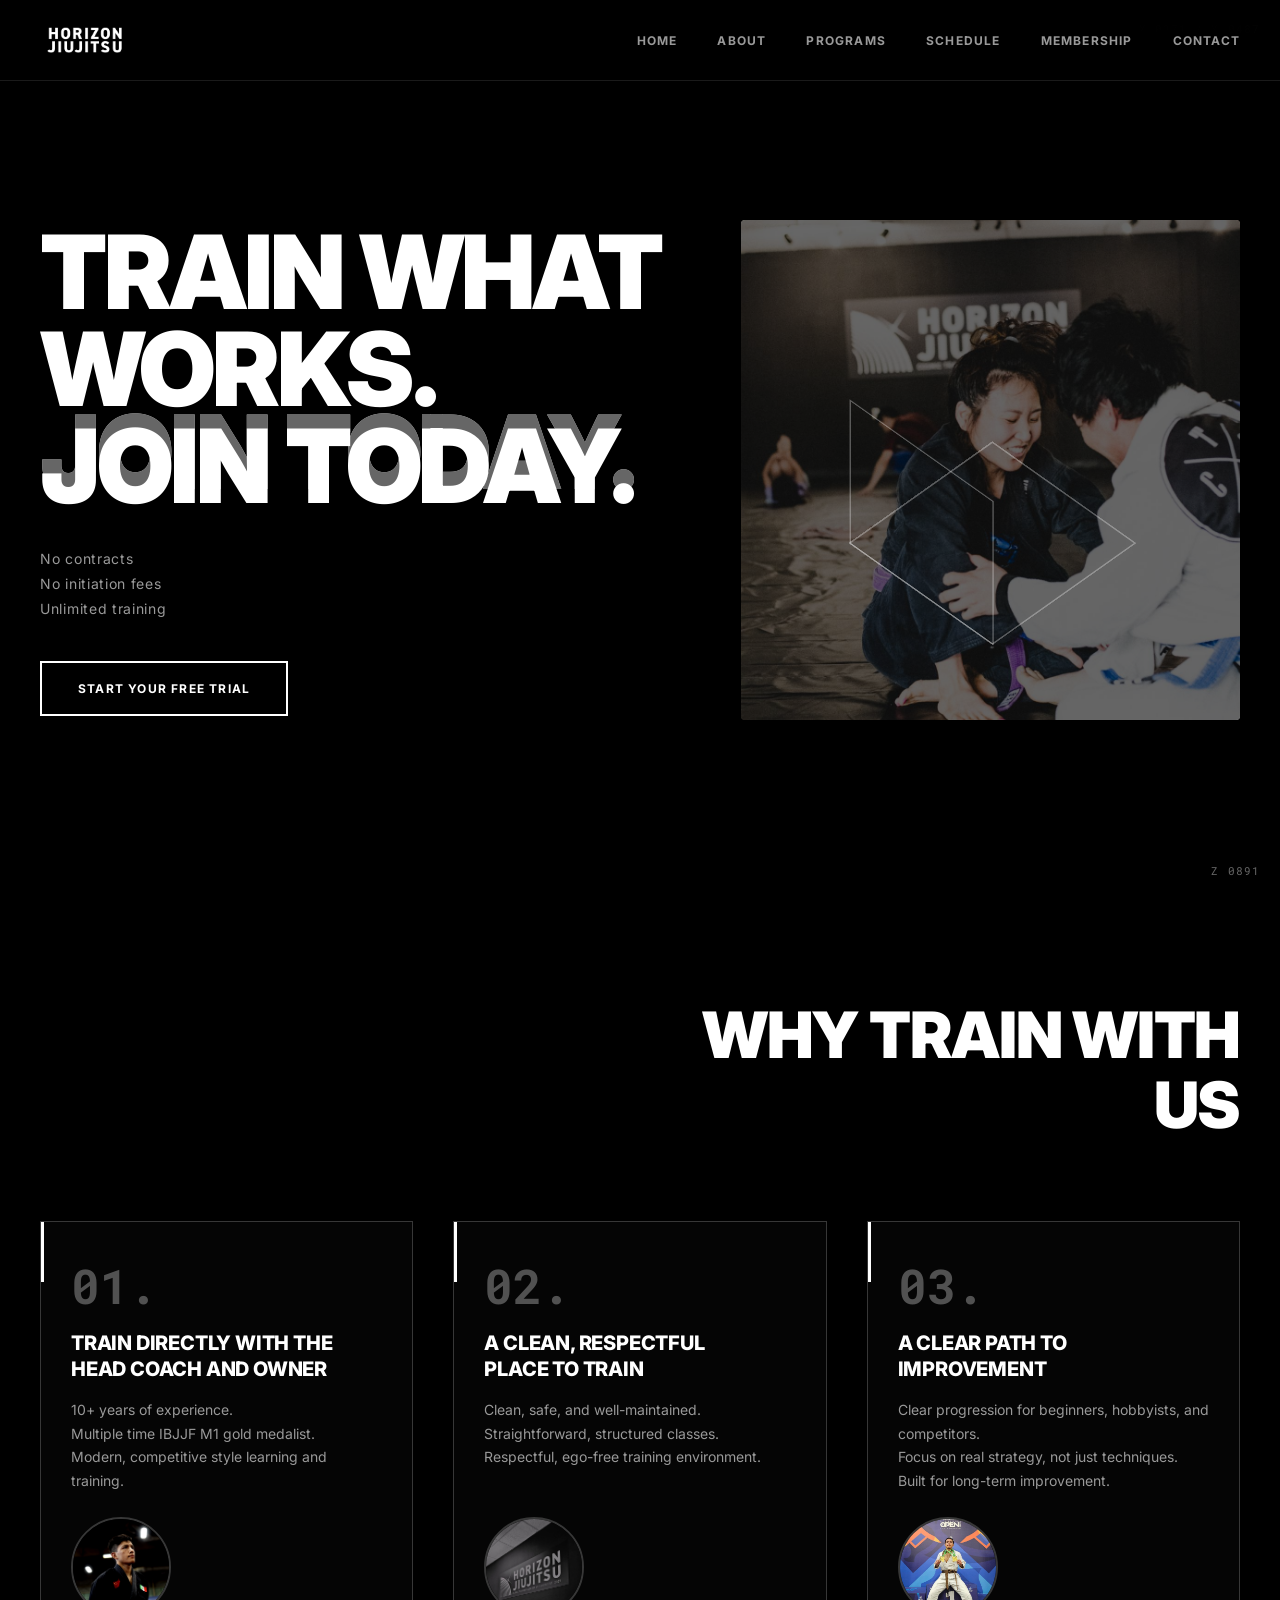
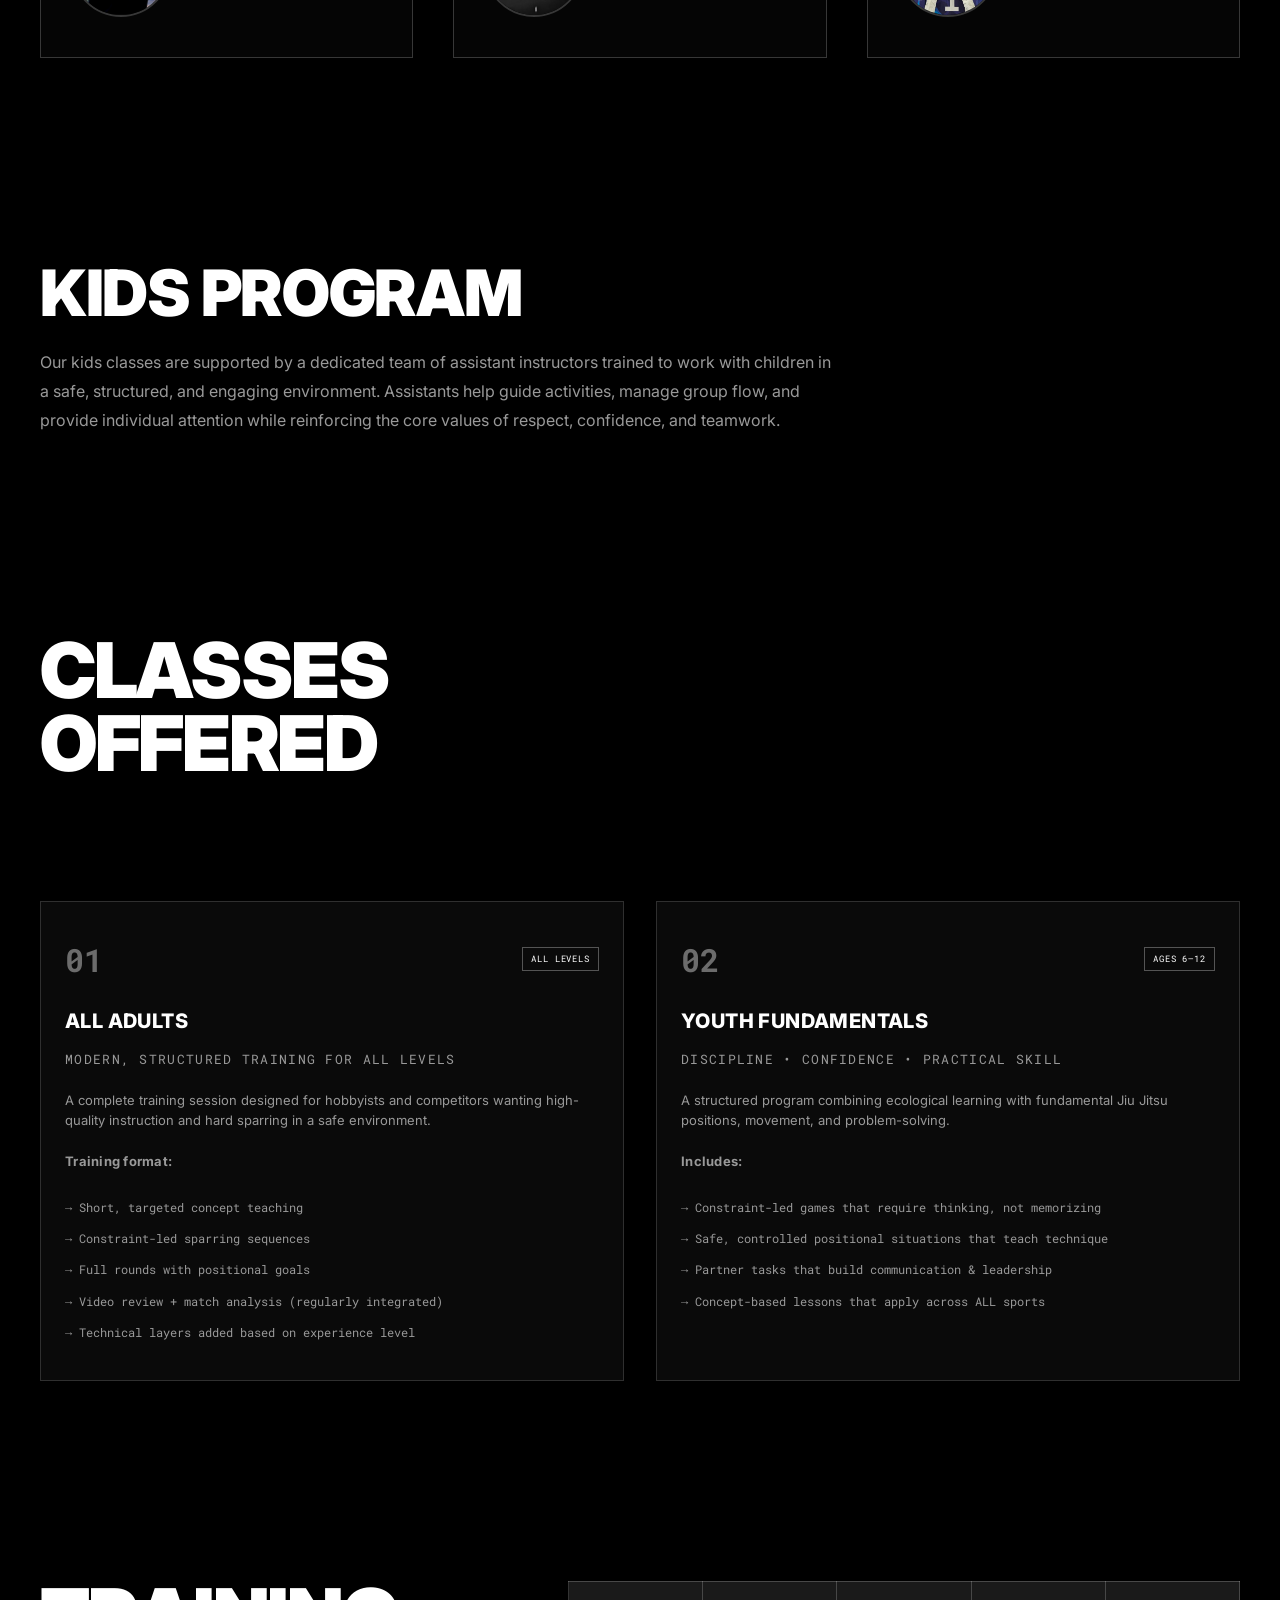
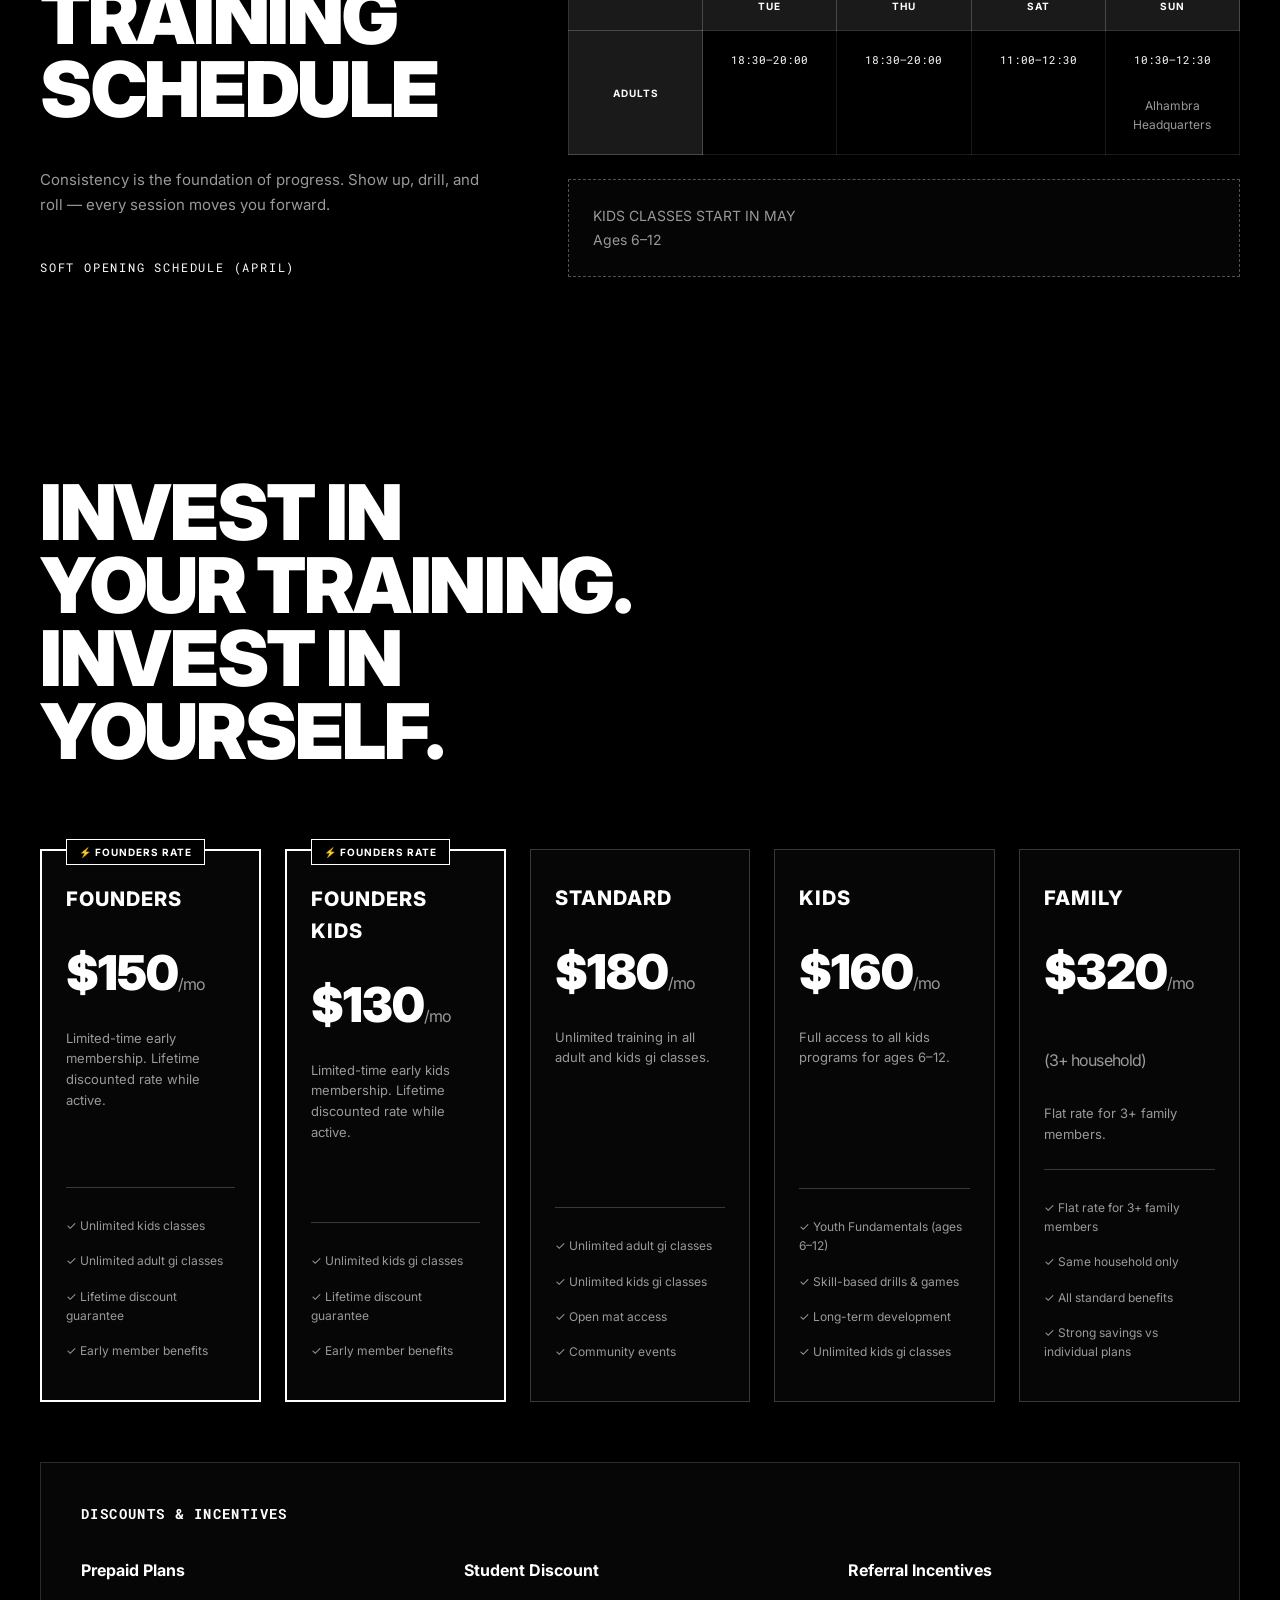
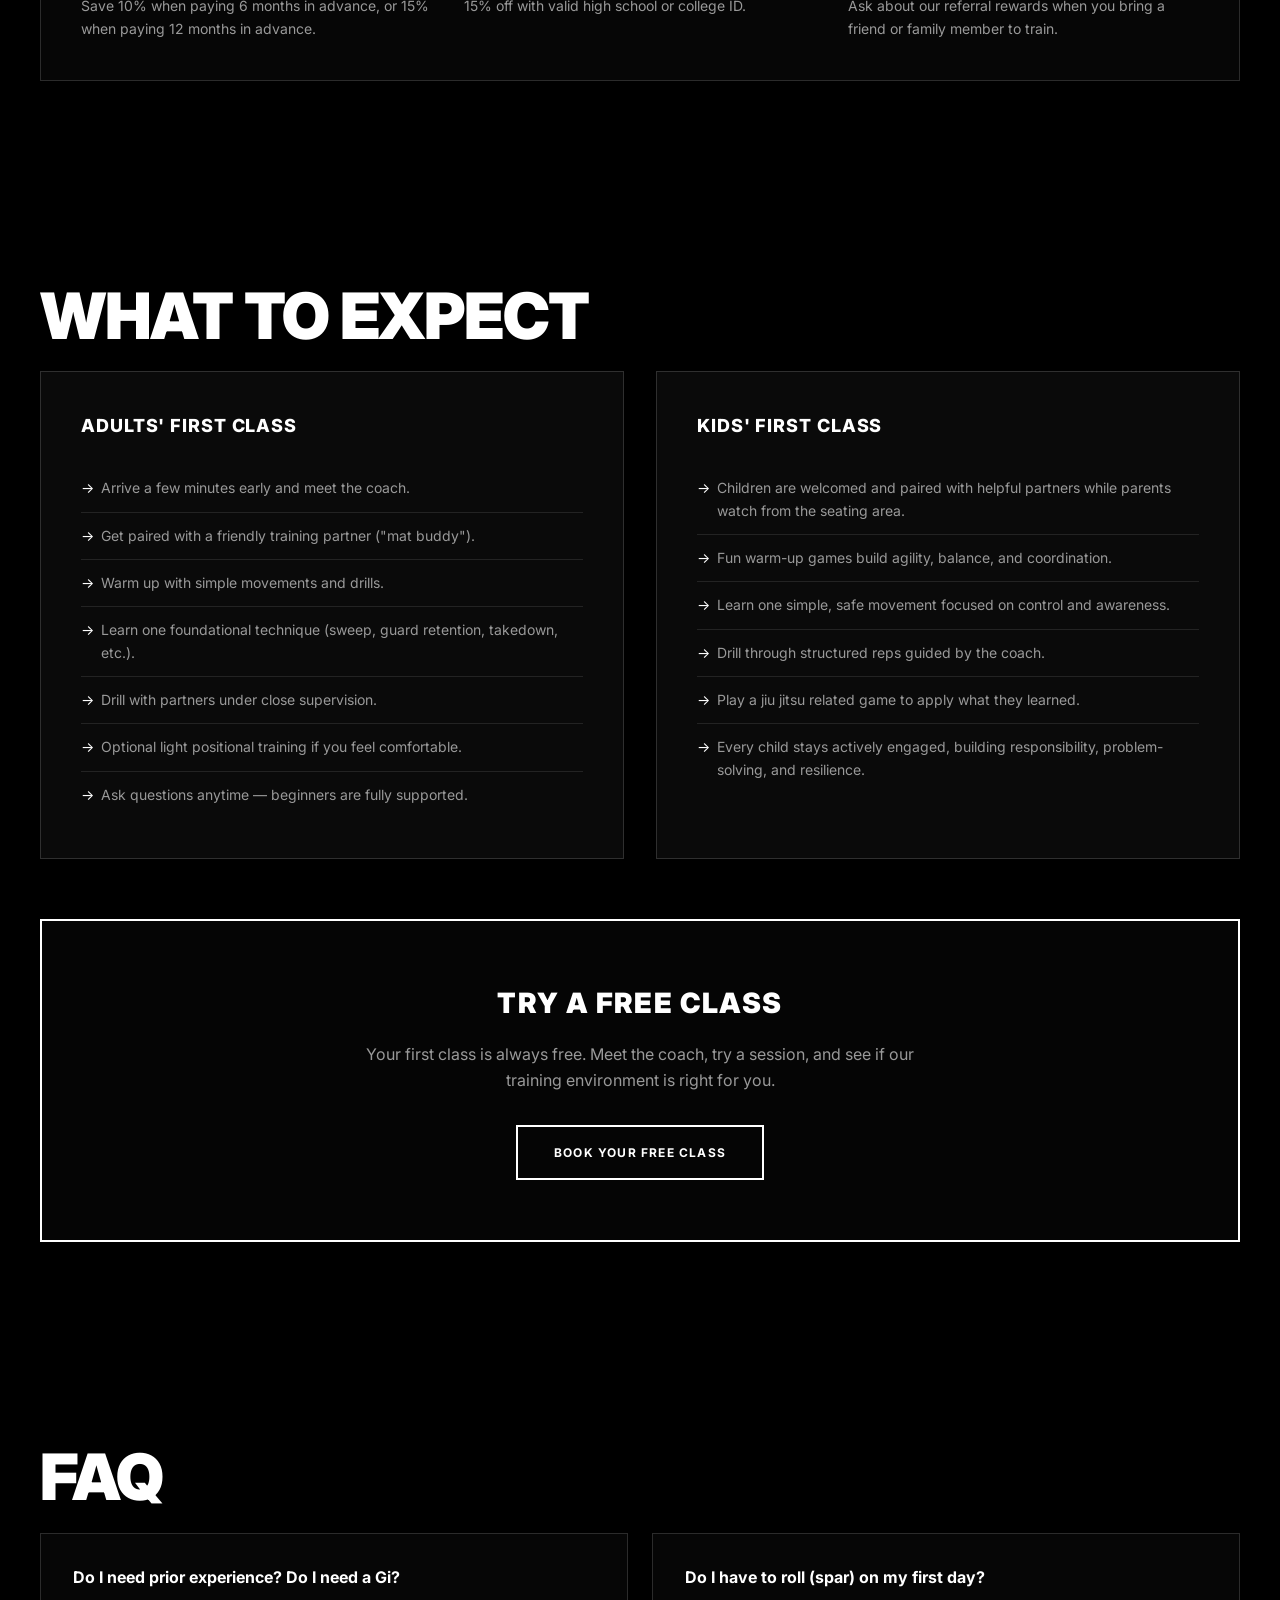
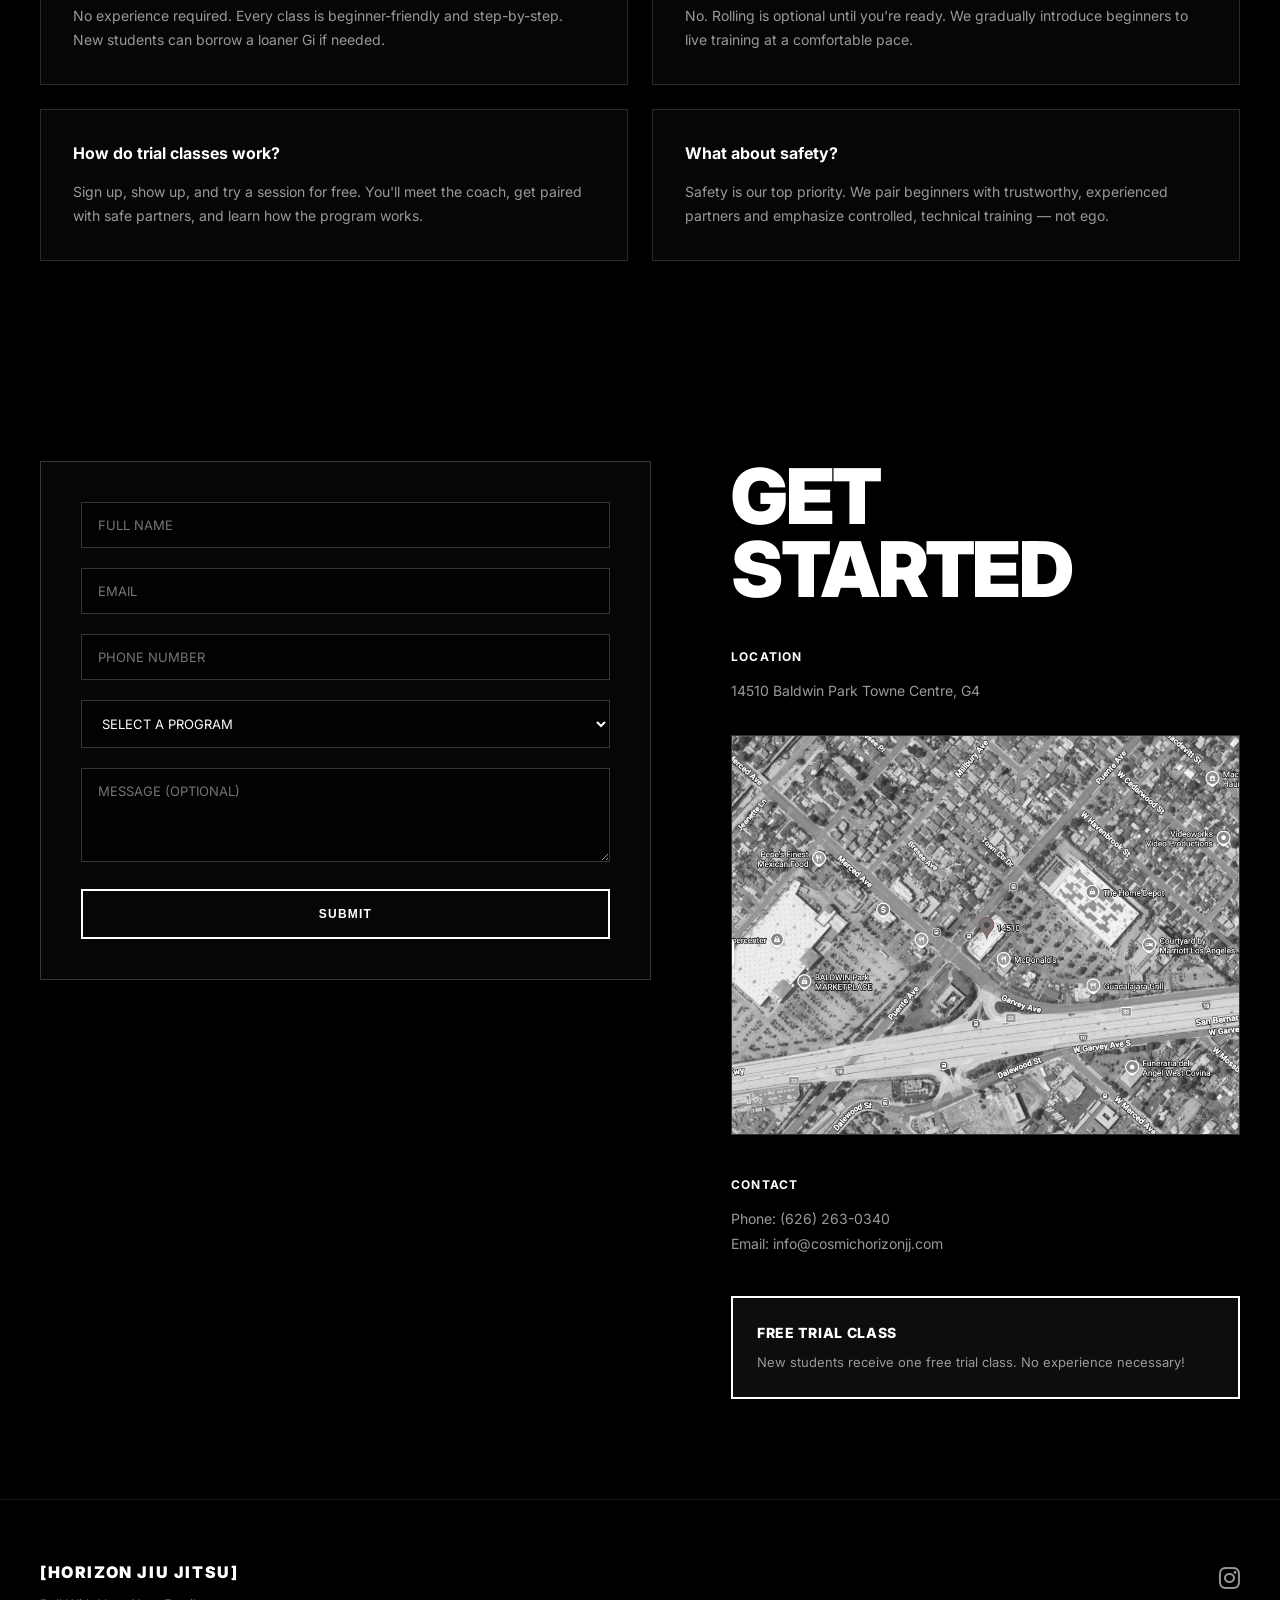
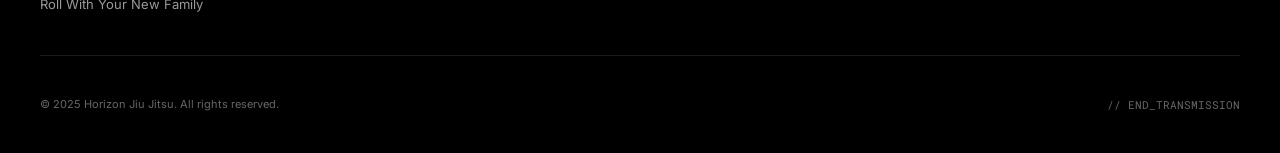
==== index.html @ 8eb6d40c "Update schedule to soft opening with kids classes coming in May Co-Authored-By: Claude Opus 4.6 (1M " ====
<!DOCTYPE html>
<html lang="en">
<head>
    <!-- Google tag (gtag.js) -->
    <script async src="https://www.googletagmanager.com/gtag/js?id=AW-18072158935"></script>
    <script>
        window.dataLayer = window.dataLayer || [];
        function gtag(){dataLayer.push(arguments);}
        gtag('js', new Date());
        gtag('config', 'AW-18072158935');
    </script>
    <meta charset="UTF-8">
    <meta name="viewport" content="width=device-width, initial-scale=1.0">
    <meta name="description" content="Horizon Jiu Jitsu - Cosmic Training Center Affiliate in Baldwin Park, CA">
    <title>Horizon Jiu Jitsu</title>
    <link rel="stylesheet" href="styles.css">
    <link rel="preconnect" href="https://fonts.googleapis.com">
    <link rel="preconnect" href="https://fonts.gstatic.com" crossorigin>
    <link href="https://fonts.googleapis.com/css2?family=Inter:wght@400;600;700;800;900&family=Roboto+Mono:wght@400;700&display=swap" rel="stylesheet">
    <link rel="stylesheet" href="https://cdnjs.cloudflare.com/ajax/libs/font-awesome/6.5.1/css/all.min.css">
</head>
<body>
    <!-- Tech Overlay -->
    <div class="tech-overlay">
        <span class="coord coord-top">X 0371 / Y 0487</span>
        <span class="coord coord-bottom">Z 0891</span>
    </div>

    <!-- Loading Screen -->
    <div id="loader" class="loader">
        <div class="loader-content">
            <span class="loader-code">// LOADING ASSETS</span>
            <span class="loader-code">THREE.ENVIRONMENT.LOADASSET</span>
            <span class="loader-code">{ "status" : "OK" };</span>
            <h1 class="loader-text">WELCOME TO<br>THE MAT.</h1>
            <div class="loader-bar"></div>
        </div>
    </div>

    <!-- Navigation -->
    <nav class="nav">
        <div class="nav-container">
            <div class="nav-logo">
                <img src="horizonlogo.jpg" alt="Horizon Jiu Jitsu" class="nav-logo-img" style="height: 40px; width: auto; max-height: 40px;">
            </div>
            <button class="nav-toggle" aria-label="Toggle menu" aria-expanded="false">
                <span></span>
                <span></span>
                <span></span>
            </button>
            <ul class="nav-menu">
                <li><a href="#home">HOME</a></li>
                <li><a href="#about">ABOUT</a></li>
                <li><a href="#classes">PROGRAMS</a></li>
                <li><a href="#schedule">SCHEDULE</a></li>
                <li><a href="#membership">MEMBERSHIP</a></li>
                <li><a href="#contact">CONTACT</a></li>
            </ul>
        </div>
    </nav>

    <!-- Hero Section -->
    <section id="home" class="hero">
        <div class="hero-grid">
            <div class="hero-text">
                <h1 class="hero-title">
                    <span style="white-space: nowrap;">TRAIN WHAT</span><br>
                    WORKS.<br>
                    <span class="glitch" data-text="JOIN TODAY.">JOIN TODAY.</span>
                </h1>
                <p class="hero-subtitle">No contracts<br>No initiation fees<br>Unlimited training</p>
                <a href="#contact" class="btn-primary">START YOUR FREE TRIAL</a>
            </div>
            <div class="hero-visual">
                <div class="hero-slideshow">
                    <div class="hero-slide active" style="background-image: url('newpics1.jpg')"></div>
                    <div class="hero-slide" style="background-image: url('newpics2.jpg')"></div>
                    <div class="hero-slide" style="background-image: url('newpics3.jpg')"></div>
                    <div class="hero-slide" style="background-image: url('newpics4.jpg')"></div>
                </div>
                <div class="wireframe-cube"></div>
                <div class="wireframe-grid"></div>
            </div>
        </div>
    </section>

    <!-- About Section -->
    <section id="about" class="section about">
        <div class="section-header">
            <h2 class="section-title">WHY TRAIN WITH US</h2>
        </div>
        <div class="about-grid">
            <div class="about-card about-card-with-image">
                <div class="card-number">01.</div>
                <h3>TRAIN DIRECTLY WITH THE<br>HEAD COACH AND OWNER</h3>
                <p>10+ years of experience.<br>Multiple time IBJJF M1 gold medalist.<br>Modern, competitive style learning and training.</p>
                <div class="card-image-bottom">
                    <img src="Diego.jpg" alt="Diego Tam" class="card-headshot">
                </div>
            </div>
            <div class="about-card about-card-with-image">
                <div class="card-number">02.</div>
                <h3>A CLEAN, RESPECTFUL<br>PLACE TO TRAIN</h3>
                <p>Clean, safe, and well-maintained.<br>Straightforward, structured classes.<br>Respectful, ego-free training environment.</p>
                <div class="card-image-bottom">
                    <img src="gym-sign.jpg" alt="Horizon Jiu Jitsu gym" class="card-headshot">
                </div>
            </div>
            <div class="about-card about-card-with-image">
                <div class="card-number">03.</div>
                <h3>A CLEAR PATH TO<br>IMPROVEMENT</h3>
                <p>Clear progression for beginners, hobbyists, and competitors.<br>Focus on real strategy, not just techniques.<br>Built for long-term improvement.</p>
                <div class="card-image-bottom">
                    <img src="podium.jpg" alt="Competition podium" class="card-headshot">
                </div>
            </div>
        </div>
    </section>

    <!-- Kids Program Section -->
    <section class="section kids-team-section">
        <div class="section-header">
            <h2 class="section-title">KIDS PROGRAM</h2>
        </div>
        <p class="kids-team-intro">Our kids classes are supported by a dedicated team of assistant instructors trained to work with children in a safe, structured, and engaging environment. Assistants help guide activities, manage group flow, and provide individual attention while reinforcing the core values of respect, confidence, and teamwork.</p>
    </section>

    <!-- Programs Section -->
    <section id="classes" class="section programs">
        <div class="programs-header">
            <div class="programs-title-wrap">
                <h2 class="section-title-large">CLASSES<br>OFFERED</h2>
            </div>
        </div>

        <div class="programs-grid programs-grid-2x2">
            <div class="program-card">
                <div class="program-header">
                    <span class="program-number">01</span>
                    <span class="program-tag">ALL LEVELS</span>
                </div>
                <h3>ALL ADULTS</h3>
                <p class="program-subtitle">MODERN, STRUCTURED TRAINING FOR ALL LEVELS</p>
                <p>A complete training session designed for hobbyists and competitors wanting high-quality instruction and hard sparring in a safe environment.</p>
                <p class="program-label">Training format:</p>
                <ul class="program-features">
                    <li>→ Short, targeted concept teaching</li>
                    <li>→ Constraint-led sparring sequences</li>
                    <li>→ Full rounds with positional goals</li>
                    <li>→ Video review + match analysis (regularly integrated)</li>
                    <li>→ Technical layers added based on experience level</li>
                </ul>
            </div>

            <div class="program-card">
                <div class="program-header">
                    <span class="program-number">02</span>
                    <span class="program-tag">AGES 6–12</span>
                </div>
                <h3>YOUTH FUNDAMENTALS</h3>
                <p class="program-subtitle">DISCIPLINE • CONFIDENCE • PRACTICAL SKILL</p>
                <p>A structured program combining ecological learning with fundamental Jiu Jitsu positions, movement, and problem-solving.</p>
                <p class="program-label">Includes:</p>
                <ul class="program-features">
                    <li>→ Constraint-led games that require thinking, not memorizing</li>
                    <li>→ Safe, controlled positional situations that teach technique</li>
                    <li>→ Partner tasks that build communication & leadership</li>
                    <li>→ Concept-based lessons that apply across ALL sports</li>
                </ul>
            </div>
        </div>
    </section>

    <!-- Schedule Section -->
    <section id="schedule" class="section schedule">
        <div class="schedule-layout">
            <div class="schedule-header">
                <h2 class="section-title-large">TRAINING<br>SCHEDULE</h2>
                <p class="schedule-description">Consistency is the foundation of progress. Show up, drill, and roll — every session moves you forward.</p>
                <p class="schedule-phase">SOFT OPENING SCHEDULE (APRIL)</p>
            </div>
            <div class="schedule-table-wrapper">
                <table class="schedule-table schedule-simple">
                    <thead>
                        <tr>
                            <th></th>
                            <th>TUE</th>
                            <th>THU</th>
                            <th>SAT</th>
                            <th>SUN</th>
                        </tr>
                    </thead>
                    <tbody>
                        <tr>
                            <th class="schedule-row-label">ADULTS</th>
                            <td><span class="schedule-time">18:30–20:00</span></td>
                            <td><span class="schedule-time">18:30–20:00</span></td>
                            <td><span class="schedule-time">11:00–12:30</span></td>
                            <td><span class="schedule-time">10:30–12:30</span><br>Alhambra Headquarters</td>
                        </tr>
                    </tbody>
                </table>
                <div class="schedule-expansion">
                    <p>KIDS CLASSES START IN MAY<br>Ages 6–12</p>
                </div>
            </div>
        </div>
    </section>

    <!-- Membership Section -->
    <section id="membership" class="section membership">
        <div class="membership-header">
            <h2 class="section-title-large">INVEST IN<br>YOUR TRAINING.<br>INVEST IN<br>YOURSELF.</h2>
        </div>

        <div class="pricing-grid pricing-grid-5">
            <div class="pricing-card featured">
                <div class="pricing-badge">⚡ FOUNDERS RATE</div>
                <h3>FOUNDERS</h3>
                <div class="price">$150<span>/mo</span></div>
                <p class="pricing-description">Limited-time early membership. Lifetime discounted rate while active.</p>
                <ul class="pricing-features">
                    <li>✓ Unlimited kids classes</li>
                    <li>✓ Unlimited adult gi classes</li>
                    <li>✓ Lifetime discount guarantee</li>
                    <li>✓ Early member benefits</li>
                </ul>
            </div>

            <div class="pricing-card featured">
                <div class="pricing-badge">⚡ FOUNDERS RATE</div>
                <h3>FOUNDERS KIDS</h3>
                <div class="price">$130<span>/mo</span></div>
                <p class="pricing-description">Limited-time early kids membership. Lifetime discounted rate while active.</p>
                <ul class="pricing-features">
                    <li>✓ Unlimited kids gi classes</li>
                    <li>✓ Lifetime discount guarantee</li>
                    <li>✓ Early member benefits</li>
                </ul>
            </div>

            <div class="pricing-card">
                <h3>STANDARD</h3>
                <div class="price">$180<span>/mo</span></div>
                <p class="pricing-description">Unlimited training in all adult and kids gi classes.</p>
                <ul class="pricing-features">
                    <li>✓ Unlimited adult gi classes</li>
                    <li>✓ Unlimited kids gi classes</li>
                    <li>✓ Open mat access</li>
                    <li>✓ Community events</li>
                </ul>
            </div>

            <div class="pricing-card">
                <h3>KIDS</h3>
                <div class="price">$160<span>/mo</span></div>
                <p class="pricing-description">Full access to all kids programs for ages 6–12.</p>
                <ul class="pricing-features">
                    <li>✓ Youth Fundamentals (ages 6–12)</li>
                    <li>✓ Skill-based drills & games</li>
                    <li>✓ Long-term development</li>
                    <li>✓ Unlimited kids gi classes</li>
                </ul>
            </div>

            <div class="pricing-card">
                <h3>FAMILY</h3>
                <div class="price">$320<span>/mo (3+ household)</span></div>
                <p class="pricing-description">Flat rate for 3+ family members.</p>
                <ul class="pricing-features">
                    <li>✓ Flat rate for 3+ family members</li>
                    <li>✓ Same household only</li>
                    <li>✓ All standard benefits</li>
                    <li>✓ Strong savings vs individual plans</li>
                </ul>
            </div>
        </div>

        <div class="discounts-section">
            <h3>DISCOUNTS & INCENTIVES</h3>
            <div class="discounts-grid">
                <div class="discount-item">
                    <h4>Prepaid Plans</h4>
                    <p>Save 10% when paying 6 months in advance, or 15% when paying 12 months in advance.</p>
                </div>
                <div class="discount-item">
                    <h4>Student Discount</h4>
                    <p>15% off with valid high school or college ID.</p>
                </div>
                <div class="discount-item">
                    <h4>Referral Incentives</h4>
                    <p>Ask about our referral rewards when you bring a friend or family member to train.</p>
                </div>
            </div>
        </div>
    </section>

    <!-- What to Expect Section -->
    <section id="expect" class="section expect">
        <div class="section-header">
            <h2 class="section-title">WHAT TO EXPECT</h2>
        </div>
        <div class="expect-grid">
            <div class="expect-card">
                <h3>ADULTS' FIRST CLASS</h3>
                <ul class="expect-list">
                    <li>Arrive a few minutes early and meet the coach.</li>
                    <li>Get paired with a friendly training partner ("mat buddy").</li>
                    <li>Warm up with simple movements and drills.</li>
                    <li>Learn one foundational technique (sweep, guard retention, takedown, etc.).</li>
                    <li>Drill with partners under close supervision.</li>
                    <li>Optional light positional training if you feel comfortable.</li>
                    <li>Ask questions anytime — beginners are fully supported.</li>
                </ul>
            </div>
            <div class="expect-card">
                <h3>KIDS' FIRST CLASS</h3>
                <ul class="expect-list">
                    <li>Children are welcomed and paired with helpful partners while parents watch from the seating area.</li>
                    <li>Fun warm-up games build agility, balance, and coordination.</li>
                    <li>Learn one simple, safe movement focused on control and awareness.</li>
                    <li>Drill through structured reps guided by the coach.</li>
                    <li>Play a jiu jitsu related game to apply what they learned.</li>
                    <li>Every child stays actively engaged, building responsibility, problem-solving, and resilience.</li>
                </ul>
            </div>
        </div>

        <div class="trial-banner">
            <h3>TRY A FREE CLASS</h3>
            <p>Your first class is always free. Meet the coach, try a session, and see if our training environment is right for you.</p>
            <a href="#contact" class="btn-primary">BOOK YOUR FREE CLASS</a>
        </div>
    </section>

    <!-- FAQ Section -->
    <section id="faq" class="section faq">
        <div class="section-header">
            <h2 class="section-title">FAQ</h2>
        </div>
        <div class="faq-grid">
            <div class="faq-item">
                <h4>Do I need prior experience? Do I need a Gi?</h4>
                <p>No experience required. Every class is beginner-friendly and step-by-step. New students can borrow a loaner Gi if needed.</p>
            </div>
            <div class="faq-item">
                <h4>Do I have to roll (spar) on my first day?</h4>
                <p>No. Rolling is optional until you're ready. We gradually introduce beginners to live training at a comfortable pace.</p>
            </div>
            <div class="faq-item">
                <h4>How do trial classes work?</h4>
                <p>Sign up, show up, and try a session for free. You'll meet the coach, get paired with safe partners, and learn how the program works.</p>
            </div>
            <div class="faq-item">
                <h4>What about safety?</h4>
                <p>Safety is our top priority. We pair beginners with trustworthy, experienced partners and emphasize controlled, technical training — not ego.</p>
            </div>
        </div>
    </section>

    <!-- Contact Section -->
    <section id="contact" class="section contact">
        <div class="contact-layout">
            <div class="contact-left">
                <h2 class="section-title-large">GET<br>STARTED</h2>
                <div class="contact-info">
                    <div class="info-block">
                        <h4>LOCATION</h4>
                        <p>14510 Baldwin Park Towne Centre, G4</p>
                    </div>
                    <a href="https://maps.google.com/?q=14510+Baldwin+Park+Towne+Centre,+Baldwin+Park,+CA" target="_blank" rel="noopener" class="contact-map-link">
                        <img src="map.png" alt="Location Map - 14510 Baldwin Park Towne Centre, G4" class="contact-map">
                    </a>
                    <div class="info-block">
                        <h4>CONTACT</h4>
                        <p>Phone: (626) 263-0340<br>Email: info@cosmichorizonjj.com</p>
                    </div>
                    <div class="trial-box">
                        <h4>FREE TRIAL CLASS</h4>
                        <p>New students receive one free trial class. No experience necessary!</p>
                    </div>
                </div>
            </div>
            <div class="contact-right">
                <form id="contactForm" class="contact-form" action="https://api.web3forms.com/submit" method="POST">
                    <!-- Web3Forms Access Key - Get yours free at https://web3forms.com -->
                    <input type="hidden" name="access_key" value="503e56f7-b15b-49d0-b95f-522e8b591922">
                    <input type="hidden" name="subject" value="New Contact Form Submission - Horizon Jiu Jitsu">
                    <input type="hidden" name="from_name" value="Horizon Jiu Jitsu Website">
                    <!-- Honeypot spam protection -->
                    <input type="checkbox" name="botcheck" class="hidden" style="display: none;">

                    <div class="form-group">
                        <input type="text" name="name" id="name" placeholder="FULL NAME" required>
                    </div>
                    <div class="form-group">
                        <input type="email" name="email" id="email" placeholder="EMAIL" required>
                    </div>
                    <div class="form-group">
                        <input type="tel" name="phone" id="phone" placeholder="PHONE NUMBER" required>
                    </div>
                    <div class="form-group">
                        <select name="program" id="interest" required>
                            <option value="">SELECT A PROGRAM</option>
                            <option value="Fundamentals">Fundamentals</option>
                            <option value="Advanced Gi">Advanced Gi</option>
                            <option value="No-Gi">No-Gi</option>
                            <option value="Kids Program">Kids Program</option>
                            <option value="Women's Class">Women's Class</option>
                        </select>
                    </div>
                    <div class="form-group">
                        <textarea name="message" id="message" placeholder="MESSAGE (OPTIONAL)" rows="4"></textarea>
                    </div>
                    <button type="submit" class="btn-submit">SUBMIT</button>
                </form>
                <div id="formMessage" class="form-message"></div>
            </div>
        </div>
    </section>

    <!-- Footer -->
    <footer class="footer">
        <div class="footer-container">
            <div class="footer-brand">
                <h3>[HORIZON JIU JITSU]</h3>
                <p>Roll With Your New Family</p>
            </div>
            <div class="footer-links">
                <a href="https://instagram.com/horizon.jiujitsu" target="_blank" aria-label="Instagram"><i class="fab fa-instagram"></i></a>
            </div>
        </div>
        <div class="footer-bottom">
            <p>&copy; 2025 Horizon Jiu Jitsu. All rights reserved.</p>
            <p class="footer-code">// END_TRANSMISSION</p>
        </div>
    </footer>

    <script src="script.js"></script>
</body>
</html>
---- styles.css ----
/* Cosmic Horizon BJJ - True BITKRAFT Aesthetic */
/* Asymmetrical, Glitchy, Wireframe, Tech-Forward Design */

:root {
    --navy-dark: #000000;
    --navy-deeper: #000000;
    --navy-med: #111111;
    --blue-electric: #ffffff;
    --blue-glow: #ffffff;
    --text-white: #ffffff;
    --text-gray: #999999;
    --text-dim: #666666;
    --accent-cyan: #ffffff;
    --grid-color: rgba(255, 255, 255, 0.1);
}

/* Reset */
* {
    margin: 0;
    padding: 0;
    box-sizing: border-box;
}

html {
    scroll-behavior: smooth;
    -webkit-font-smoothing: antialiased;
}

body {
    font-family: 'Inter', sans-serif;
    background: var(--navy-dark);
    color: var(--text-white);
    line-height: 1.6;
    overflow-x: hidden;
    position: relative;
}

/* Tech Overlay - Coordinates */
.tech-overlay {
    position: fixed;
    top: 0;
    left: 0;
    right: 0;
    bottom: 0;
    pointer-events: none;
    z-index: 999;
}

.coord {
    position: fixed;
    font-family: 'Roboto Mono', monospace;
    font-size: 11px;
    color: var(--text-dim);
    letter-spacing: 0.1em;
}

.coord-top {
    top: 20px;
    right: 20px;
}

.coord-bottom {
    bottom: 20px;
    right: 20px;
}

/* Loader */
.loader {
    position: fixed;
    top: 0;
    left: 0;
    width: 100%;
    height: 100%;
    background: var(--navy-deeper);
    display: flex;
    align-items: center;
    justify-content: center;
    z-index: 10000;
    opacity: 1;
    transition: opacity 0.5s ease;
}

.loader.hidden {
    opacity: 0;
    pointer-events: none;
}

.loader-content {
    text-align: center;
}

.loader-code {
    display: block;
    font-family: 'Roboto Mono', monospace;
    font-size: 11px;
    color: var(--text-dim);
    margin-bottom: 4px;
    opacity: 0;
    animation: fadeIn 0.5s ease forwards;
}

.loader-code:nth-child(1) {
    animation-delay: 0s;
}

.loader-code:nth-child(2) {
    animation-delay: 0.2s;
}

.loader-code:nth-child(3) {
    animation-delay: 0.4s;
}

.loader-text {
    font-size: clamp(40px, 6vw, 80px);
    font-weight: 900;
    letter-spacing: -0.02em;
    margin-top: 30px;
    margin-bottom: 30px;
    opacity: 0;
    animation: fadeIn 1s ease forwards 0.6s;
}

.loader-bar {
    width: 300px;
    height: 2px;
    background: rgba(255, 255, 255, 0.2);
    position: relative;
    overflow: hidden;
    margin: 0 auto;
}

.loader-bar::after {
    content: '';
    position: absolute;
    top: 0;
    left: -100%;
    width: 100%;
    height: 100%;
    background: var(--blue-electric);
    animation: loading 2s ease infinite;
}

/* Navigation */
.nav {
    position: fixed;
    top: 0;
    width: 100%;
    background: rgba(0, 0, 0, 0.85);
    backdrop-filter: blur(20px);
    -webkit-backdrop-filter: blur(20px);
    border-bottom: 1px solid rgba(255, 255, 255, 0.1);
    z-index: 1000;
}

.nav-container {
    display: flex;
    justify-content: space-between;
    align-items: center;
    padding: 20px 40px;
    max-width: 1400px;
    margin: 0 auto;
}

.nav-logo {
    font-size: 16px;
    font-weight: 900;
    letter-spacing: 0.1em;
    display: flex;
    align-items: center;
    gap: 10px;
}

.nav-logo-img {
    height: 40px !important;
    max-height: 40px !important;
    width: auto !important;
    border-radius: 4px;
    object-fit: contain;
}

.logo-bracket {
    color: var(--blue-electric);
    font-family: 'Roboto Mono', monospace;
}

.nav-menu {
    display: flex;
    list-style: none;
    gap: 40px;
}

.nav-menu a {
    color: var(--text-gray);
    text-decoration: none;
    font-size: 12px;
    font-weight: 700;
    letter-spacing: 0.1em;
    transition: color 0.3s;
}

.nav-menu a:hover {
    color: var(--blue-electric);
}

.nav-toggle {
    display: none;
    background: none;
    border: none;
    cursor: pointer;
    padding: 5px;
}

.nav-toggle span {
    display: block;
    width: 24px;
    height: 2px;
    background: var(--text-white);
    margin: 5px 0;
    transition: 0.3s;
}

/* Hero - Asymmetrical Layout */
.hero {
    min-height: 100vh;
    display: flex;
    align-items: center;
    position: relative;
    padding: 120px 40px 80px;
    overflow: hidden;
}

.hero-grid {
    width: 100%;
    display: grid;
    grid-template-columns: 1.2fr 1fr;
    gap: 80px;
    align-items: center;
}

.hello-world {
    font-family: 'Roboto Mono', monospace;
    font-size: 12px;
    color: var(--text-dim);
    letter-spacing: 0.15em;
    display: block;
    margin-bottom: 30px;
}

.hero-title {
    font-size: clamp(50px, 8vw, 110px);
    font-weight: 900;
    line-height: 0.95;
    letter-spacing: -0.03em;
    margin-bottom: 30px;
}

/* Glitch Effect */
.glitch {
    position: relative;
    color: var(--blue-electric);
}

.glitch::before,
.glitch::after {
    content: attr(data-text);
    position: absolute;
    top: 0;
    left: 0;
    width: 100%;
    height: 100%;
}

.glitch::before {
    animation: glitch1 2.5s infinite;
    color: #666666;
    z-index: -1;
}

.glitch::after {
    animation: glitch2 2.5s infinite;
    color: #cccccc;
    z-index: -2;
}

.hero-affiliate {
    font-family: 'Roboto Mono', monospace;
    font-size: 12px;
    color: var(--text-gray);
    letter-spacing: 0.15em;
    margin-bottom: 8px;
    text-transform: uppercase;
}

.hero-subtitle {
    font-size: 14px;
    line-height: 1.8;
    color: var(--text-gray);
    margin-bottom: 40px;
    letter-spacing: 0.05em;
}

/* Wireframe Cube */
.hero-visual {
    position: relative;
    height: 500px;
    border-radius: 4px;
    overflow: hidden;
}

.hero-slideshow {
    position: absolute;
    inset: 0;
    z-index: 0;
}

.hero-slide {
    position: absolute;
    inset: 0;
    background-size: cover;
    background-position: center;
    opacity: 0;
    transition: opacity 1.5s ease;
}

.hero-slide::after {
    content: '';
    position: absolute;
    inset: 0;
    background: rgba(0, 0, 0, 0.6);
}

.hero-slide.active {
    opacity: 1;
}

.wireframe-cube {
    position: absolute;
    width: 200px;
    height: 200px;
    top: 50%;
    left: 50%;
    transform: translate(-50%, -50%) rotateX(45deg) rotateY(45deg);
    z-index: 1;
    transform-style: preserve-3d;
    animation: rotateCube 20s infinite linear;
}

.wireframe-cube::before,
.wireframe-cube::after {
    content: '';
    position: absolute;
    width: 100%;
    height: 100%;
    border: 2px solid var(--blue-electric);
    opacity: 0.3;
}

.wireframe-cube::before {
    transform: translateZ(-100px);
}

.wireframe-cube::after {
    transform: rotateX(90deg) translateZ(-100px);
}

.wireframe-grid {
    display: none;
}

/* Buttons */
.btn-primary {
    display: inline-block;
    padding: 16px 36px;
    background: transparent;
    color: var(--blue-electric);
    font-size: 12px;
    font-weight: 700;
    letter-spacing: 0.1em;
    text-decoration: none;
    border: 2px solid var(--blue-electric);
    transition: all 0.3s;
    text-transform: uppercase;
}

.btn-primary:hover {
    background: var(--blue-electric);
    color: #000000;
    box-shadow: 0 0 20px rgba(255, 255, 255, 0.5);
}

/* Section Styling */
.section {
    padding: 100px 40px;
    max-width: 1400px;
    margin: 0 auto;
}

.section-code {
    font-family: 'Roboto Mono', monospace;
    font-size: 11px;
    color: var(--text-dim);
    letter-spacing: 0.1em;
    display: block;
    margin-bottom: 20px;
}

.section-title {
    font-size: clamp(36px, 5vw, 64px);
    font-weight: 900;
    line-height: 1.1;
    letter-spacing: -0.02em;
    margin-bottom: 20px;
}

.section-title-large {
    font-size: clamp(40px, 6vw, 90px);
    font-weight: 900;
    line-height: 0.95;
    letter-spacing: -0.03em;
    margin-bottom: 40px;
}

.section-subtitle {
    font-size: 16px;
    color: var(--text-gray);
    margin-bottom: 60px;
}

/* About Section */
.about {
    background: var(--navy-deeper);
}

.about .section-header {
    display: grid;
    grid-template-columns: 1fr 1fr;
    gap: 80px;
    margin-bottom: 60px;
    align-items: start;
}

.about .section-code {
    order: 2;
    text-align: right;
}

.about .section-title {
    grid-column: 2;
    text-align: right;
}

.about .section-subtitle {
    order: 2;
    text-align: right;
}

.about-grid {
    display: grid;
    grid-template-columns: repeat(3, 1fr);
    gap: 40px;
}

.about-card {
    padding: 40px 30px;
    border: 1px solid rgba(255, 255, 255, 0.2);
    background: rgba(255, 255, 255, 0.02);
    position: relative;
}

.about-card::before {
    content: '';
    position: absolute;
    top: 0;
    left: 0;
    width: 3px;
    height: 60px;
    background: var(--blue-electric);
}

.card-number {
    font-family: 'Roboto Mono', monospace;
    font-size: 48px;
    font-weight: 700;
    color: var(--blue-electric);
    opacity: 0.3;
    line-height: 1;
    margin-bottom: 20px;
}

.about-card h3 {
    font-size: 20px;
    font-weight: 800;
    margin-bottom: 16px;
    letter-spacing: -0.01em;
    line-height: 1.3;
}

.about-card p {
    color: var(--text-gray);
    font-size: 14px;
    line-height: 1.7;
}

/* About Card with Image */
.about-card-with-image {
    display: flex;
    flex-direction: column;
}

.about-card-with-image .card-image-bottom {
    flex: 1;
    display: flex;
    align-items: flex-end;
    padding-top: 24px;
}

.card-headshot {
    width: 100px;
    height: 100px;
    border-radius: 50%;
    object-fit: cover;
    border: 2px solid rgba(255, 255, 255, 0.2);
}

/* Kids Program Section */
.kids-team-section {
    background: var(--navy-dark);
}

.kids-team-intro {
    max-width: 800px;
    color: var(--text-gray);
    font-size: 16px;
    line-height: 1.8;
}

.kids-program-layout {
    max-width: 900px;
    margin: 0 auto;
}

.kids-program-image {
    width: 100%;
    border-radius: 4px;
    object-fit: cover;
}

.kids-team-grid {
    display: flex;
    justify-content: center;
    gap: 50px;
    flex-wrap: wrap;
}

.coach-card {
    display: flex;
    flex-direction: column;
    align-items: center;
    gap: 12px;
}

.coach-headshot {
    width: 100px;
    height: 100px;
    border-radius: 50%;
    object-fit: cover;
    border: 2px solid rgba(255, 255, 255, 0.2);
    filter: brightness(0.45) contrast(1.3) saturate(0.3);
}

.coach-name {
    font-size: 14px;
    font-weight: 600;
    color: var(--text-white);
}

/* Programs Section - Asymmetrical */
.programs {
    background: var(--navy-dark);
}

.programs-header {
    display: grid;
    grid-template-columns: 1fr 1fr;
    gap: 80px;
    margin-bottom: 80px;
    align-items: center;
}

.programs-visual {
    height: 375px;
    position: relative;
    display: flex;
    align-items: center;
    justify-content: center;
}

.programs-image {
    max-height: 375px;
    width: auto;
    border-radius: 8px;
    object-fit: contain;
}

.programs-grid {
    display: grid;
    grid-template-columns: repeat(3, 1fr);
    gap: 24px;
}

.programs-grid-2x2 {
    grid-template-columns: repeat(2, 1fr);
    gap: 32px;
}

.program-card {
    background: rgba(17, 17, 17, 0.6);
    border: 1px solid rgba(255, 255, 255, 0.15);
    padding: 32px 24px;
    transition: all 0.3s;
}

.program-card:hover {
    border-color: var(--blue-electric);
    box-shadow: 0 8px 32px rgba(255, 255, 255, 0.2);
    transform: translateY(-4px);
}

.program-header {
    display: flex;
    justify-content: space-between;
    align-items: center;
    margin-bottom: 20px;
}

.program-number {
    font-family: 'Roboto Mono', monospace;
    font-size: 32px;
    font-weight: 700;
    color: var(--blue-electric);
    opacity: 0.4;
}

.program-tag {
    font-family: 'Roboto Mono', monospace;
    font-size: 9px;
    letter-spacing: 0.1em;
    padding: 4px 8px;
    border: 1px solid rgba(255, 255, 255, 0.3);
    color: var(--blue-electric);
}

.program-card h3 {
    font-size: 20px;
    font-weight: 800;
    margin-bottom: 12px;
    letter-spacing: 0.02em;
}

.program-card p {
    color: var(--text-gray);
    font-size: 13px;
    line-height: 1.6;
    margin-bottom: 20px;
}

.program-subtitle {
    font-family: 'Roboto Mono', monospace;
    font-size: 11px;
    letter-spacing: 0.1em;
    color: var(--blue-electric);
    margin-bottom: 16px;
}

.program-label {
    font-size: 12px;
    font-weight: 700;
    color: var(--text-white);
    margin-bottom: 12px;
    letter-spacing: 0.02em;
}

.program-features {
    list-style: none;
}

.program-features li {
    color: var(--text-gray);
    font-size: 12px;
    padding: 6px 0;
    font-family: 'Roboto Mono', monospace;
}

/* Schedule - Asymmetrical */
.schedule {
    background: var(--navy-deeper);
}

.schedule-layout {
    display: grid;
    grid-template-columns: 1fr 1.5fr;
    gap: 80px;
    align-items: start;
}

.schedule-header {
    order: 1;
}

.schedule-table-wrapper {
    order: 2;
    overflow-x: auto;
}

.schedule-description {
    font-size: 15px;
    color: var(--text-gray);
    line-height: 1.7;
    margin-top: 30px;
}

.schedule-phase {
    font-family: 'Roboto Mono', monospace;
    font-size: 12px;
    letter-spacing: 0.15em;
    color: var(--blue-electric);
    margin-top: 40px;
}

.schedule-table {
    width: 100%;
    border-collapse: collapse;
    font-size: 12px;
}

.schedule-table th {
    background: rgba(255, 255, 255, 0.1);
    color: var(--blue-electric);
    padding: 16px 12px;
    text-align: left;
    font-weight: 700;
    letter-spacing: 0.1em;
    font-size: 10px;
    border: 1px solid rgba(255, 255, 255, 0.2);
}

.schedule-table td {
    padding: 16px 12px;
    border: 1px solid rgba(255, 255, 255, 0.1);
    color: var(--text-gray);
}

.time-cell {
    color: var(--text-white);
    font-weight: 700;
    font-family: 'Roboto Mono', monospace;
    white-space: nowrap;
}

.schedule-table tr:hover {
    background: rgba(255, 255, 255, 0.05);
}

.schedule-simple {
    table-layout: fixed;
}

.schedule-simple td {
    text-align: center;
    vertical-align: top;
    padding: 20px 16px;
    width: 14.28%;
}

.schedule-simple th {
    text-align: center;
    width: 14.28%;
}

.schedule-time {
    font-family: 'Roboto Mono', monospace;
    font-size: 11px;
    color: var(--blue-electric);
    display: block;
    margin-bottom: 8px;
}

.schedule-row-label {
    font-size: 11px;
    font-weight: 700;
    letter-spacing: 0.1em;
    text-align: left;
    padding-left: 16px;
    white-space: nowrap;
    width: auto !important;
}

.schedule-expansion {
    margin-top: 24px;
    padding: 24px;
    border: 1px dashed rgba(255, 255, 255, 0.3);
    background: rgba(255, 255, 255, 0.02);
}

.schedule-expansion h4 {
    font-family: 'Roboto Mono', monospace;
    font-size: 12px;
    letter-spacing: 0.1em;
    color: var(--blue-electric);
    margin-bottom: 12px;
}

.schedule-expansion p {
    color: var(--text-gray);
    font-size: 14px;
    line-height: 1.7;
    margin: 0;
}

/* Membership */
.membership {
    background: var(--navy-dark);
}

.membership-header {
    margin-bottom: 80px;
}

.pricing-grid {
    display: grid;
    grid-template-columns: repeat(4, 1fr);
    gap: 24px;
}

.pricing-grid-5 {
    grid-template-columns: repeat(5, 1fr);
}

.pricing-card {
    background: rgba(17, 17, 17, 0.4);
    border: 1px solid rgba(255, 255, 255, 0.2);
    padding: 32px 24px;
    position: relative;
    display: flex;
    flex-direction: column;
    transition: all 0.3s;
}

.pricing-card:hover {
    border-color: var(--blue-electric);
    box-shadow: 0 12px 40px rgba(255, 255, 255, 0.2);
}

.pricing-card.featured {
    border-color: var(--blue-electric);
    border-width: 2px;
}

.pricing-badge {
    position: absolute;
    top: -12px;
    left: 24px;
    background: #000000;
    padding: 4px 12px;
    font-size: 10px;
    letter-spacing: 0.1em;
    color: var(--blue-electric);
    font-weight: 700;
    border: 1px solid var(--blue-electric);
}

.pricing-card h3 {
    font-size: 20px;
    font-weight: 800;
    margin-bottom: 20px;
    letter-spacing: 0.05em;
}

.price {
    font-size: 48px;
    font-weight: 900;
    margin-bottom: 16px;
    letter-spacing: -0.02em;
}

.price span {
    font-size: 16px;
    color: var(--text-gray);
    font-weight: 400;
}

.price-alt-wrap {
    margin-bottom: 16px;
}

.price-alt {
    font-size: 28px;
    font-weight: 700;
    margin-bottom: 8px;
}

.price-alt span {
    font-size: 13px;
    color: var(--text-gray);
    font-weight: 400;
}

.pricing-description {
    color: var(--text-gray);
    font-size: 13px;
    line-height: 1.6;
    margin-bottom: 24px;
    flex-grow: 1;
}

.pricing-features {
    list-style: none;
    border-top: 1px solid rgba(255, 255, 255, 0.2);
    padding-top: 20px;
}

.pricing-features li {
    color: var(--text-gray);
    font-size: 12px;
    padding: 8px 0;
}

/* Discounts Section */
.discounts-section {
    margin-top: 60px;
    padding: 40px;
    border: 1px solid rgba(255, 255, 255, 0.15);
    background: rgba(17, 17, 17, 0.4);
}

.discounts-section h3 {
    font-family: 'Roboto Mono', monospace;
    font-size: 14px;
    letter-spacing: 0.1em;
    color: var(--blue-electric);
    margin-bottom: 32px;
}

.discounts-grid {
    display: grid;
    grid-template-columns: repeat(3, 1fr);
    gap: 32px;
}

.discount-item h4 {
    font-size: 16px;
    font-weight: 700;
    margin-bottom: 12px;
}

.discount-item p {
    color: var(--text-gray);
    font-size: 14px;
    line-height: 1.6;
}

/* What to Expect Section */
.expect {
    background: var(--navy-dark);
}

.expect-grid {
    display: grid;
    grid-template-columns: repeat(2, 1fr);
    gap: 32px;
    margin-bottom: 60px;
}

.expect-card {
    background: rgba(17, 17, 17, 0.6);
    border: 1px solid rgba(255, 255, 255, 0.15);
    padding: 40px;
}

.expect-card h3 {
    font-size: 18px;
    font-weight: 800;
    margin-bottom: 24px;
    letter-spacing: 0.05em;
}

.expect-list {
    list-style: none;
}

.expect-list li {
    color: var(--text-gray);
    font-size: 14px;
    line-height: 1.6;
    padding: 12px 0;
    border-bottom: 1px solid rgba(255, 255, 255, 0.1);
    padding-left: 20px;
    position: relative;
}

.expect-list li::before {
    content: '→';
    position: absolute;
    left: 0;
    color: var(--blue-electric);
}

.expect-list li:last-child {
    border-bottom: none;
}

.trial-banner {
    text-align: center;
    padding: 60px 40px;
    border: 2px solid var(--blue-electric);
    background: rgba(255, 255, 255, 0.02);
}

.trial-banner h3 {
    font-size: 28px;
    font-weight: 900;
    margin-bottom: 16px;
    letter-spacing: 0.05em;
}

.trial-banner p {
    color: var(--text-gray);
    font-size: 16px;
    margin-bottom: 32px;
    max-width: 600px;
    margin-left: auto;
    margin-right: auto;
}

/* FAQ Section */
.faq {
    background: var(--navy-deeper);
}

.faq-grid {
    display: grid;
    grid-template-columns: repeat(2, 1fr);
    gap: 24px;
}

.faq-item {
    background: rgba(17, 17, 17, 0.4);
    border: 1px solid rgba(255, 255, 255, 0.15);
    padding: 32px;
}

.faq-item h4 {
    font-size: 16px;
    font-weight: 700;
    margin-bottom: 16px;
    line-height: 1.4;
}

.faq-item p {
    color: var(--text-gray);
    font-size: 14px;
    line-height: 1.7;
}

.faq-item a {
    color: var(--blue-electric);
    text-decoration: none;
}

.faq-item a:hover {
    text-decoration: underline;
}

/* Contact - Asymmetrical */
.contact {
    background: var(--navy-deeper);
}

.contact-layout {
    display: grid;
    grid-template-columns: 1.2fr 1fr;
    gap: 80px;
}

.contact-left {
    order: 2;
}

.contact-right {
    order: 1;
}

.contact-info {
    margin-top: 40px;
}

.info-block {
    margin-bottom: 32px;
}

.info-block h4 {
    font-size: 12px;
    font-weight: 700;
    letter-spacing: 0.1em;
    color: var(--blue-electric);
    margin-bottom: 12px;
}

.info-block p {
    color: var(--text-gray);
    font-size: 14px;
    line-height: 1.8;
}

.contact-map-link {
    display: block;
    margin-bottom: 32px;
}

.contact-map {
    width: 100%;
    height: auto;
    border: 1px solid rgba(255, 255, 255, 0.2);
    transition: opacity 0.3s ease;
}

.contact-map:hover {
    opacity: 0.8;
}

.trial-box {
    margin-top: 40px;
    padding: 24px;
    border: 2px solid var(--blue-electric);
    background: rgba(255, 255, 255, 0.05);
}

.trial-box h4 {
    font-size: 14px;
    font-weight: 800;
    color: var(--blue-electric);
    margin-bottom: 8px;
    letter-spacing: 0.05em;
}

.trial-box p {
    color: var(--text-gray);
    font-size: 13px;
}

/* Contact Form */
.contact-form {
    background: rgba(17, 17, 17, 0.4);
    border: 1px solid rgba(255, 255, 255, 0.2);
    padding: 40px;
}

.form-group {
    margin-bottom: 20px;
}

.form-group input,
.form-group select,
.form-group textarea {
    width: 100%;
    padding: 14px 16px;
    background: rgba(0, 0, 0, 0.6);
    border: 1px solid rgba(255, 255, 255, 0.2);
    color: var(--text-white);
    font-family: 'Inter', sans-serif;
    font-size: 13px;
    transition: border-color 0.3s;
}

.form-group input:focus,
.form-group select:focus,
.form-group textarea:focus {
    outline: none;
    border-color: var(--blue-electric);
}

.form-group textarea {
    resize: vertical;
}

.btn-submit {
    width: 100%;
    padding: 16px;
    background: transparent;
    color: var(--blue-electric);
    font-size: 12px;
    font-weight: 700;
    letter-spacing: 0.1em;
    border: 2px solid var(--blue-electric);
    cursor: pointer;
    transition: all 0.3s;
    text-transform: uppercase;
}

.btn-submit:hover {
    background: var(--blue-electric);
    color: #000000;
    box-shadow: 0 0 20px rgba(255, 255, 255, 0.5);
}

.form-message {
    margin-top: 16px;
    padding: 12px;
    text-align: center;
    font-size: 13px;
    display: none;
}

.form-message.success {
    background: rgba(255, 255, 255, 0.1);
    border: 1px solid var(--blue-electric);
    color: var(--blue-electric);
    display: block;
}

.form-message.error {
    background: rgba(255, 100, 100, 0.1);
    border: 1px solid #ff6b6b;
    color: #ff6b6b;
    display: block;
}

/* Footer */
.footer {
    background: var(--navy-deeper);
    border-top: 1px solid rgba(255, 255, 255, 0.1);
    padding: 60px 40px 40px;
}

.footer-container {
    max-width: 1400px;
    margin: 0 auto;
    display: flex;
    justify-content: space-between;
    align-items: flex-start;
    margin-bottom: 40px;
}

.footer-brand h3 {
    font-size: 16px;
    font-weight: 900;
    letter-spacing: 0.1em;
    margin-bottom: 8px;
}

.footer-brand p {
    font-size: 13px;
    color: var(--text-gray);
}

.footer-links {
    display: flex;
    gap: 32px;
}

.footer-links a {
    color: var(--text-gray);
    text-decoration: none;
    font-size: 24px;
    transition: color 0.3s;
}

.footer-links a:hover {
    color: var(--blue-electric);
}

.footer-bottom {
    max-width: 1400px;
    margin: 0 auto;
    padding-top: 40px;
    border-top: 1px solid rgba(255, 255, 255, 0.1);
    display: flex;
    justify-content: space-between;
    align-items: center;
}

.footer-bottom p {
    font-size: 11px;
    color: var(--text-dim);
}

.footer-code {
    font-family: 'Roboto Mono', monospace;
}

/* Animations */
@keyframes fadeIn {
    to {
        opacity: 1;
    }
}

@keyframes loading {
    0% {
        left: -100%;
    }
    100% {
        left: 100%;
    }
}

@keyframes rotateCube {
    0% {
        transform: translate(-50%, -50%) rotateX(45deg) rotateY(45deg) rotateZ(0deg);
    }
    100% {
        transform: translate(-50%, -50%) rotateX(45deg) rotateY(45deg) rotateZ(360deg);
    }
}

@keyframes glitch1 {
    0%, 100% {
        transform: translate(0);
    }
    20% {
        transform: translate(-2px, 2px);
    }
    40% {
        transform: translate(-2px, -2px);
    }
    60% {
        transform: translate(2px, 2px);
    }
    80% {
        transform: translate(2px, -2px);
    }
}

@keyframes glitch2 {
    0%, 100% {
        transform: translate(0);
    }
    20% {
        transform: translate(2px, -2px);
    }
    40% {
        transform: translate(2px, 2px);
    }
    60% {
        transform: translate(-2px, -2px);
    }
    80% {
        transform: translate(-2px, 2px);
    }
}

@keyframes floatShapes {
    0% {
        transform: translateY(0);
    }
    100% {
        transform: translateY(-60px);
    }
}

/* Responsive */
@media (max-width: 1024px) {
    .hero-grid,
    .programs-header,
    .schedule-layout,
    .contact-layout {
        grid-template-columns: 1fr;
        gap: 40px;
    }

    .about-grid {
        grid-template-columns: 1fr;
    }

    .programs-grid {
        grid-template-columns: repeat(2, 1fr);
    }

    .programs-grid-2x2 {
        grid-template-columns: repeat(2, 1fr);
    }

    .pricing-grid {
        grid-template-columns: repeat(2, 1fr);
    }

    .pricing-grid-5 {
        grid-template-columns: repeat(3, 1fr);
    }

    .discounts-grid {
        grid-template-columns: repeat(2, 1fr);
    }

    .wireframe-cube {
        width: 250px;
        height: 250px;
    }
}

@media (max-width: 768px) {
    .nav-menu {
        position: fixed;
        top: 70px;
        left: 0;
        right: 0;
        background: rgba(0, 0, 0, 0.98);
        flex-direction: column;
        padding: 40px;
        gap: 20px;
        transform: translateY(-100%);
        opacity: 0;
        pointer-events: none;
        transition: 0.3s;
        border-bottom: 1px solid rgba(255, 255, 255, 0.2);
    }

    .nav-menu.active {
        transform: translateY(0);
        opacity: 1;
        pointer-events: auto;
    }

    .nav-toggle {
        display: block;
        z-index: 1001;
        position: relative;
    }

    .programs-grid,
    .programs-grid-2x2,
    .pricing-grid,
    .pricing-grid-5,
    .discounts-grid,
    .expect-grid,
    .faq-grid {
        grid-template-columns: 1fr;
    }

    .trial-banner {
        padding: 40px 24px;
    }

    .section {
        padding: 60px 20px;
    }

    .hero {
        padding: 100px 20px 60px;
    }

    .nav-container {
        padding: 20px;
    }

    .footer {
        padding: 40px 20px;
    }

    .footer-container {
        flex-direction: column;
        gap: 24px;
    }

    .footer-bottom {
        flex-direction: column;
        gap: 12px;
        text-align: center;
    }

    /* New sections responsive */
    .card-headshot {
        width: 80px;
        height: 80px;
    }

    .kids-team-grid {
        gap: 30px;
    }

    .coach-headshot {
        width: 80px;
        height: 80px;
    }
}

/* Accessibility */
@media (prefers-reduced-motion: reduce) {
    *,
    *::before,
    *::after {
        animation-duration: 0.01ms !important;
        animation-iteration-count: 1 !important;
        transition-duration: 0.01ms !important;
    }
}
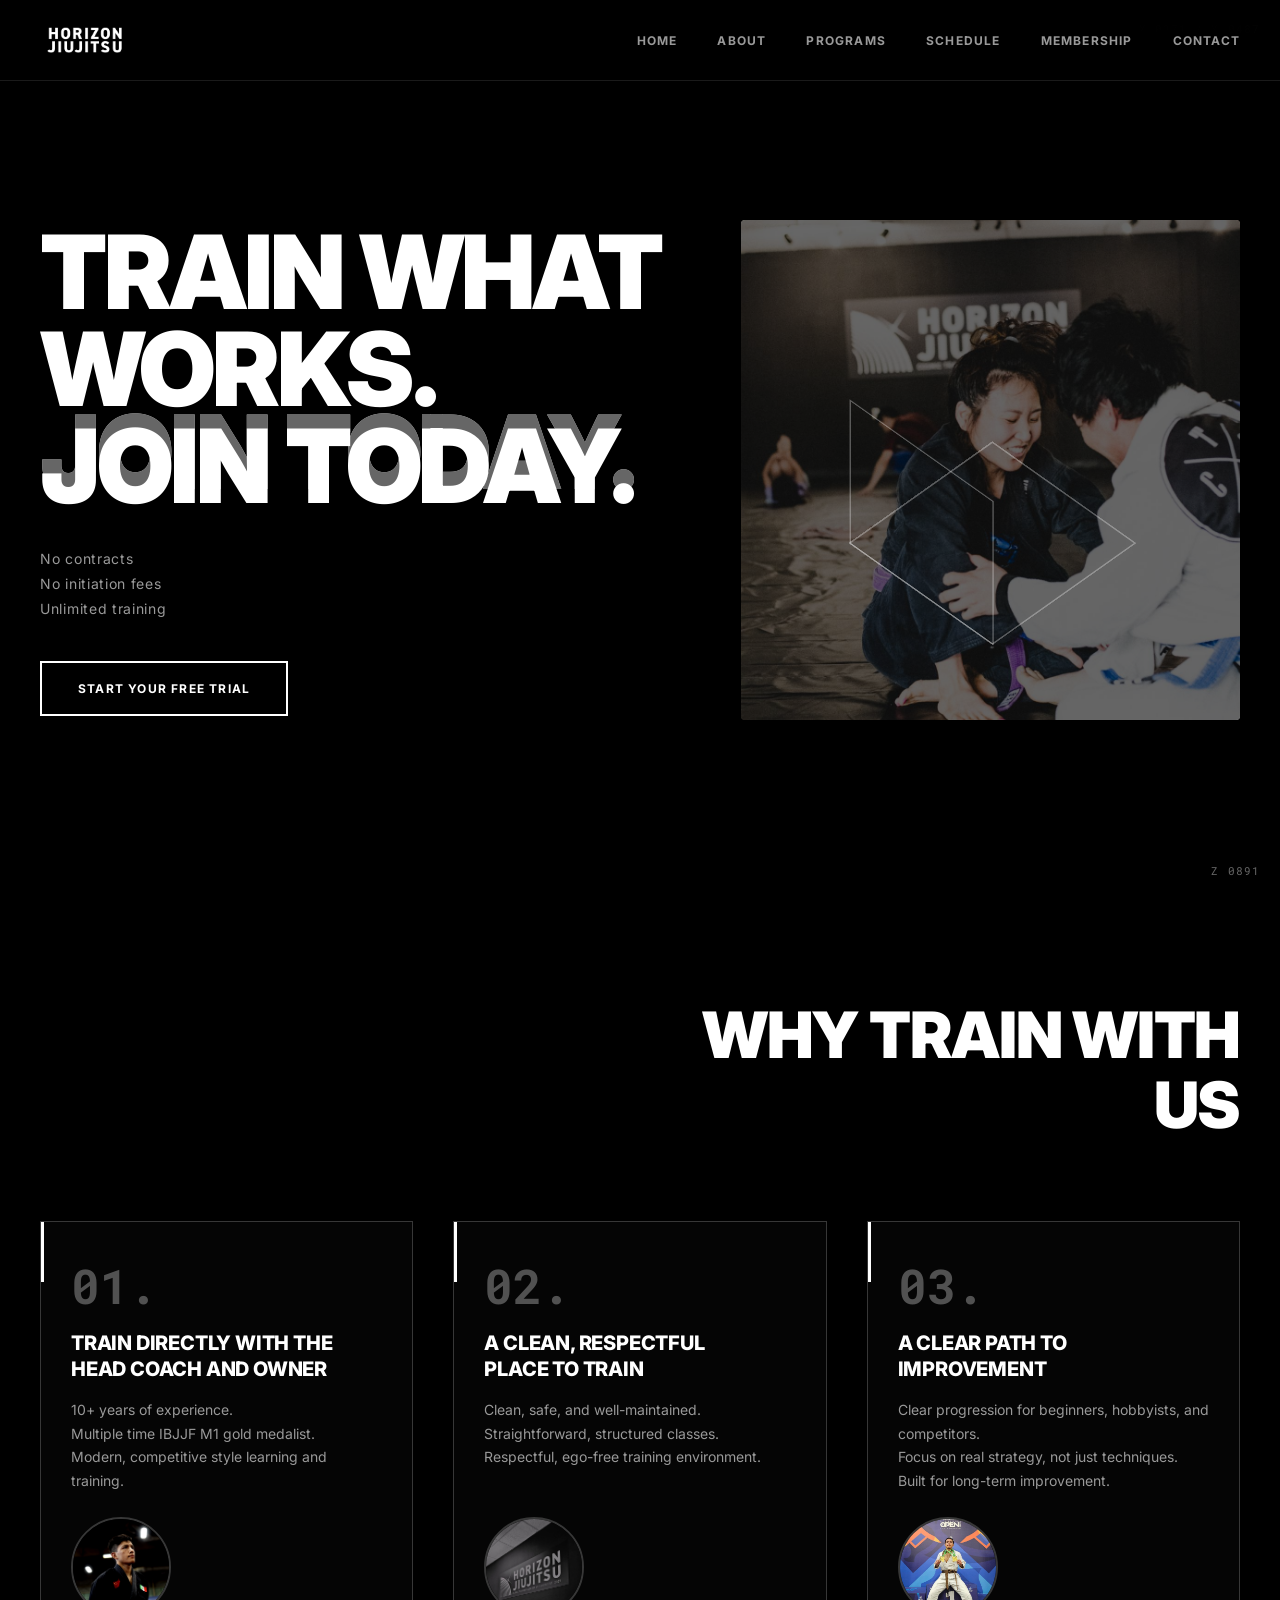
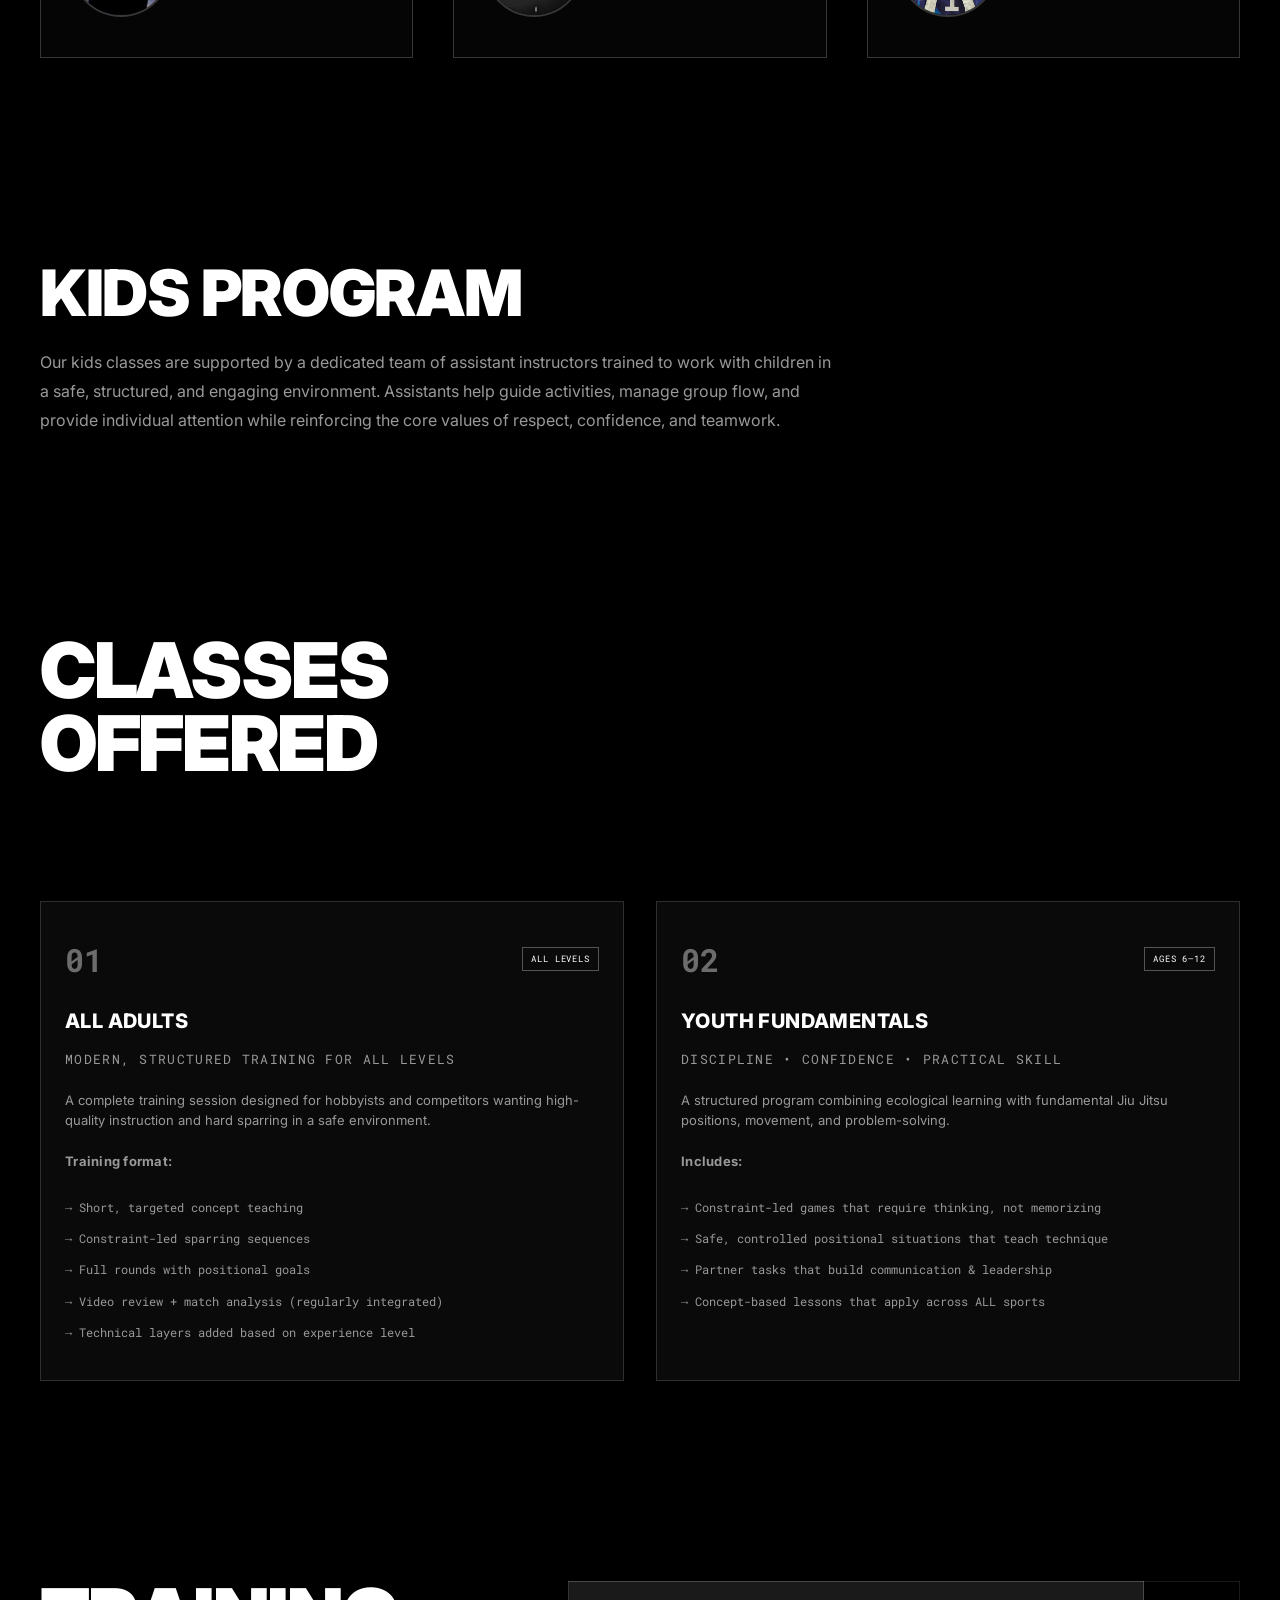
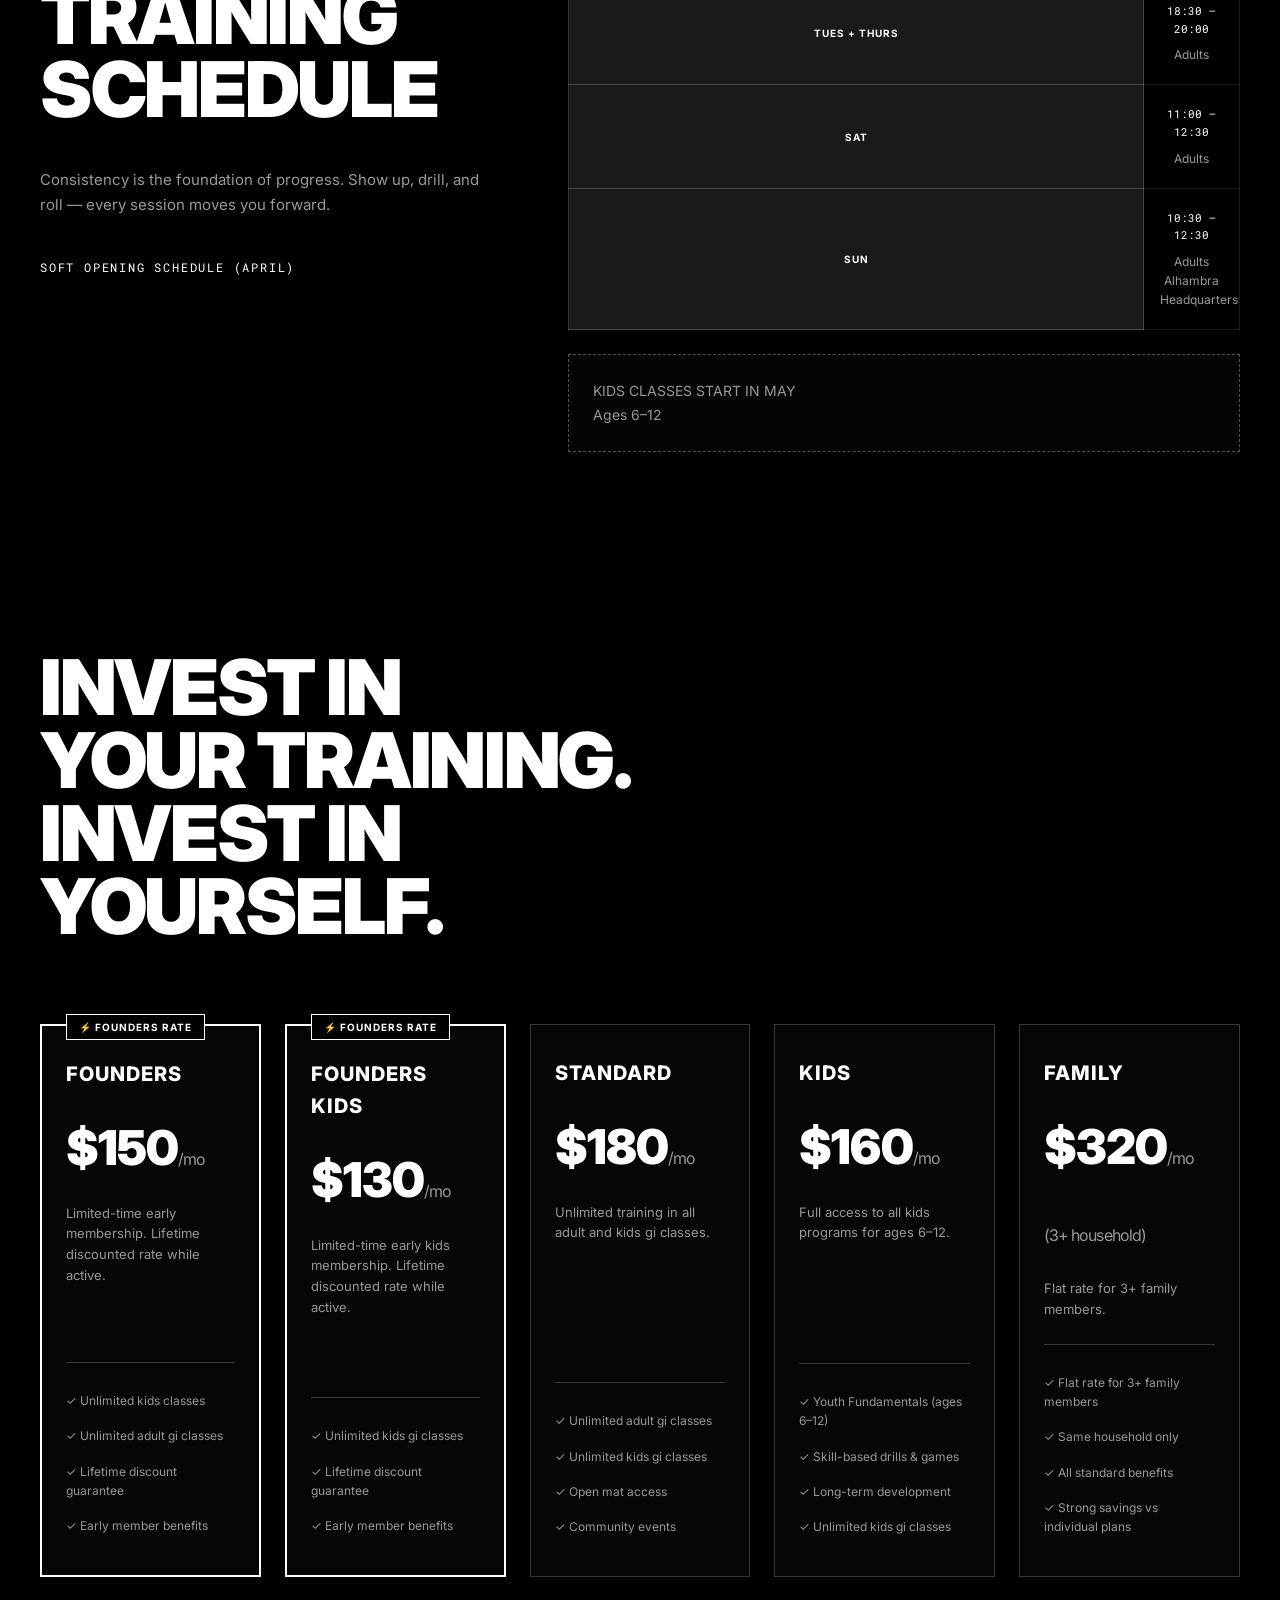
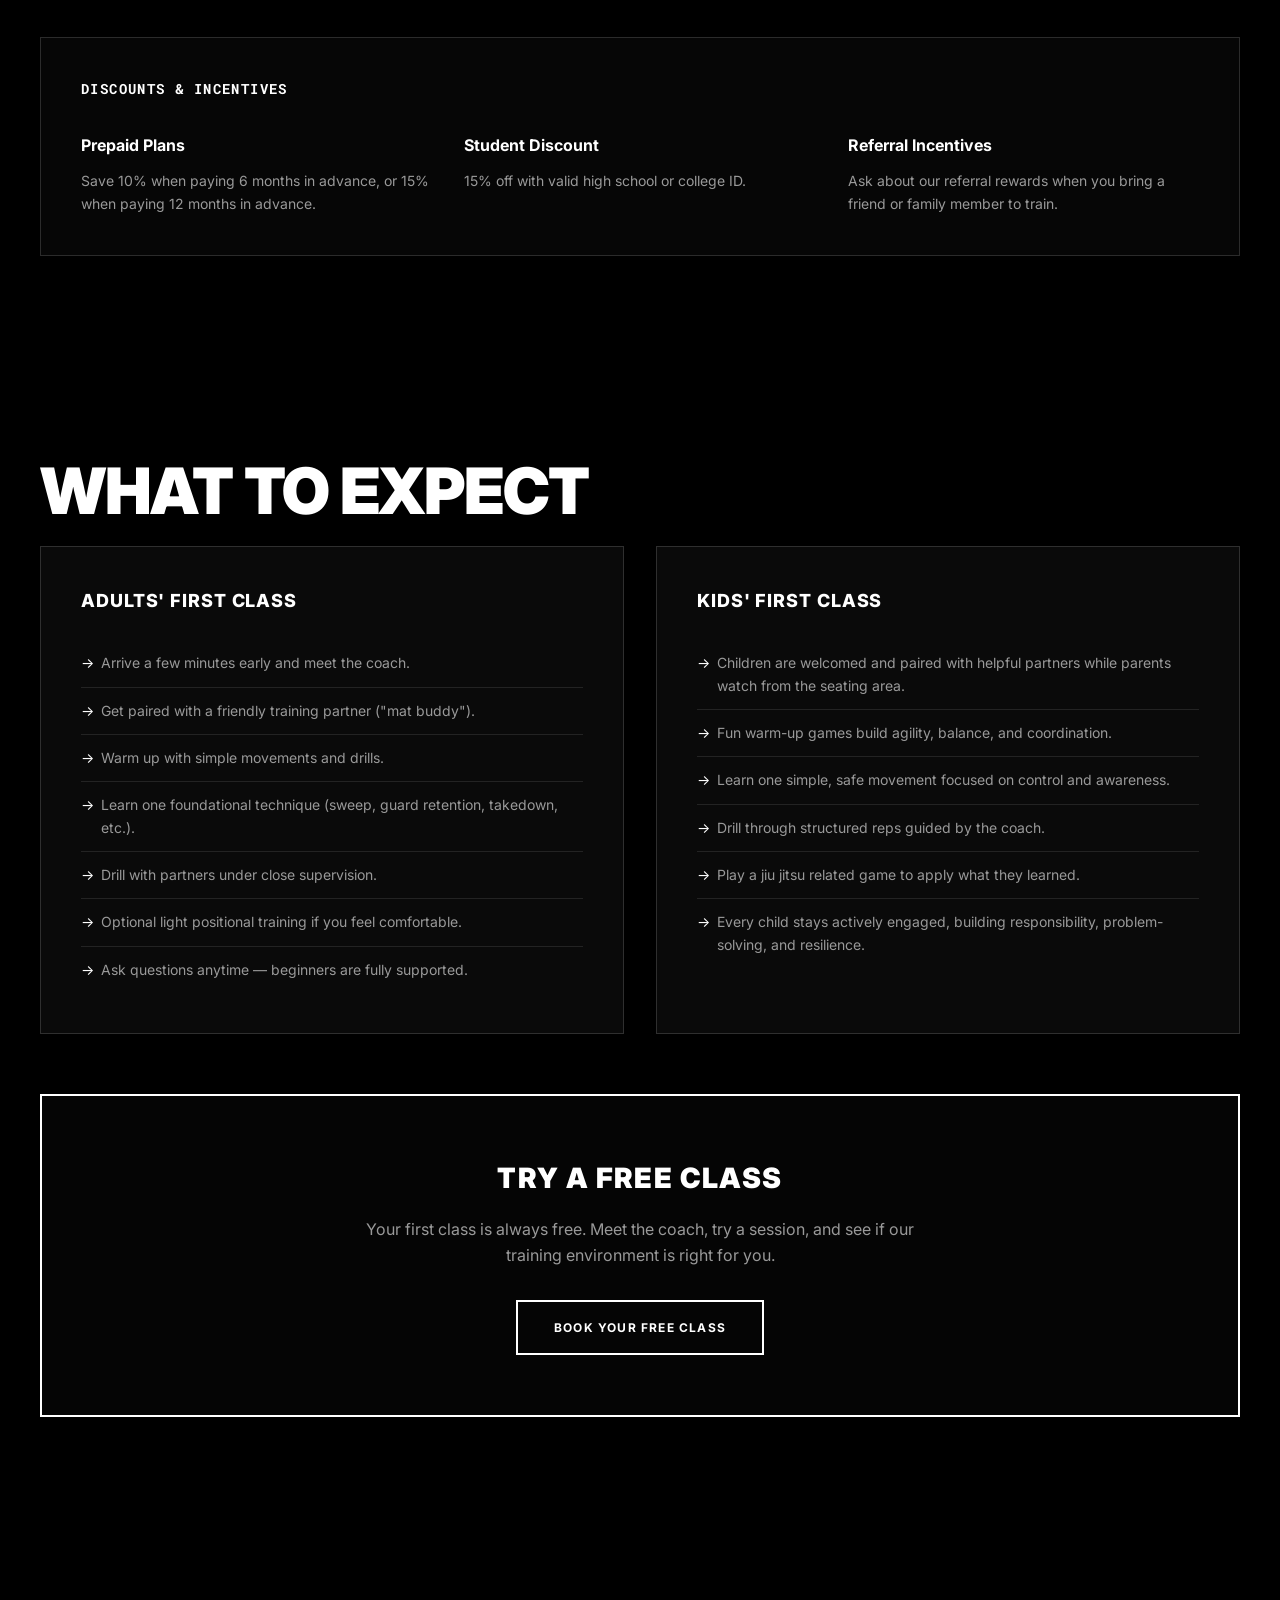
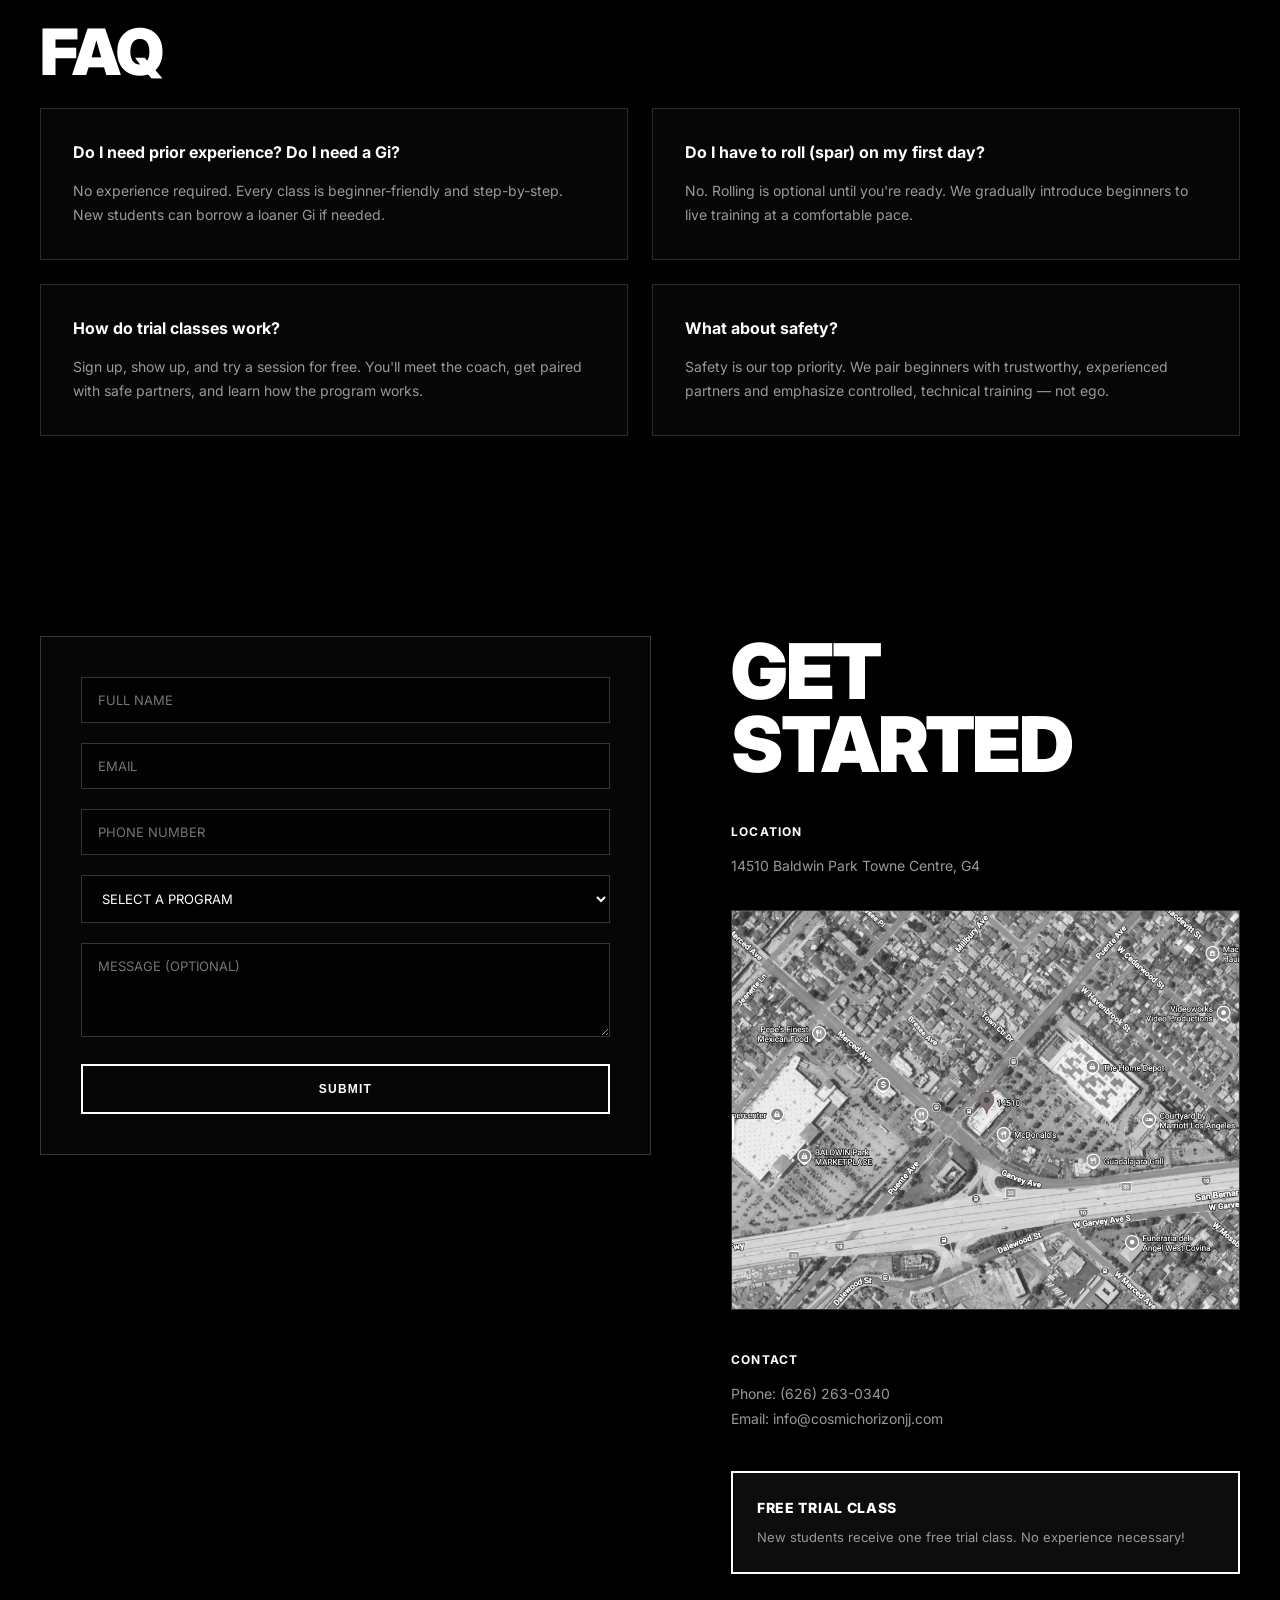
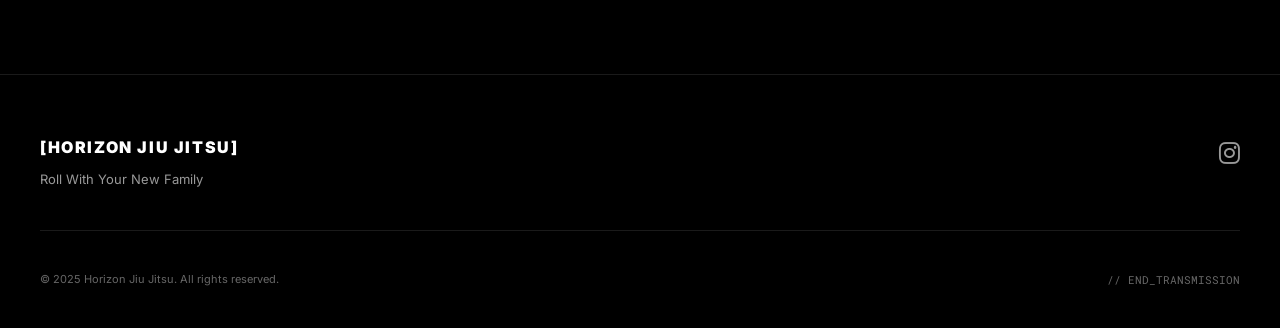
==== commit e85ceee9: "Restructure schedule with days in left column and inline class labels Co-Authored-By: Claude Opus 4." ====
--- a/index.html
+++ b/index.html
@@ -181,22 +181,18 @@
             </div>
             <div class="schedule-table-wrapper">
                 <table class="schedule-table schedule-simple">
-                    <thead>
-                        <tr>
-                            <th></th>
-                            <th>TUE</th>
-                            <th>THU</th>
-                            <th>SAT</th>
-                            <th>SUN</th>
-                        </tr>
-                    </thead>
                     <tbody>
                         <tr>
-                            <th class="schedule-row-label">ADULTS</th>
-                            <td><span class="schedule-time">18:30–20:00</span></td>
-                            <td><span class="schedule-time">18:30–20:00</span></td>
-                            <td><span class="schedule-time">11:00–12:30</span></td>
-                            <td><span class="schedule-time">10:30–12:30</span><br>Alhambra Headquarters</td>
+                            <th class="schedule-row-label">TUES + THURS</th>
+                            <td><span class="schedule-time">18:30 – 20:00</span> Adults</td>
+                        </tr>
+                        <tr>
+                            <th class="schedule-row-label">SAT</th>
+                            <td><span class="schedule-time">11:00 – 12:30</span> Adults</td>
+                        </tr>
+                        <tr>
+                            <th class="schedule-row-label">SUN</th>
+                            <td><span class="schedule-time">10:30 – 12:30</span> Adults<br>Alhambra Headquarters</td>
                         </tr>
                     </tbody>
                 </table>
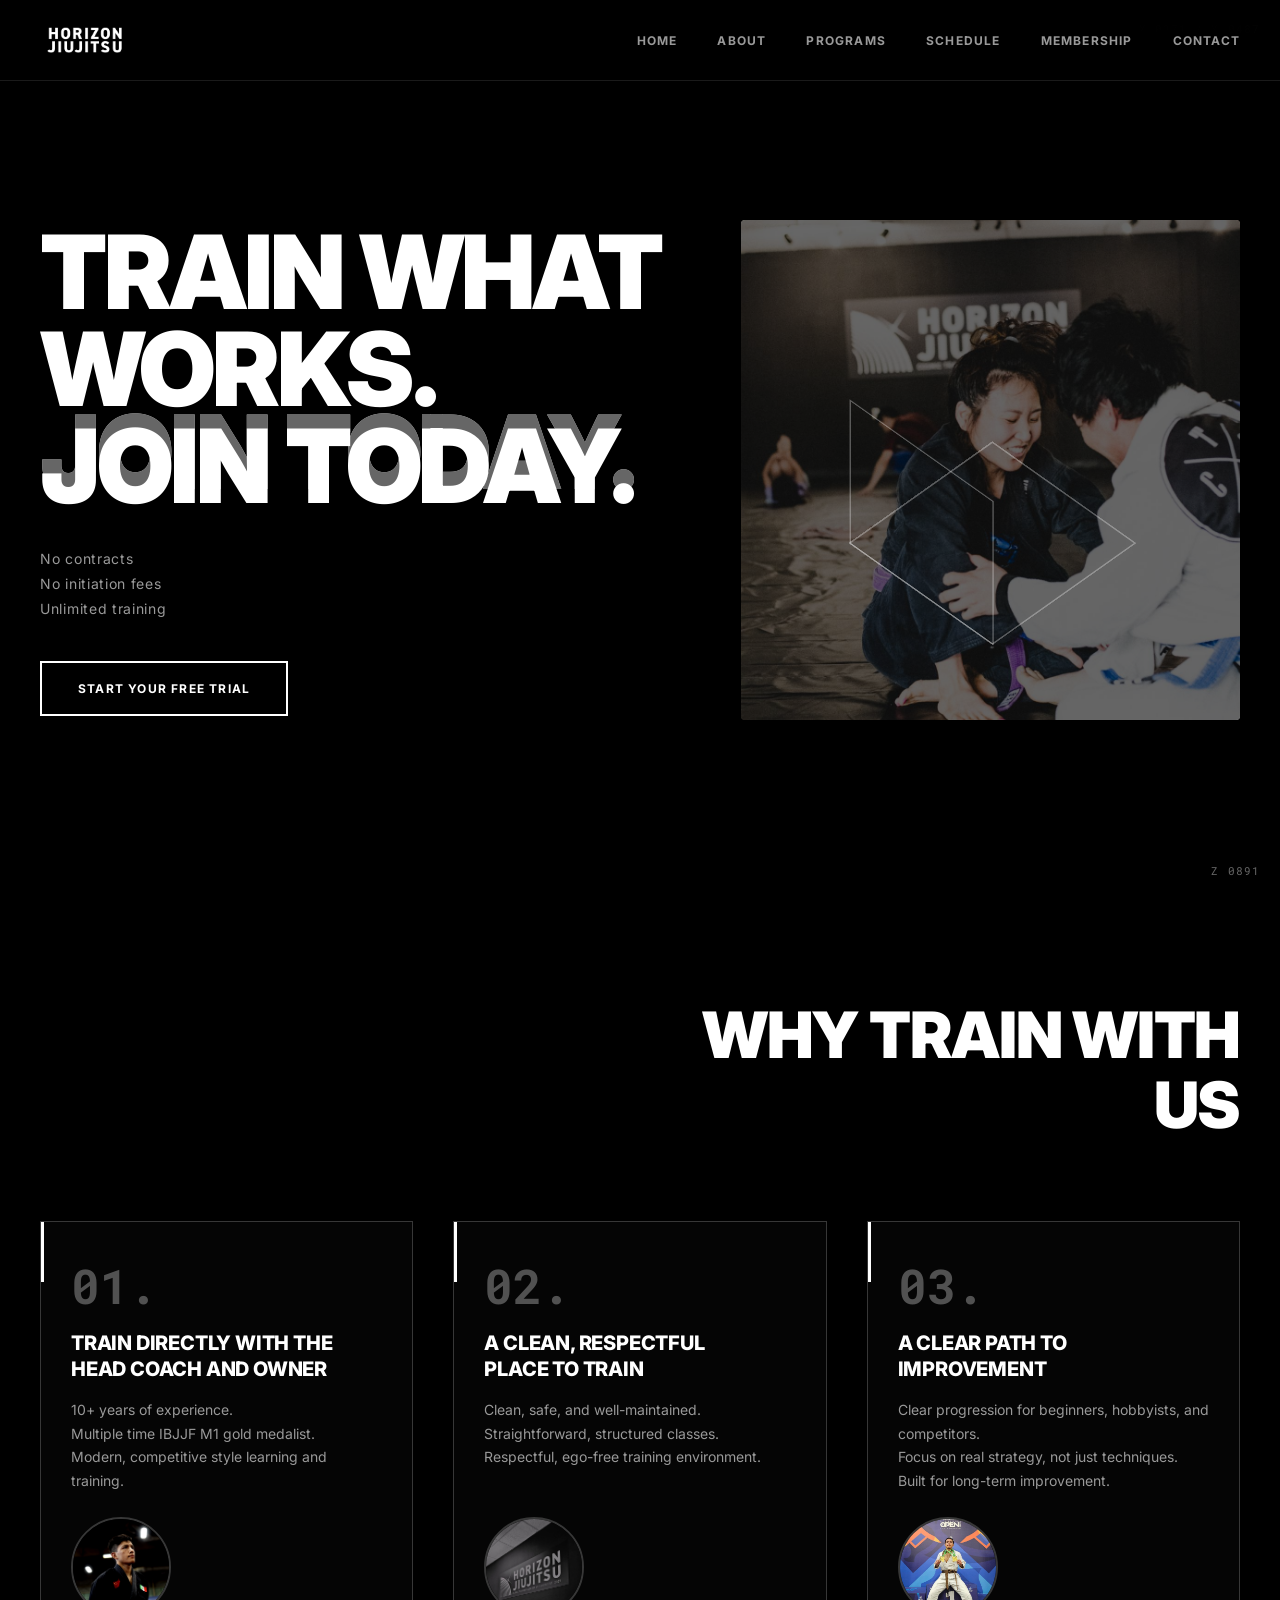
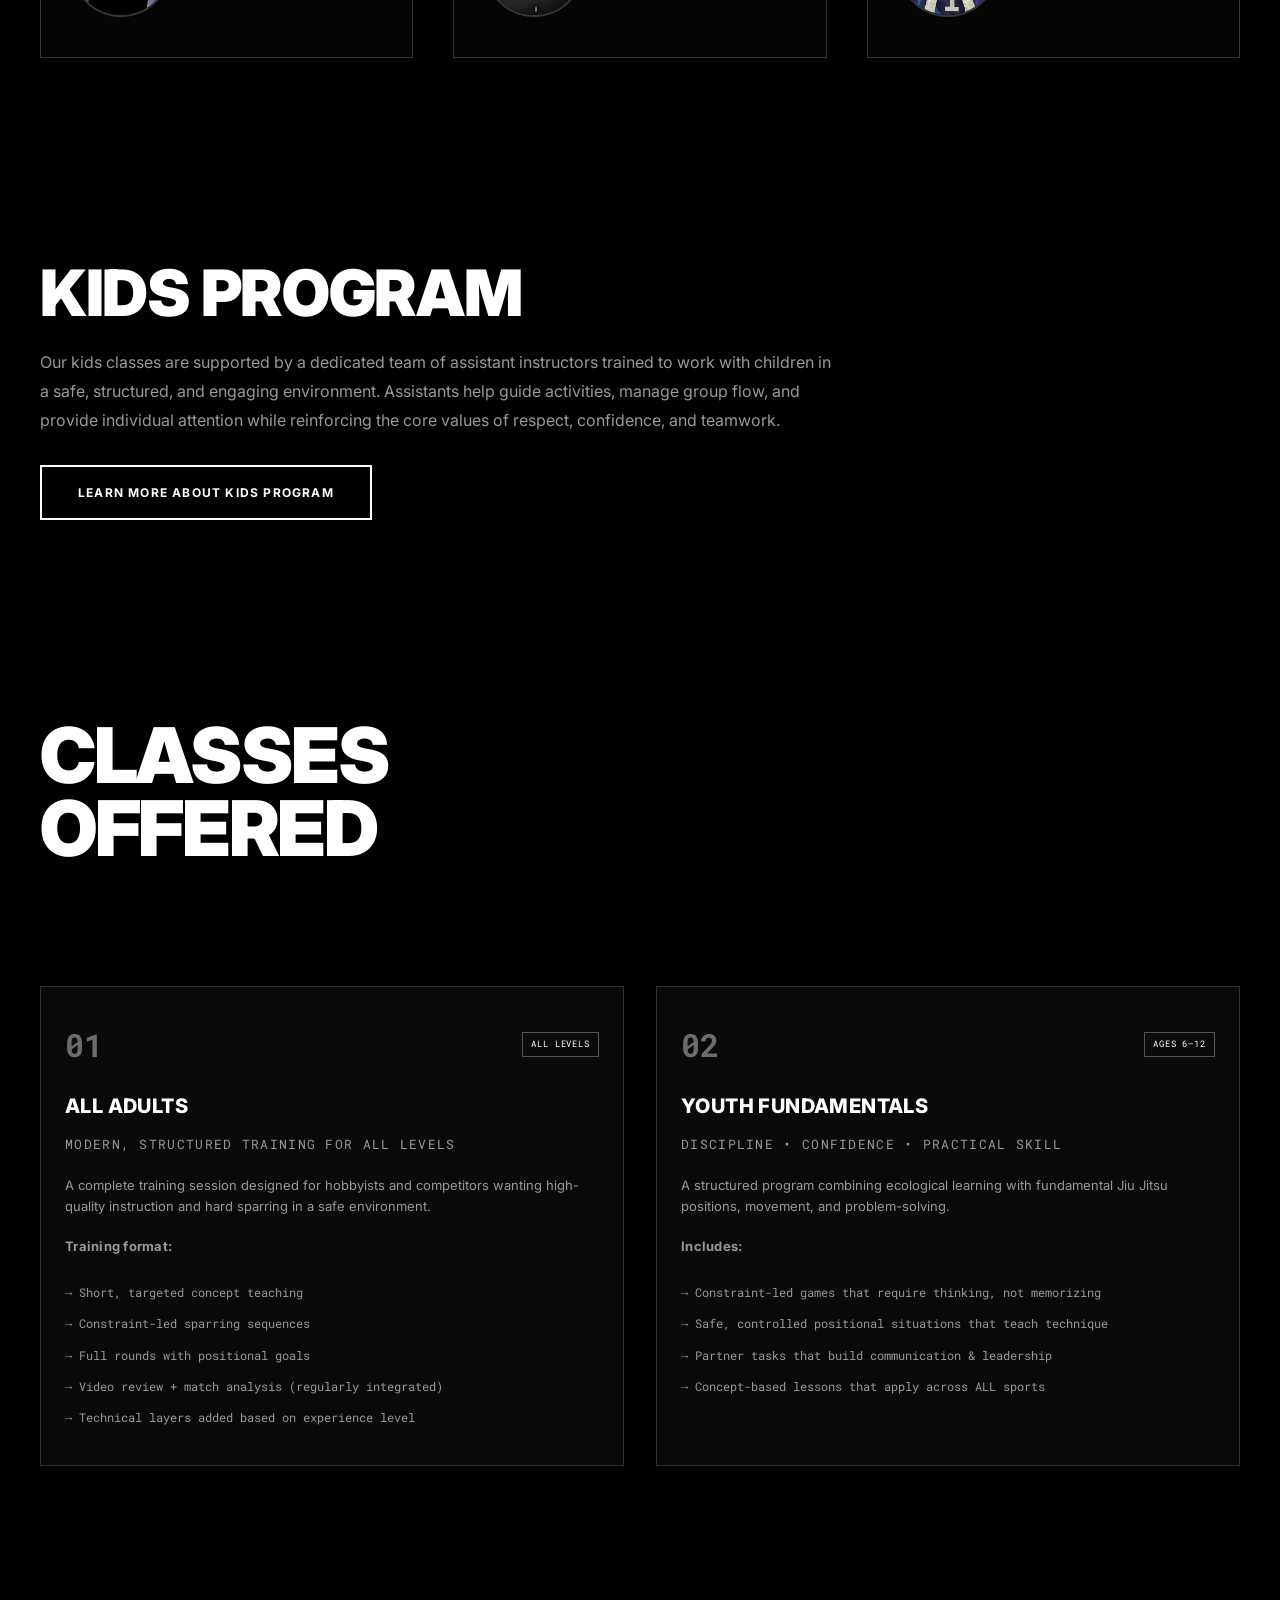
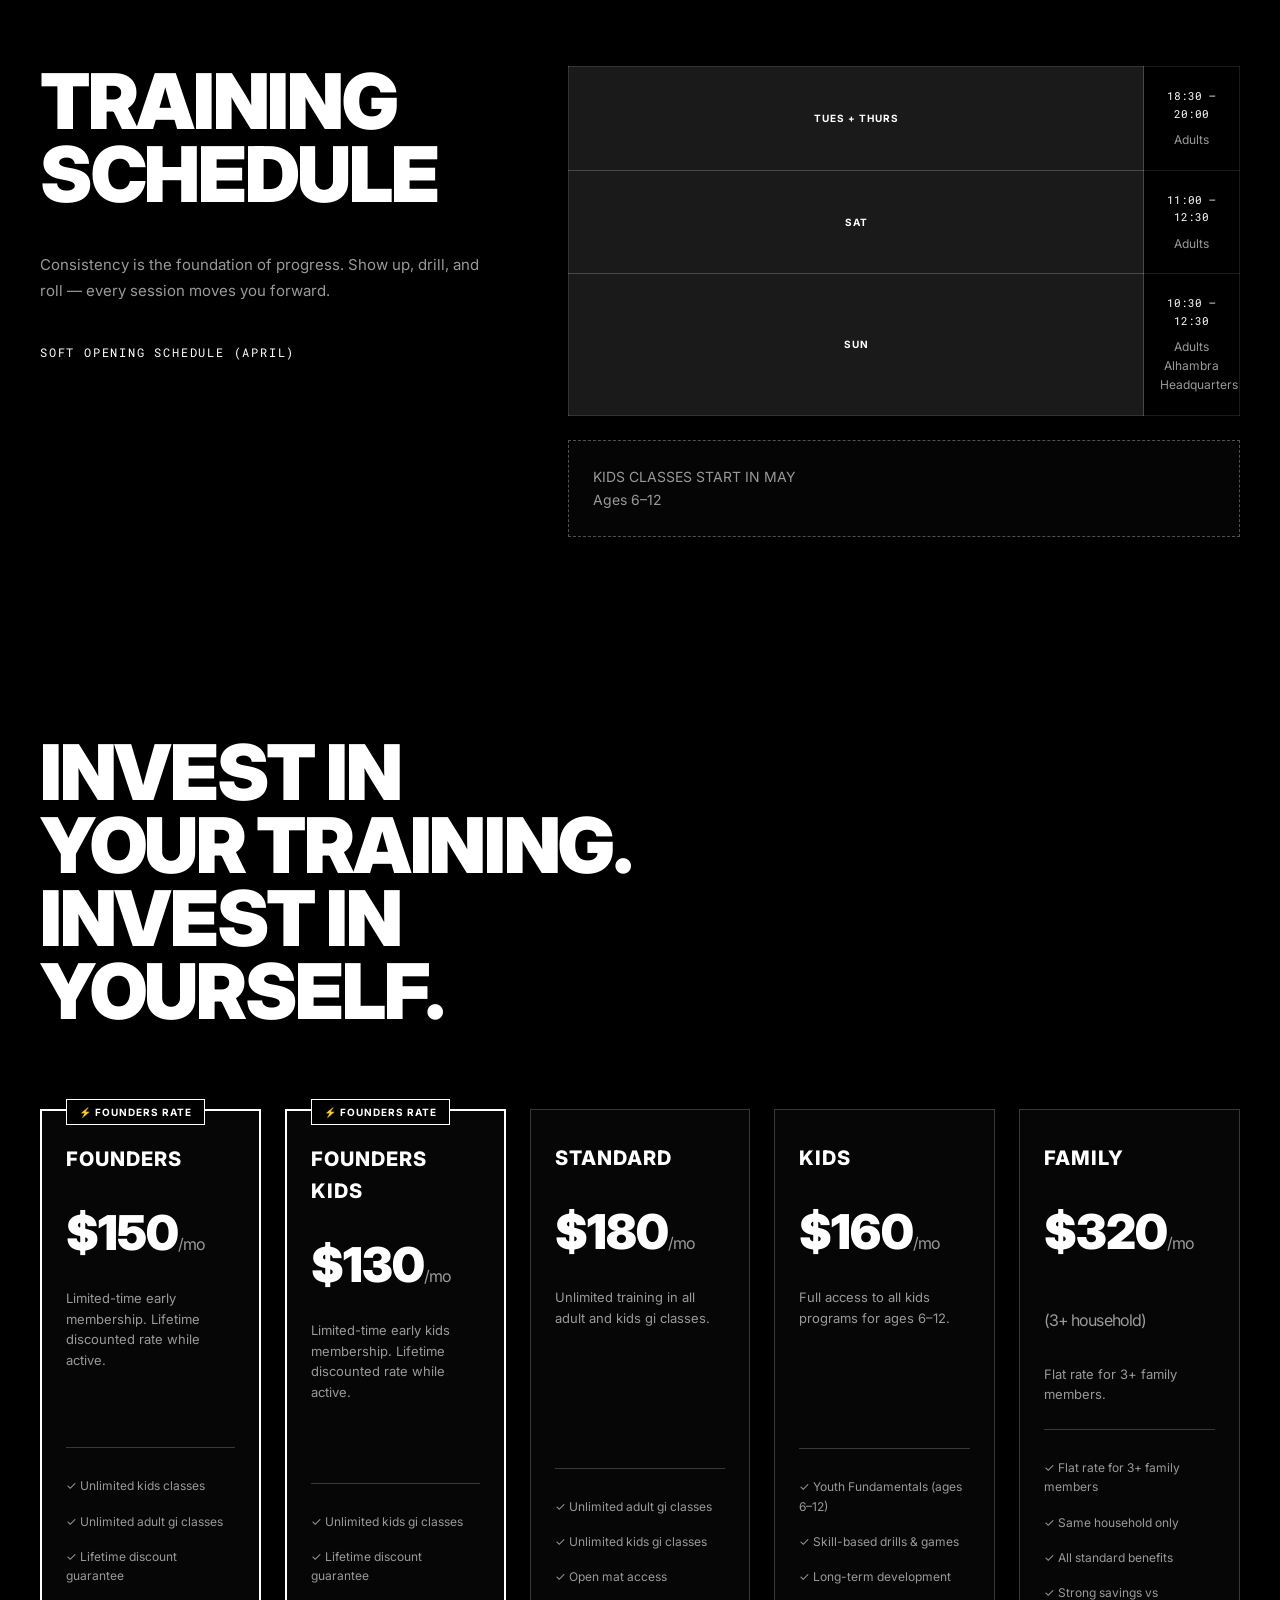
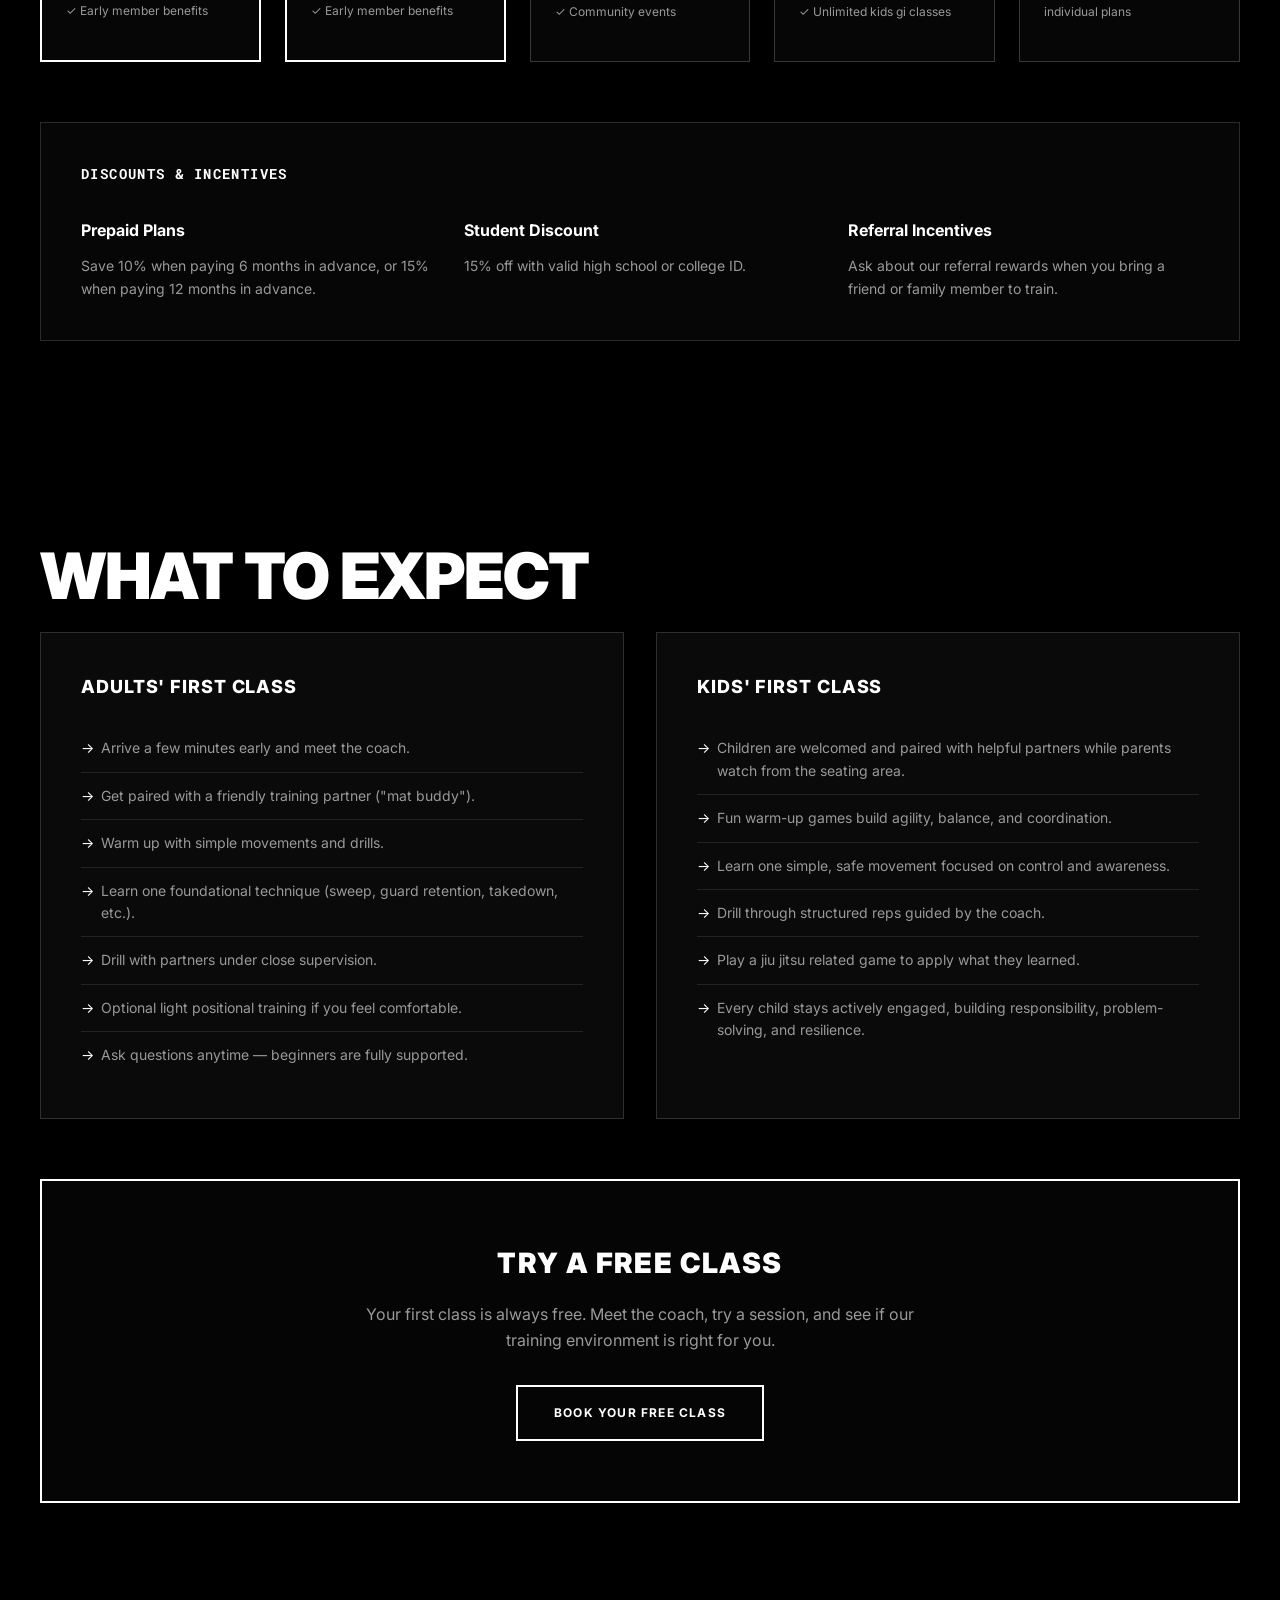
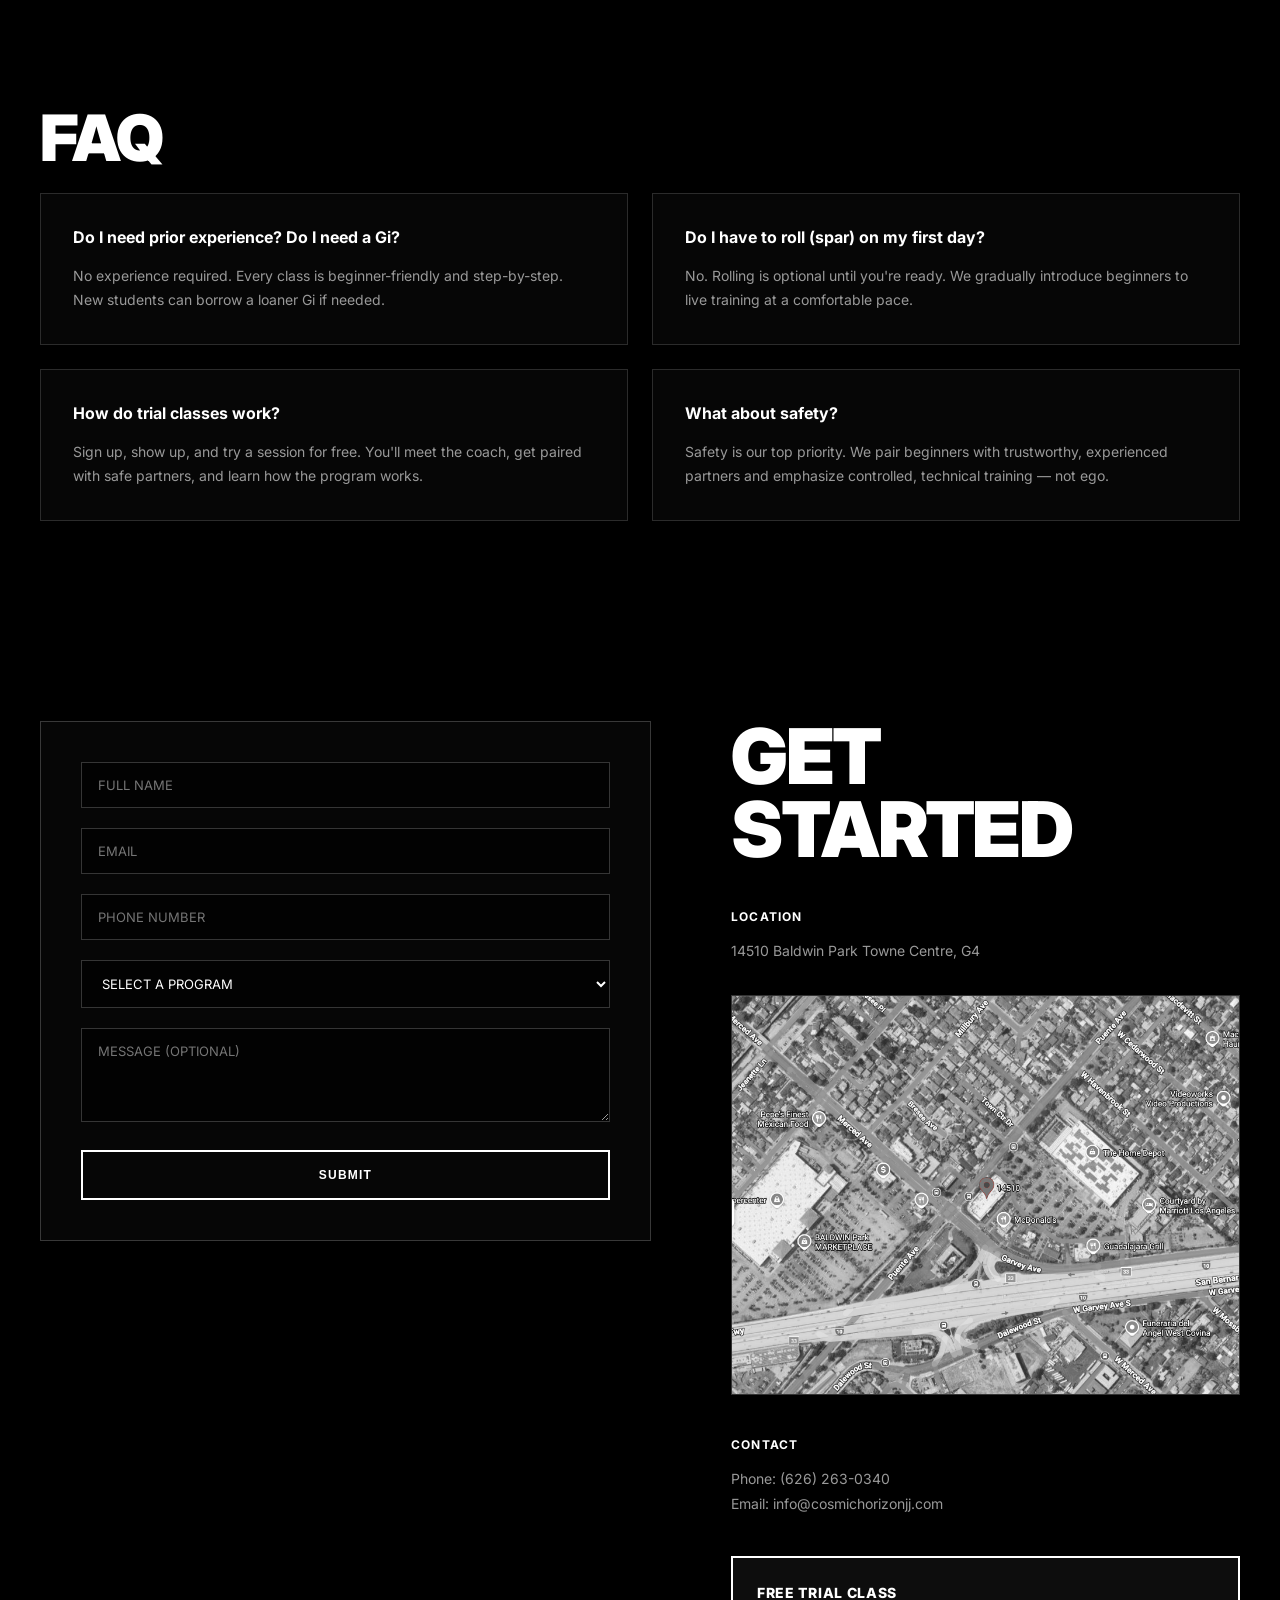
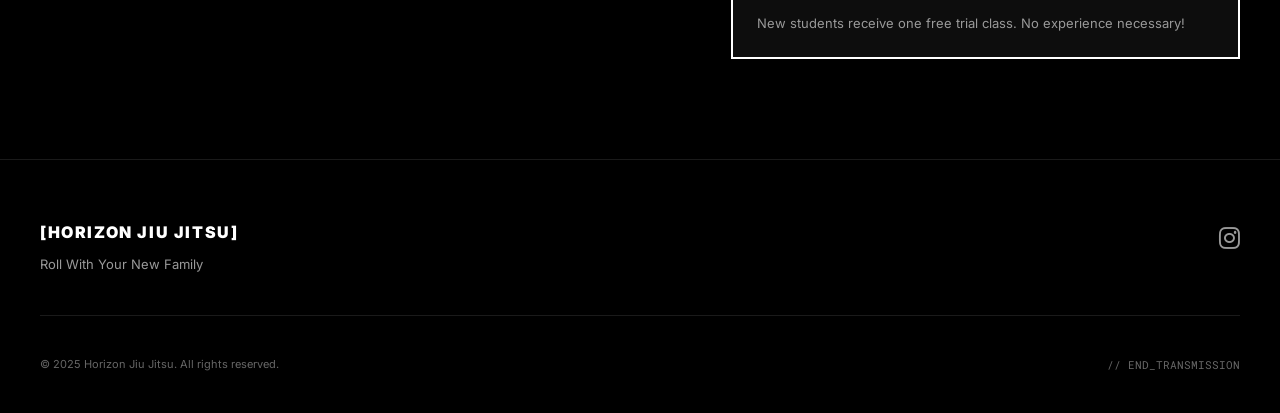
==== commit 36fd719f: "Add dedicated kids program and free trial pages, update CTAs to link to them Co-Authored-By: Claude " ====
--- a/index.html
+++ b/index.html
@@ -69,7 +69,7 @@
                     <span class="glitch" data-text="JOIN TODAY.">JOIN TODAY.</span>
                 </h1>
                 <p class="hero-subtitle">No contracts<br>No initiation fees<br>Unlimited training</p>
-                <a href="#contact" class="btn-primary">START YOUR FREE TRIAL</a>
+                <a href="free-trial.html" class="btn-primary">START YOUR FREE TRIAL</a>
             </div>
             <div class="hero-visual">
                 <div class="hero-slideshow">
@@ -123,6 +123,7 @@
             <h2 class="section-title">KIDS PROGRAM</h2>
         </div>
         <p class="kids-team-intro">Our kids classes are supported by a dedicated team of assistant instructors trained to work with children in a safe, structured, and engaging environment. Assistants help guide activities, manage group flow, and provide individual attention while reinforcing the core values of respect, confidence, and teamwork.</p>
+        <a href="kids.html" class="btn-primary" style="margin-top: 30px; display: inline-block;">LEARN MORE ABOUT KIDS PROGRAM</a>
     </section>
 
     <!-- Programs Section -->
@@ -325,7 +326,7 @@
         <div class="trial-banner">
             <h3>TRY A FREE CLASS</h3>
             <p>Your first class is always free. Meet the coach, try a session, and see if our training environment is right for you.</p>
-            <a href="#contact" class="btn-primary">BOOK YOUR FREE CLASS</a>
+            <a href="free-trial.html" class="btn-primary">BOOK YOUR FREE CLASS</a>
         </div>
     </section>
 
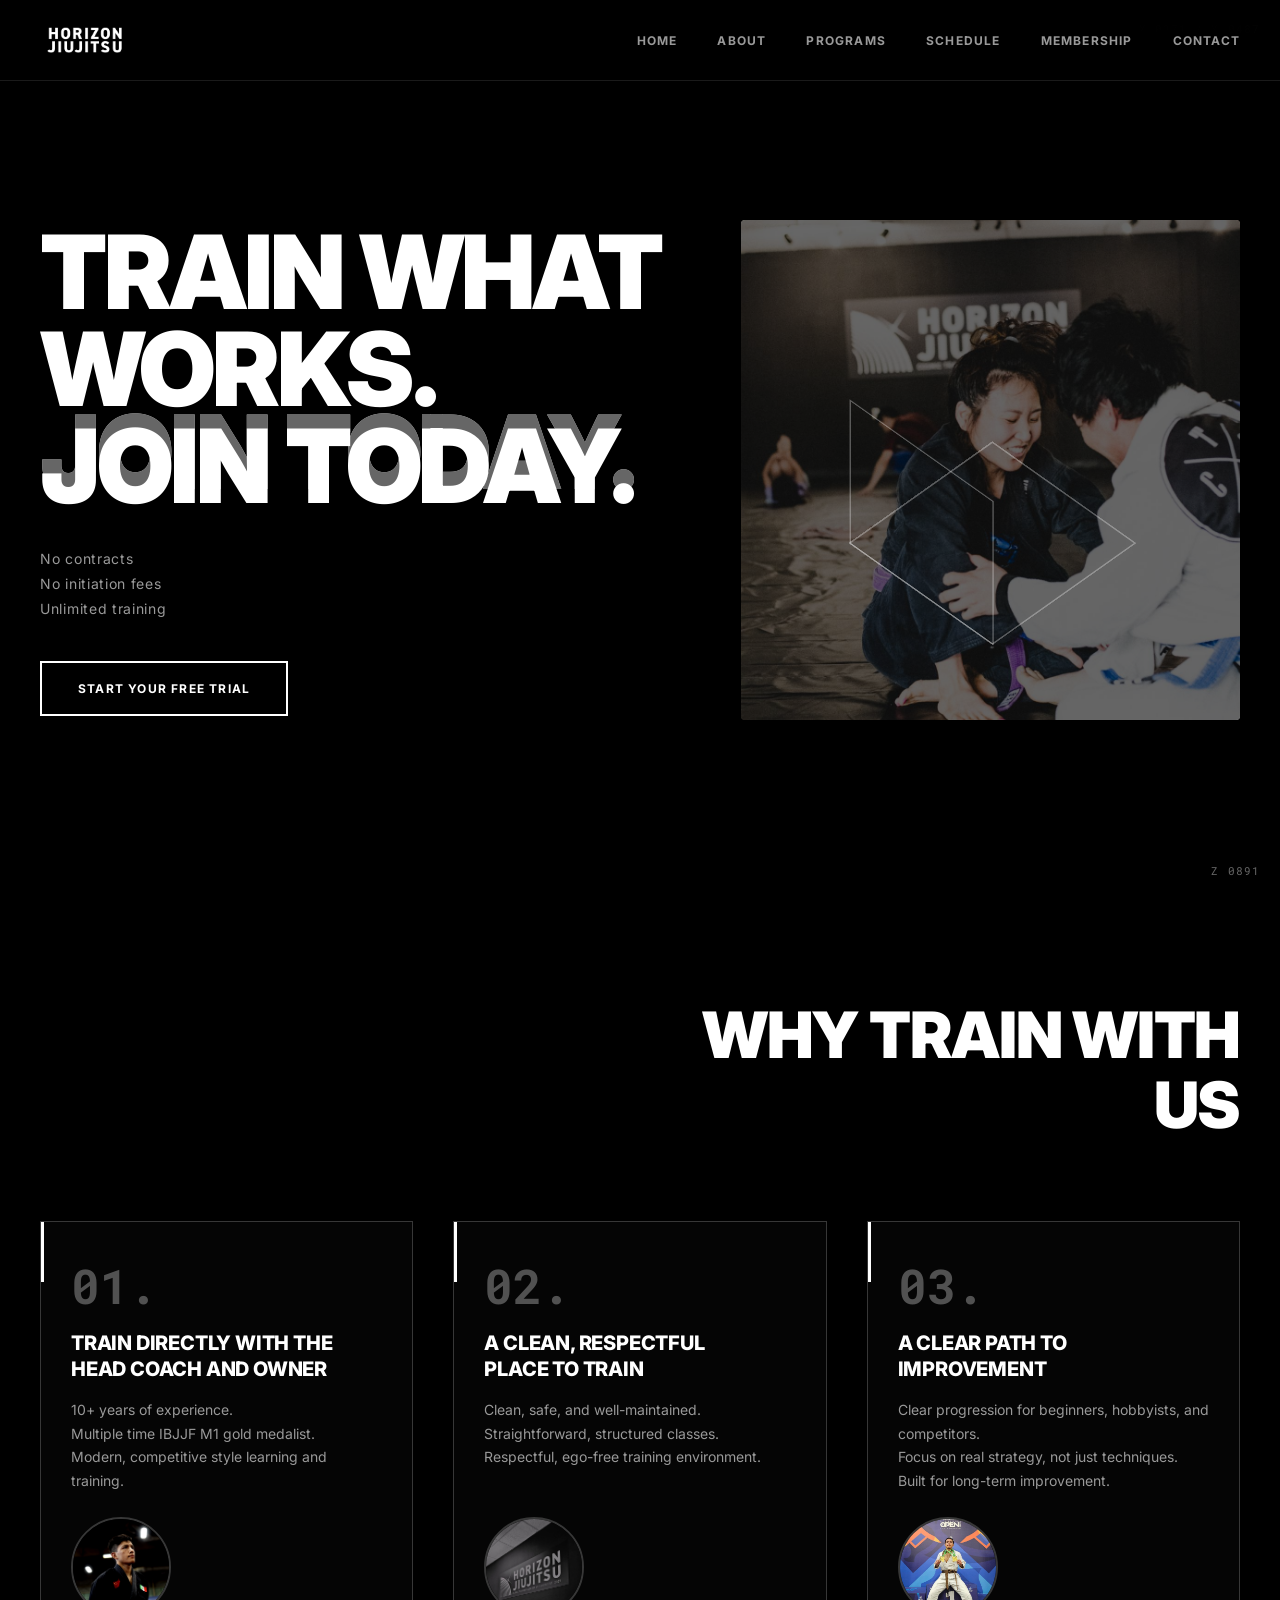
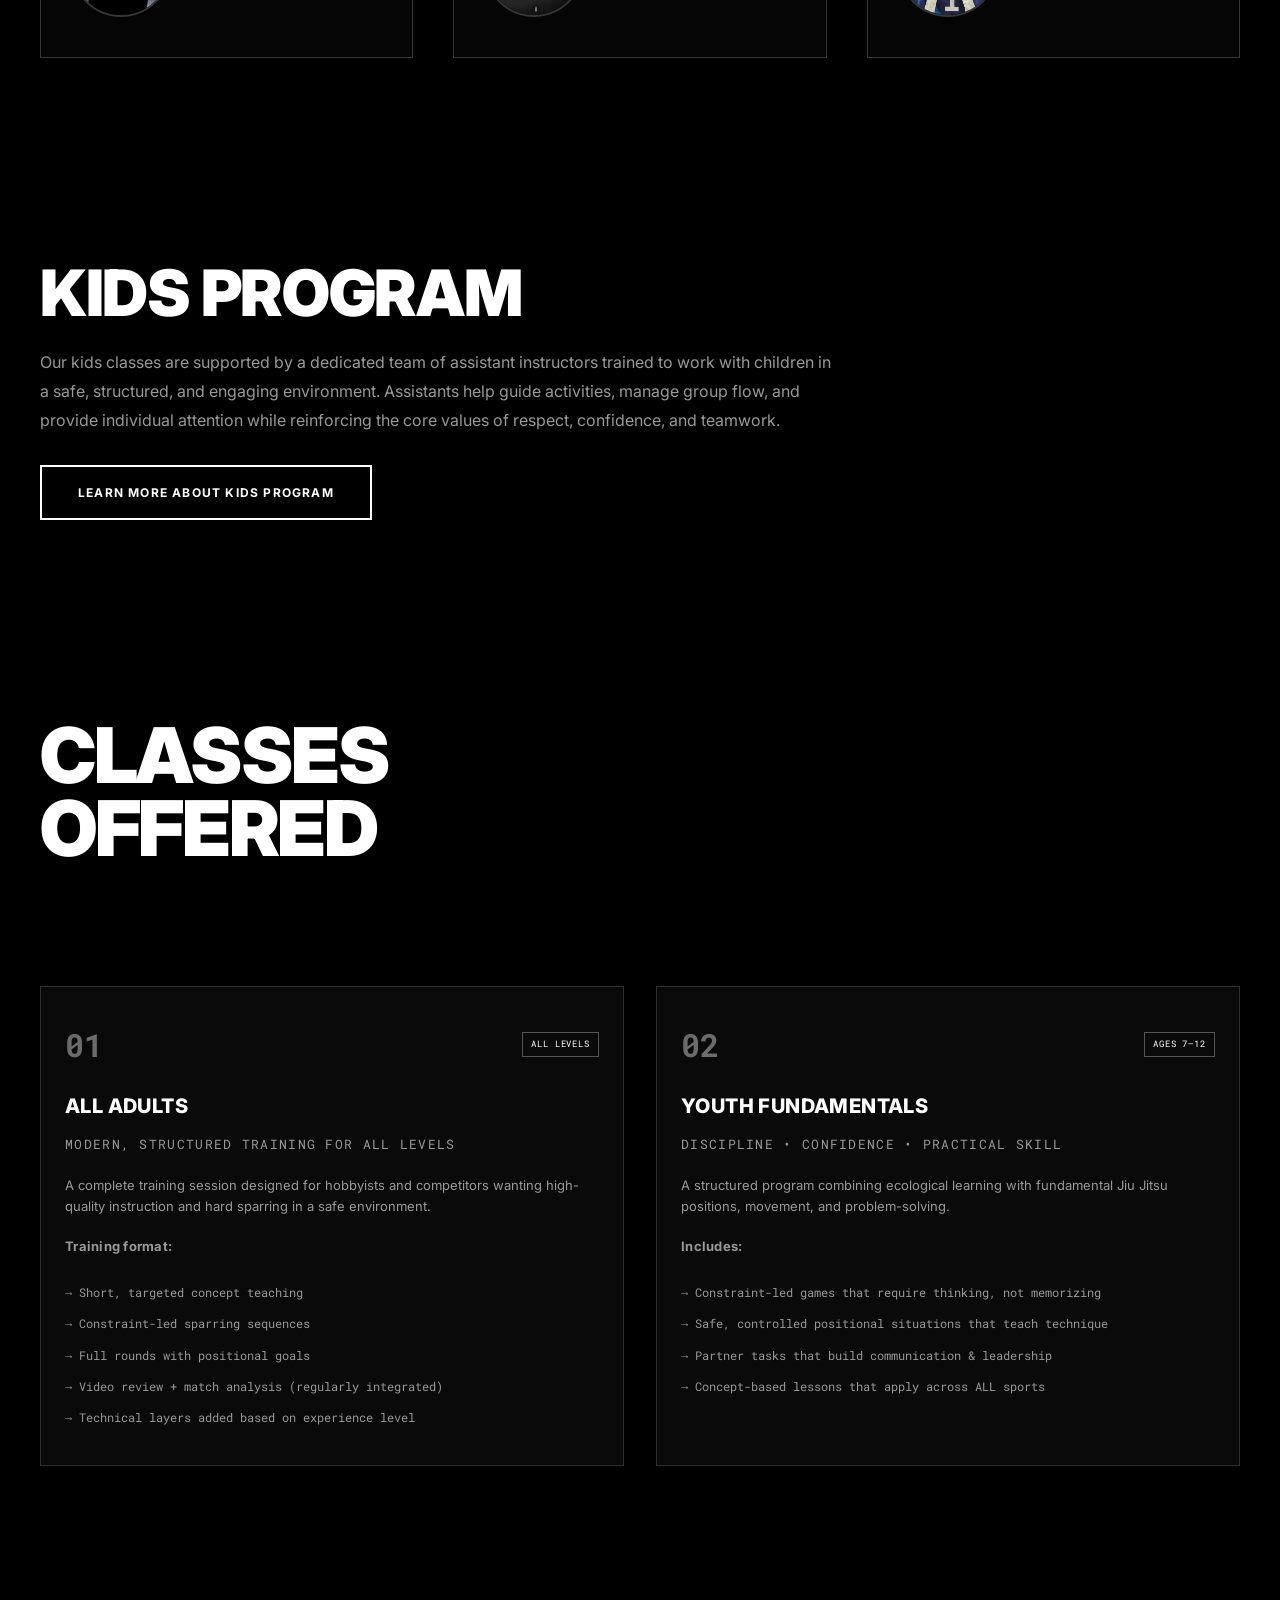
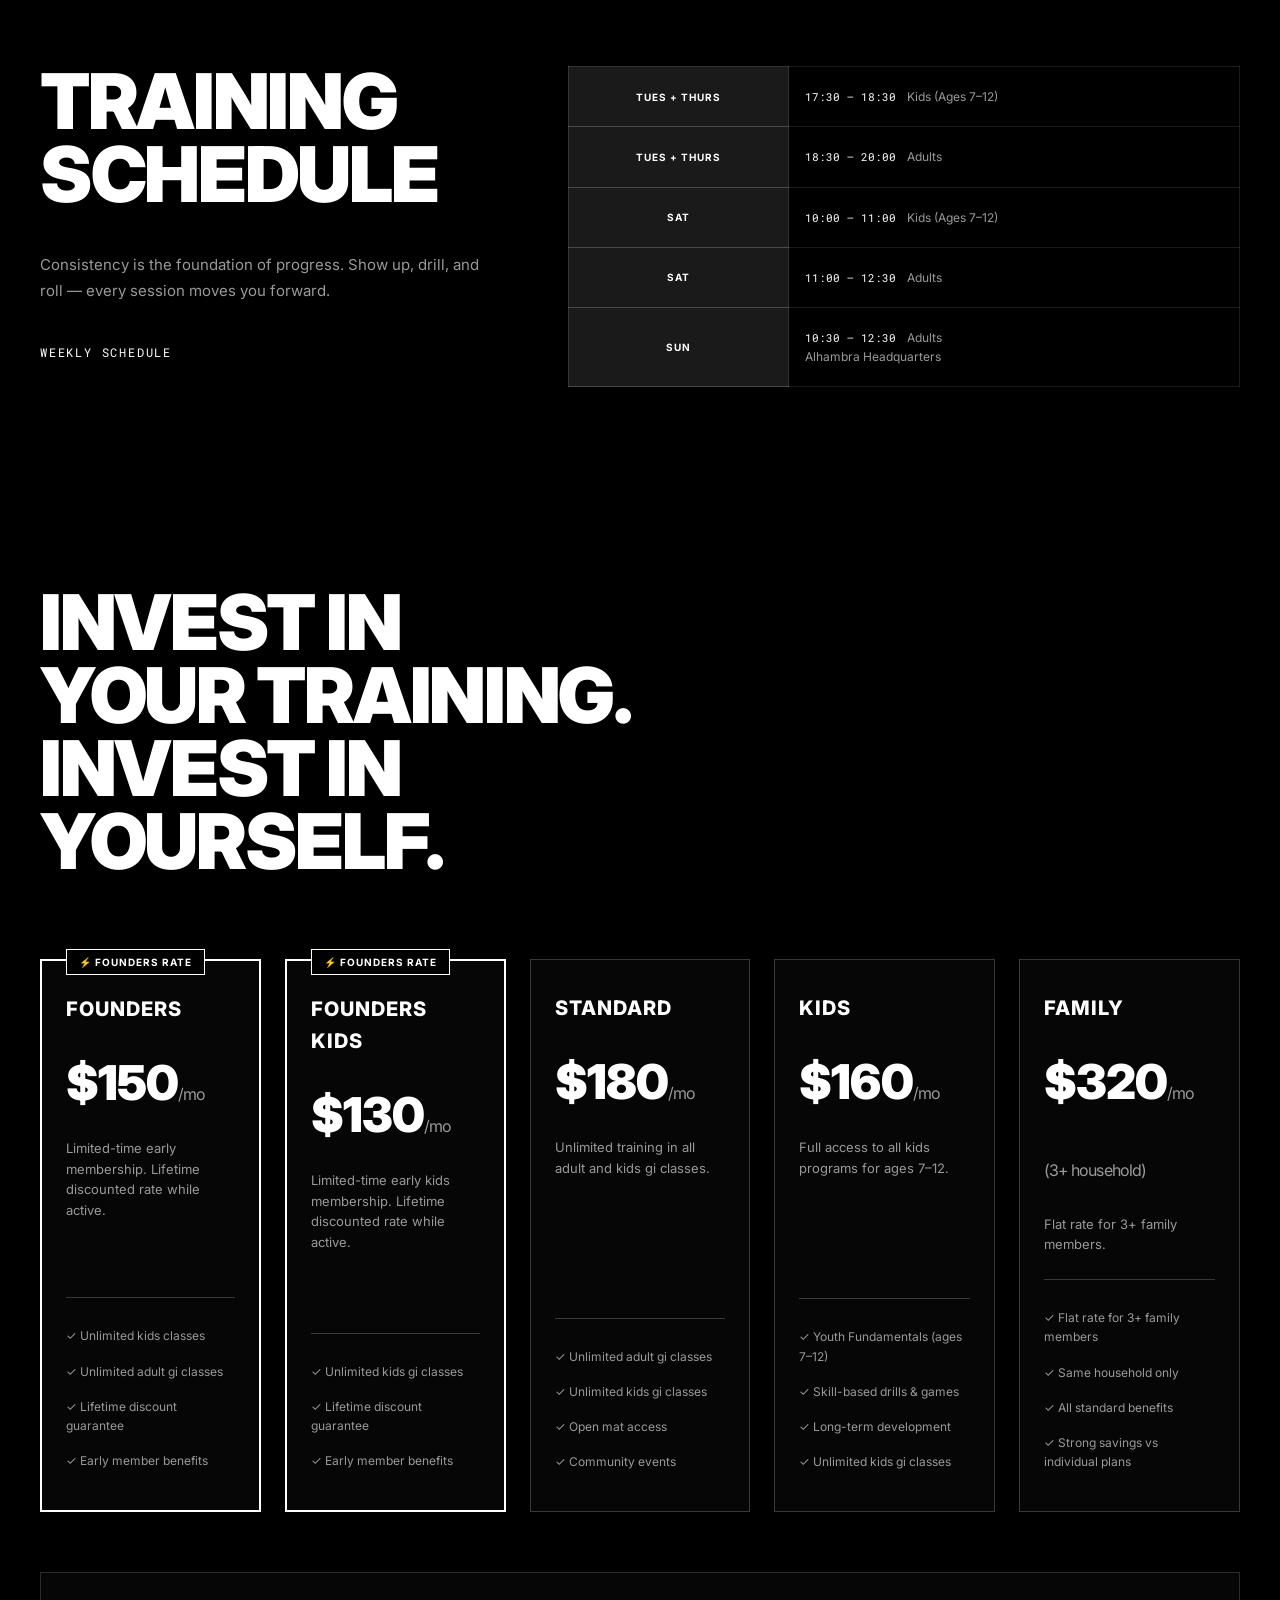
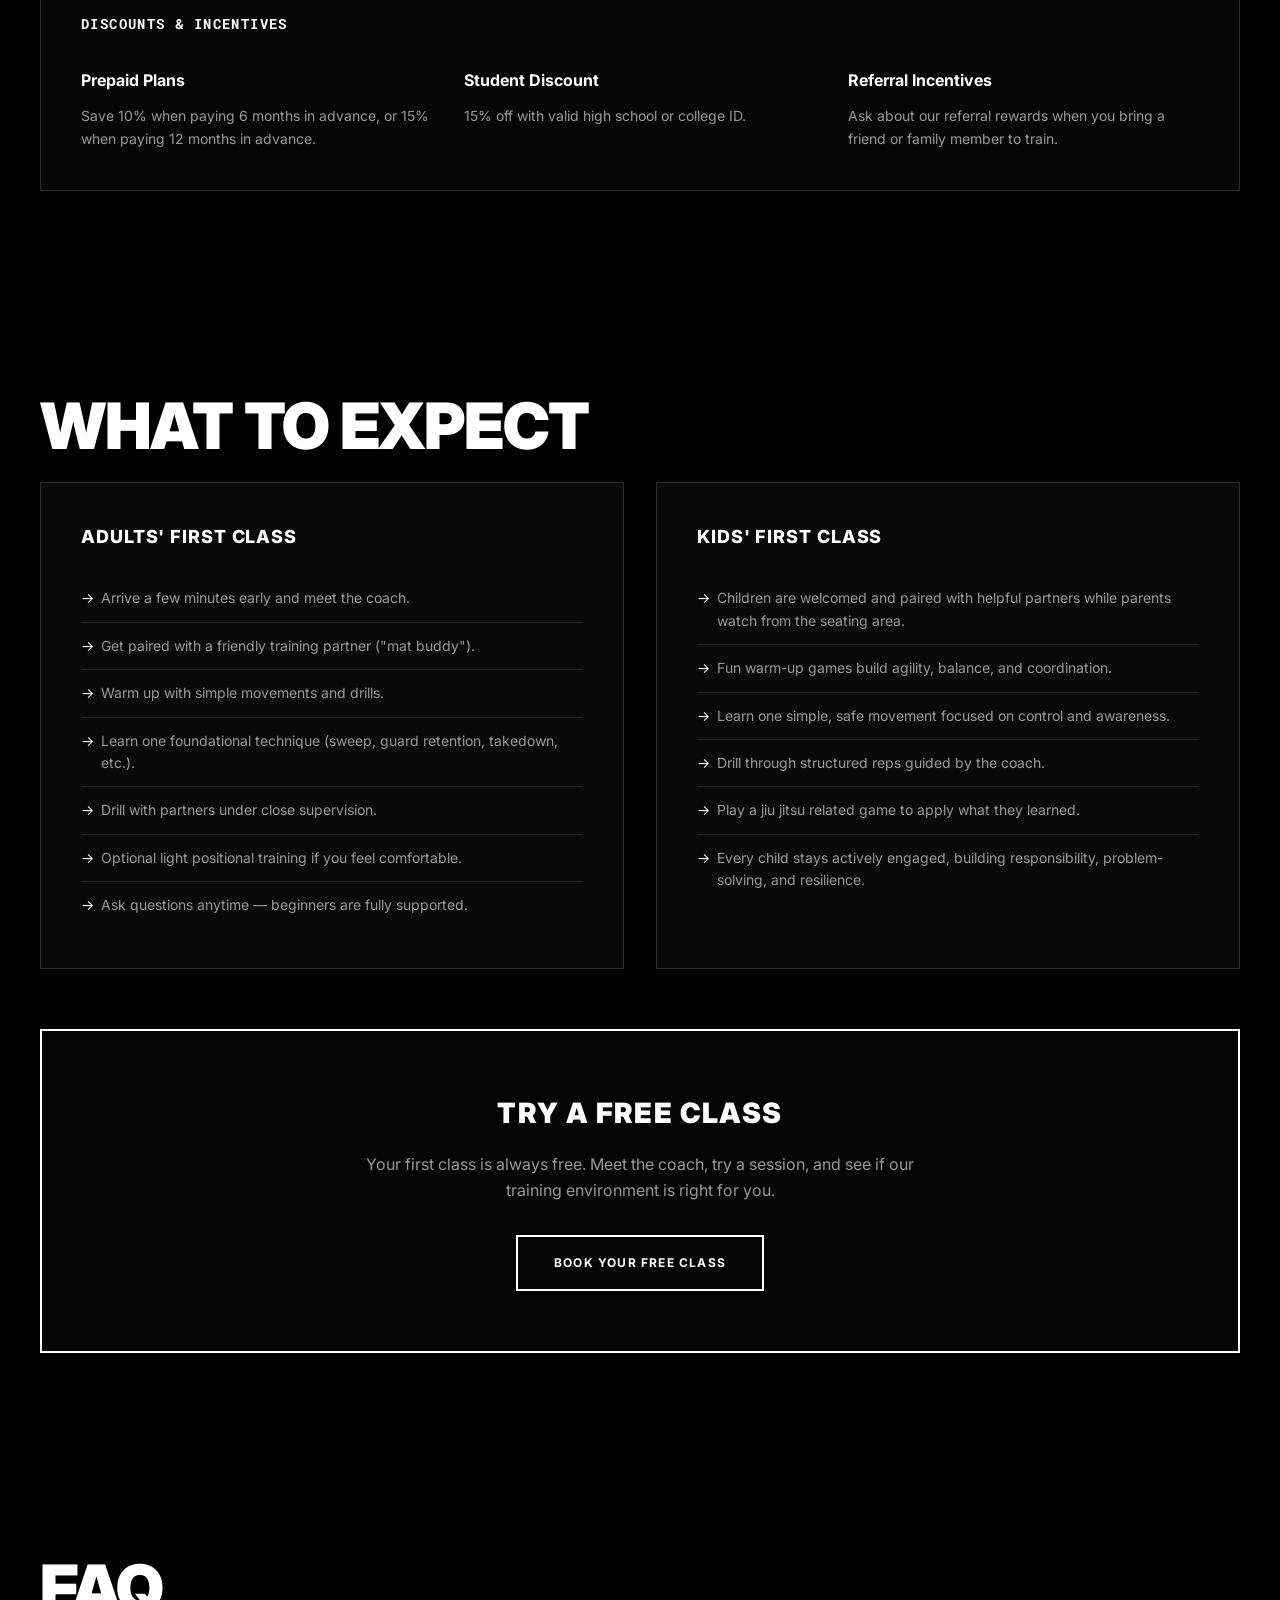
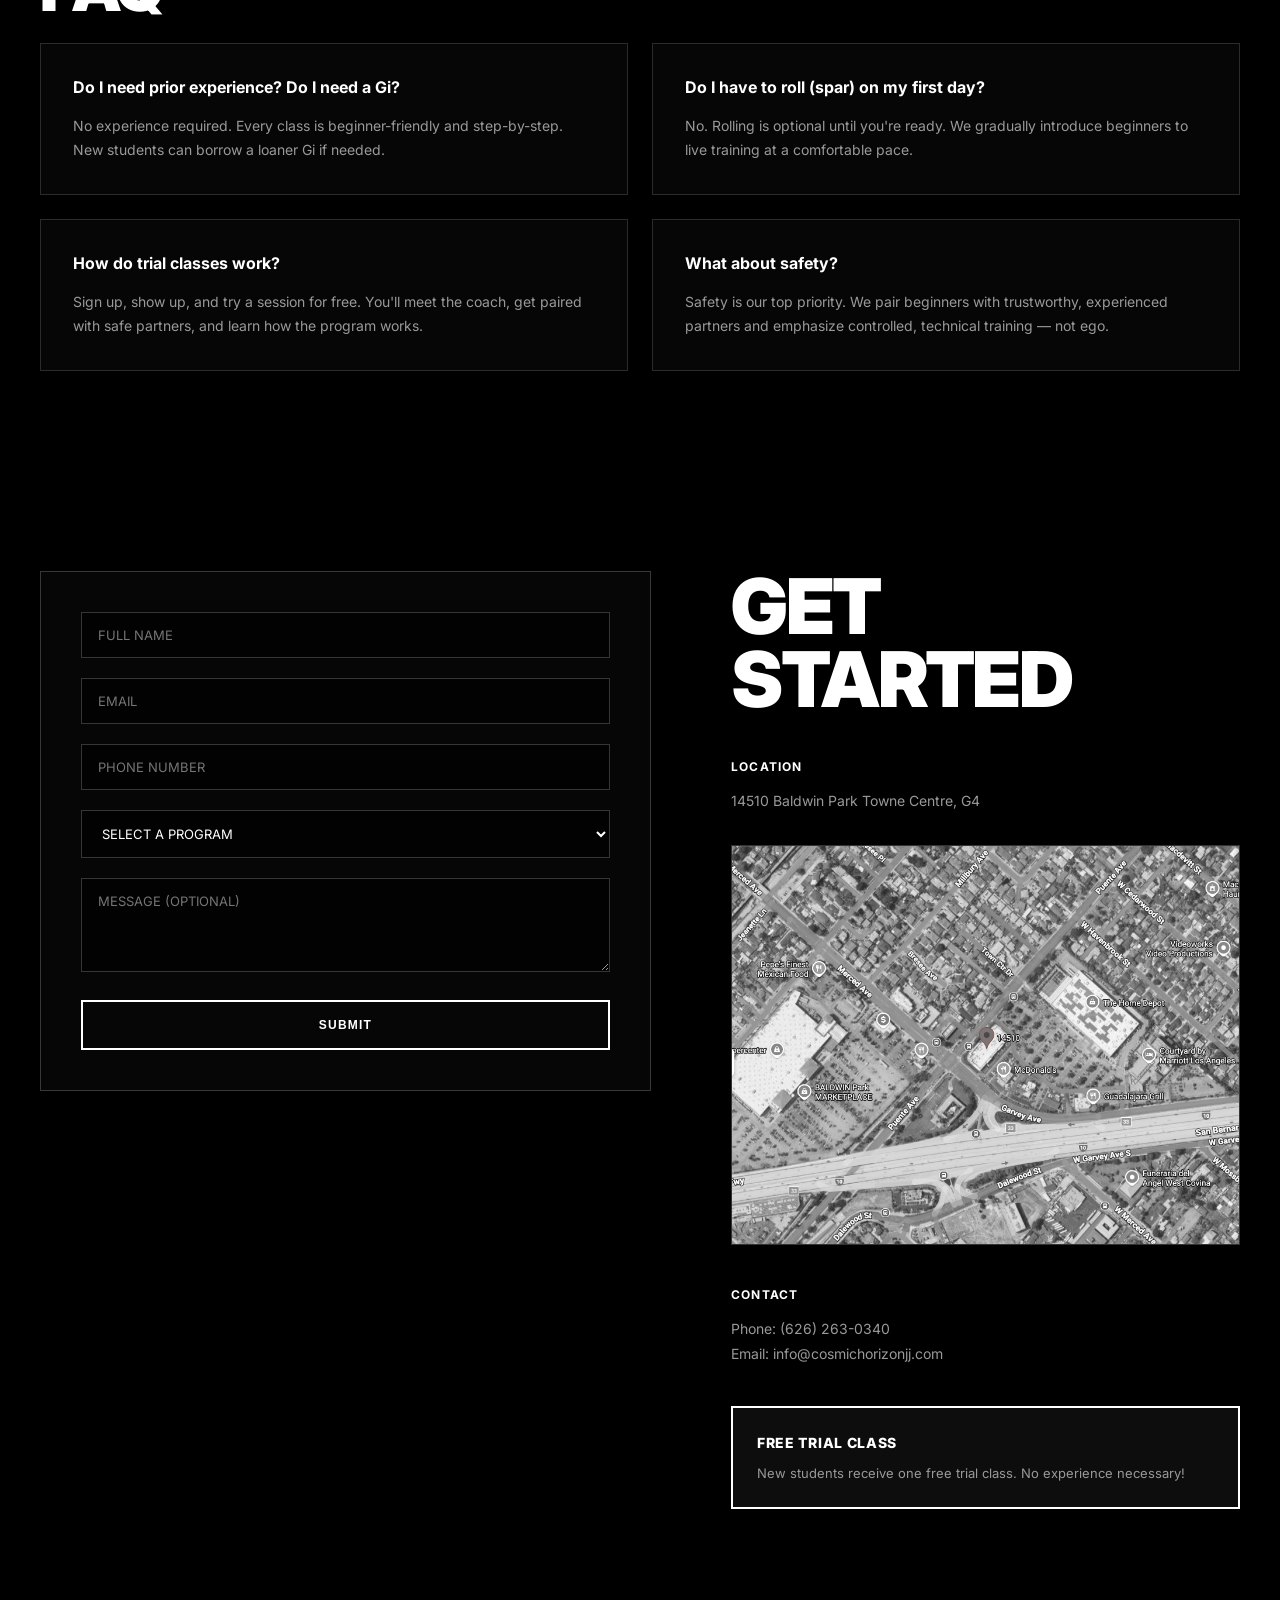
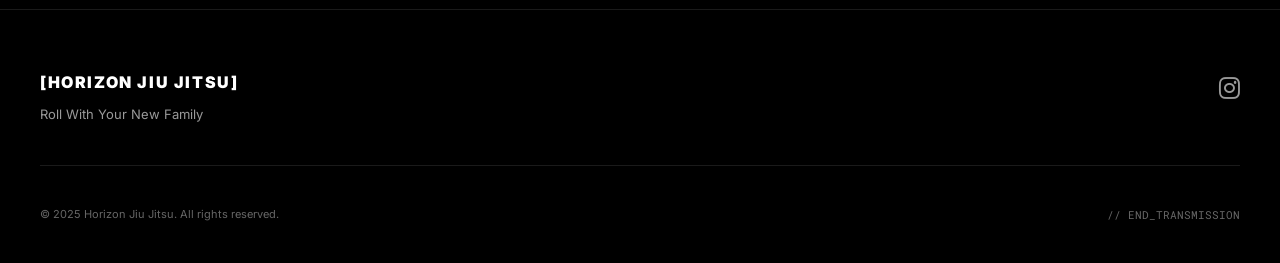
==== commit 0158cd05: "Add kids class times to schedule and update ages to 7-12 Co-Authored-By: Claude Opus 4.6 (1M context" ====
--- a/index.html
+++ b/index.html
@@ -156,7 +156,7 @@
             <div class="program-card">
                 <div class="program-header">
                     <span class="program-number">02</span>
-                    <span class="program-tag">AGES 6–12</span>
+                    <span class="program-tag">AGES 7–12</span>
                 </div>
                 <h3>YOUTH FUNDAMENTALS</h3>
                 <p class="program-subtitle">DISCIPLINE • CONFIDENCE • PRACTICAL SKILL</p>
@@ -178,14 +178,22 @@
             <div class="schedule-header">
                 <h2 class="section-title-large">TRAINING<br>SCHEDULE</h2>
                 <p class="schedule-description">Consistency is the foundation of progress. Show up, drill, and roll — every session moves you forward.</p>
-                <p class="schedule-phase">SOFT OPENING SCHEDULE (APRIL)</p>
+                <p class="schedule-phase">WEEKLY SCHEDULE</p>
             </div>
             <div class="schedule-table-wrapper">
                 <table class="schedule-table schedule-simple">
                     <tbody>
                         <tr>
                             <th class="schedule-row-label">TUES + THURS</th>
+                            <td><span class="schedule-time">17:30 – 18:30</span> Kids (Ages 7–12)</td>
+                        </tr>
+                        <tr>
+                            <th class="schedule-row-label">TUES + THURS</th>
                             <td><span class="schedule-time">18:30 – 20:00</span> Adults</td>
+                        </tr>
+                        <tr>
+                            <th class="schedule-row-label">SAT</th>
+                            <td><span class="schedule-time">10:00 – 11:00</span> Kids (Ages 7–12)</td>
                         </tr>
                         <tr>
                             <th class="schedule-row-label">SAT</th>
@@ -197,9 +205,6 @@
                         </tr>
                     </tbody>
                 </table>
-                <div class="schedule-expansion">
-                    <p>KIDS CLASSES START IN MAY<br>Ages 6–12</p>
-                </div>
             </div>
         </div>
     </section>
@@ -251,9 +256,9 @@
             <div class="pricing-card">
                 <h3>KIDS</h3>
                 <div class="price">$160<span>/mo</span></div>
-                <p class="pricing-description">Full access to all kids programs for ages 6–12.</p>
+                <p class="pricing-description">Full access to all kids programs for ages 7–12.</p>
                 <ul class="pricing-features">
-                    <li>✓ Youth Fundamentals (ages 6–12)</li>
+                    <li>✓ Youth Fundamentals (ages 7–12)</li>
                     <li>✓ Skill-based drills & games</li>
                     <li>✓ Long-term development</li>
                     <li>✓ Unlimited kids gi classes</li>
--- a/styles.css
+++ b/styles.css
@@ -763,27 +763,26 @@
 }
 
 .schedule-simple {
-    table-layout: fixed;
+    table-layout: auto;
 }
 
 .schedule-simple td {
-    text-align: center;
+    text-align: left;
     vertical-align: top;
     padding: 20px 16px;
-    width: 14.28%;
+    white-space: nowrap;
 }
 
 .schedule-simple th {
     text-align: center;
-    width: 14.28%;
 }
 
 .schedule-time {
     font-family: 'Roboto Mono', monospace;
     font-size: 11px;
     color: var(--blue-electric);
-    display: block;
-    margin-bottom: 8px;
+    display: inline;
+    margin-right: 8px;
 }
 
 .schedule-row-label {
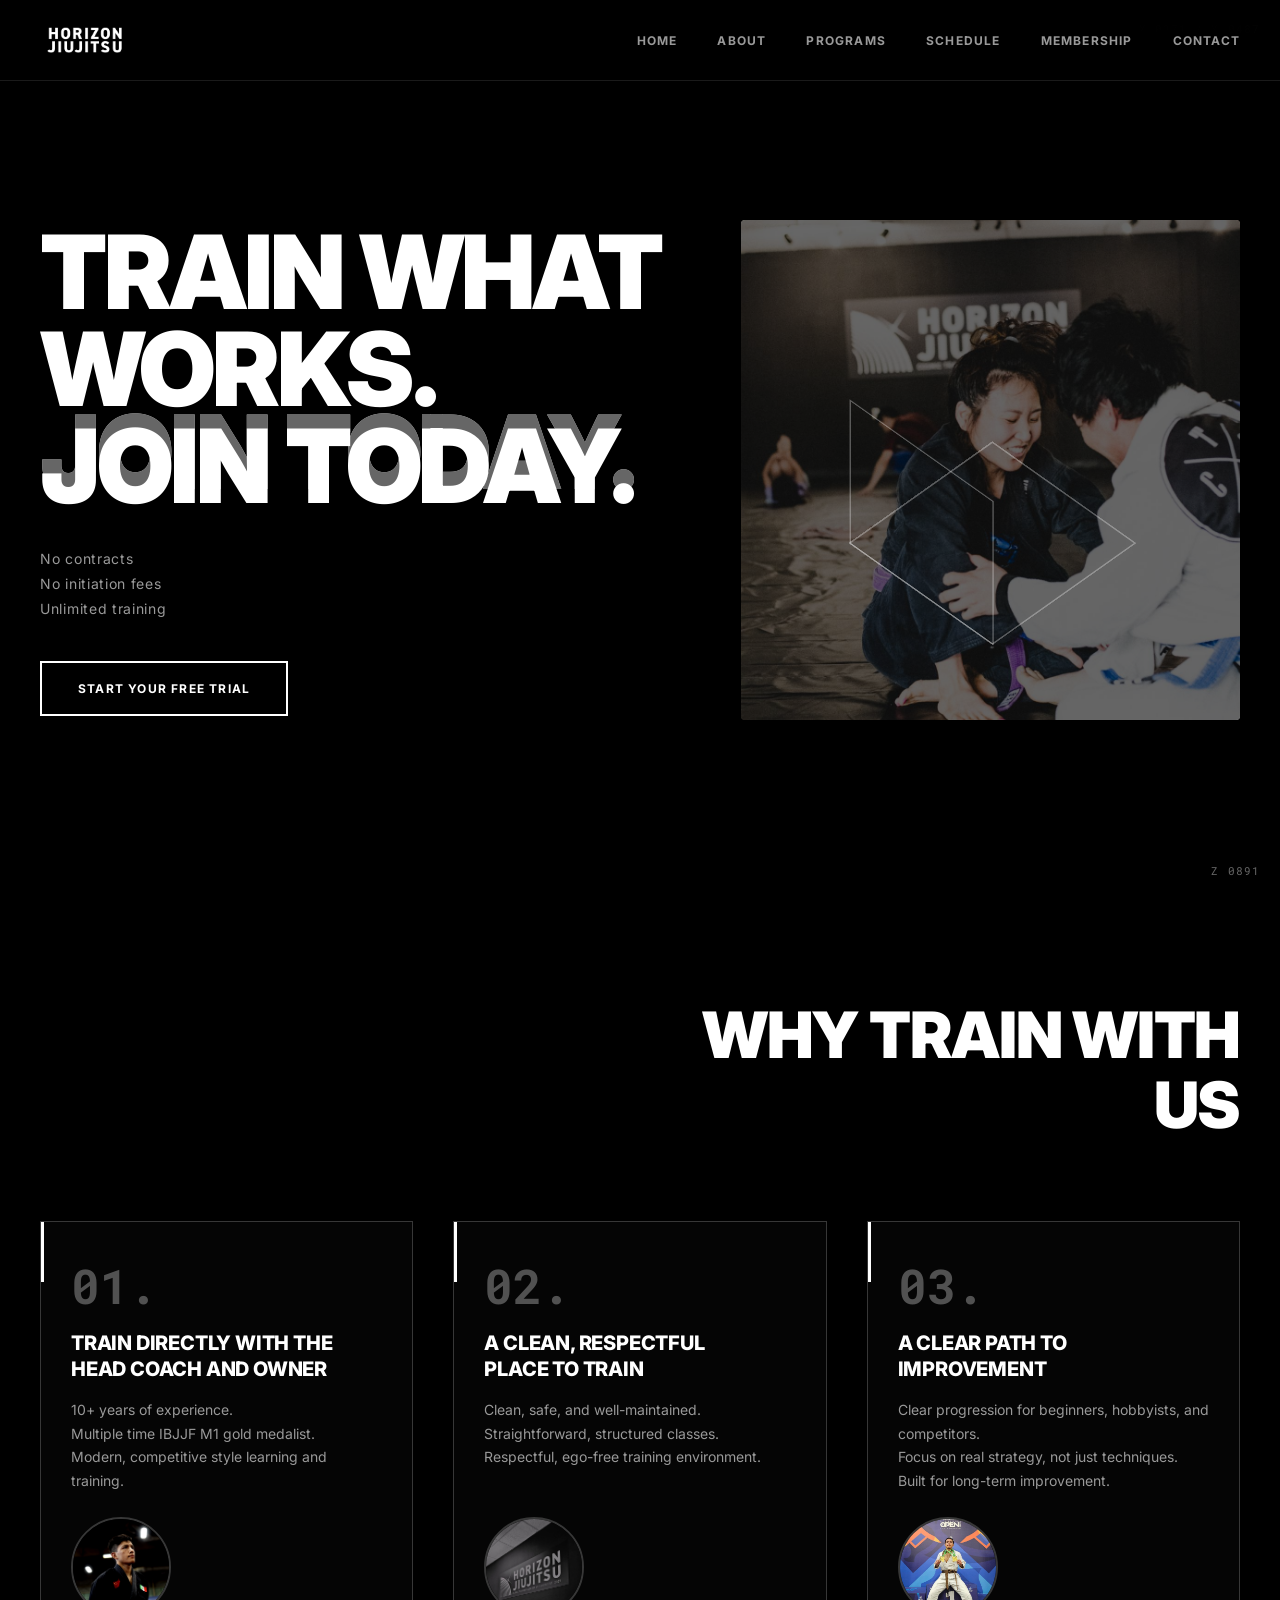
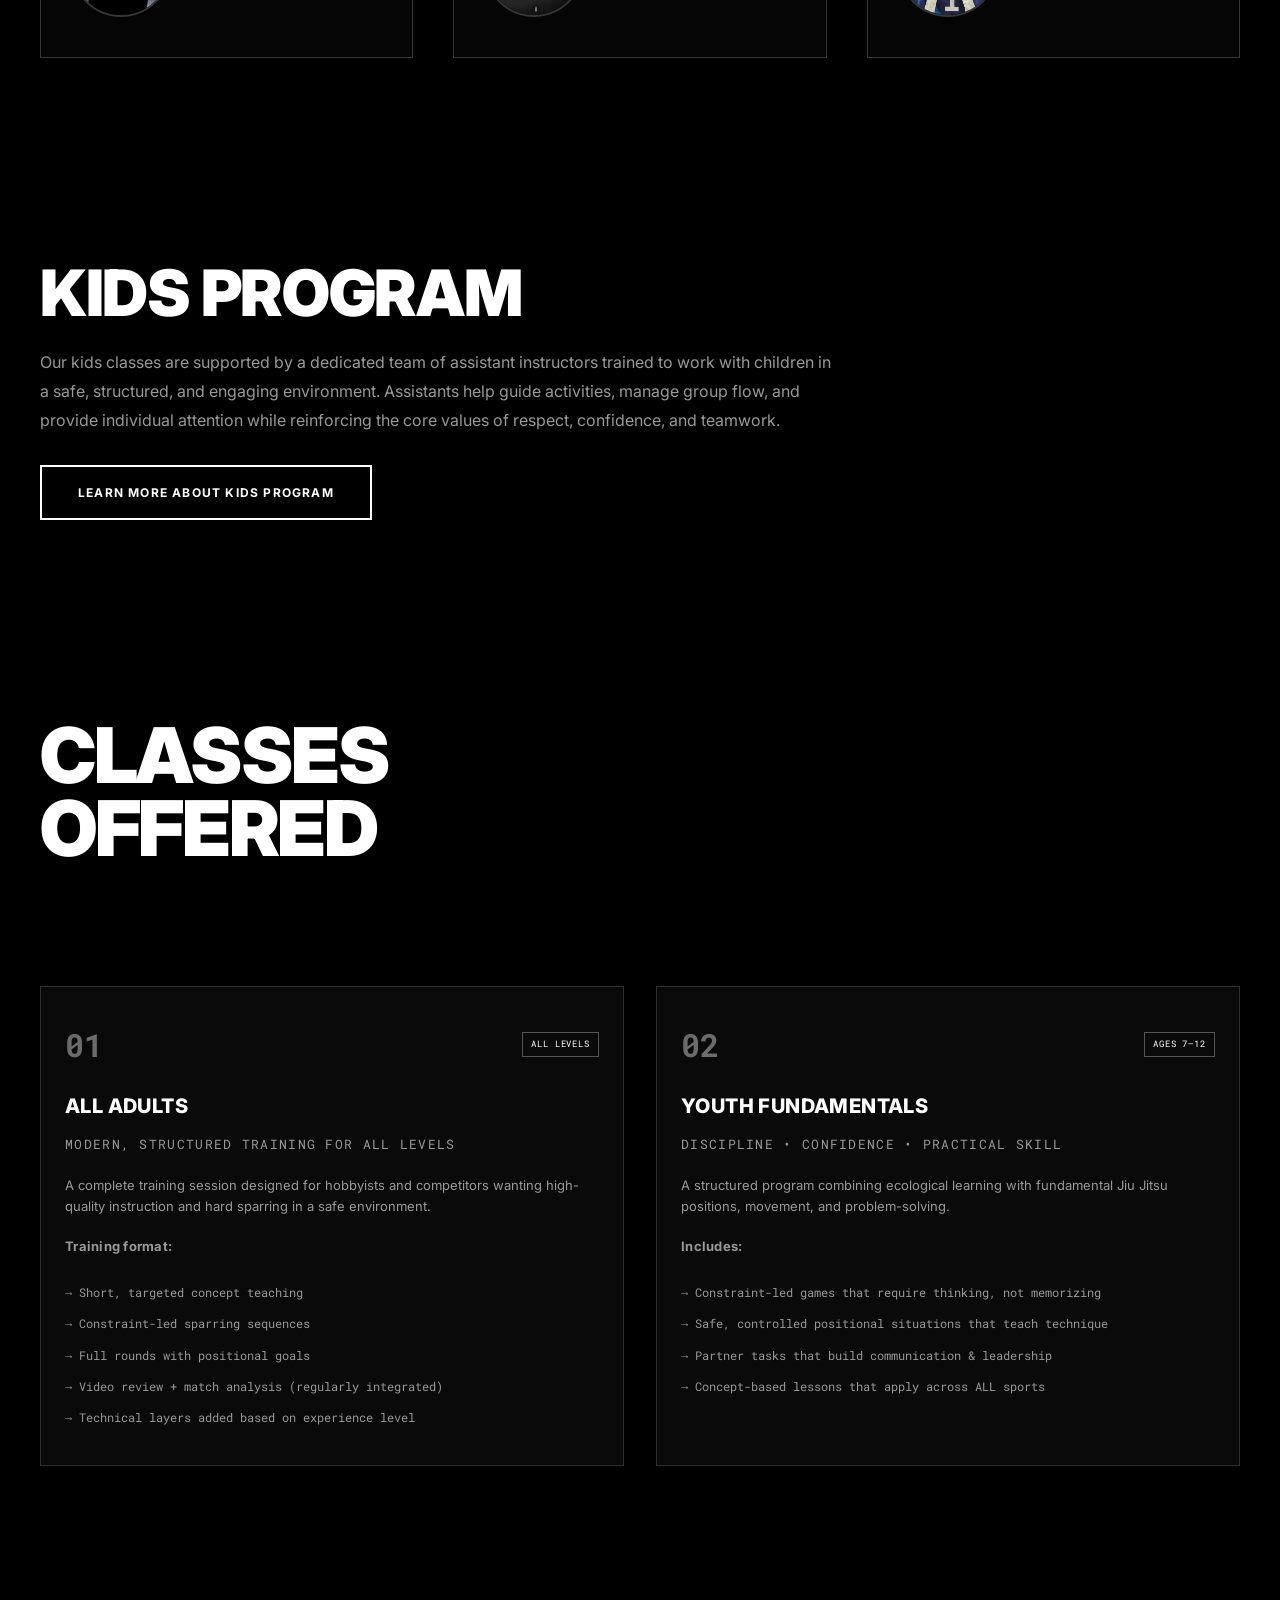
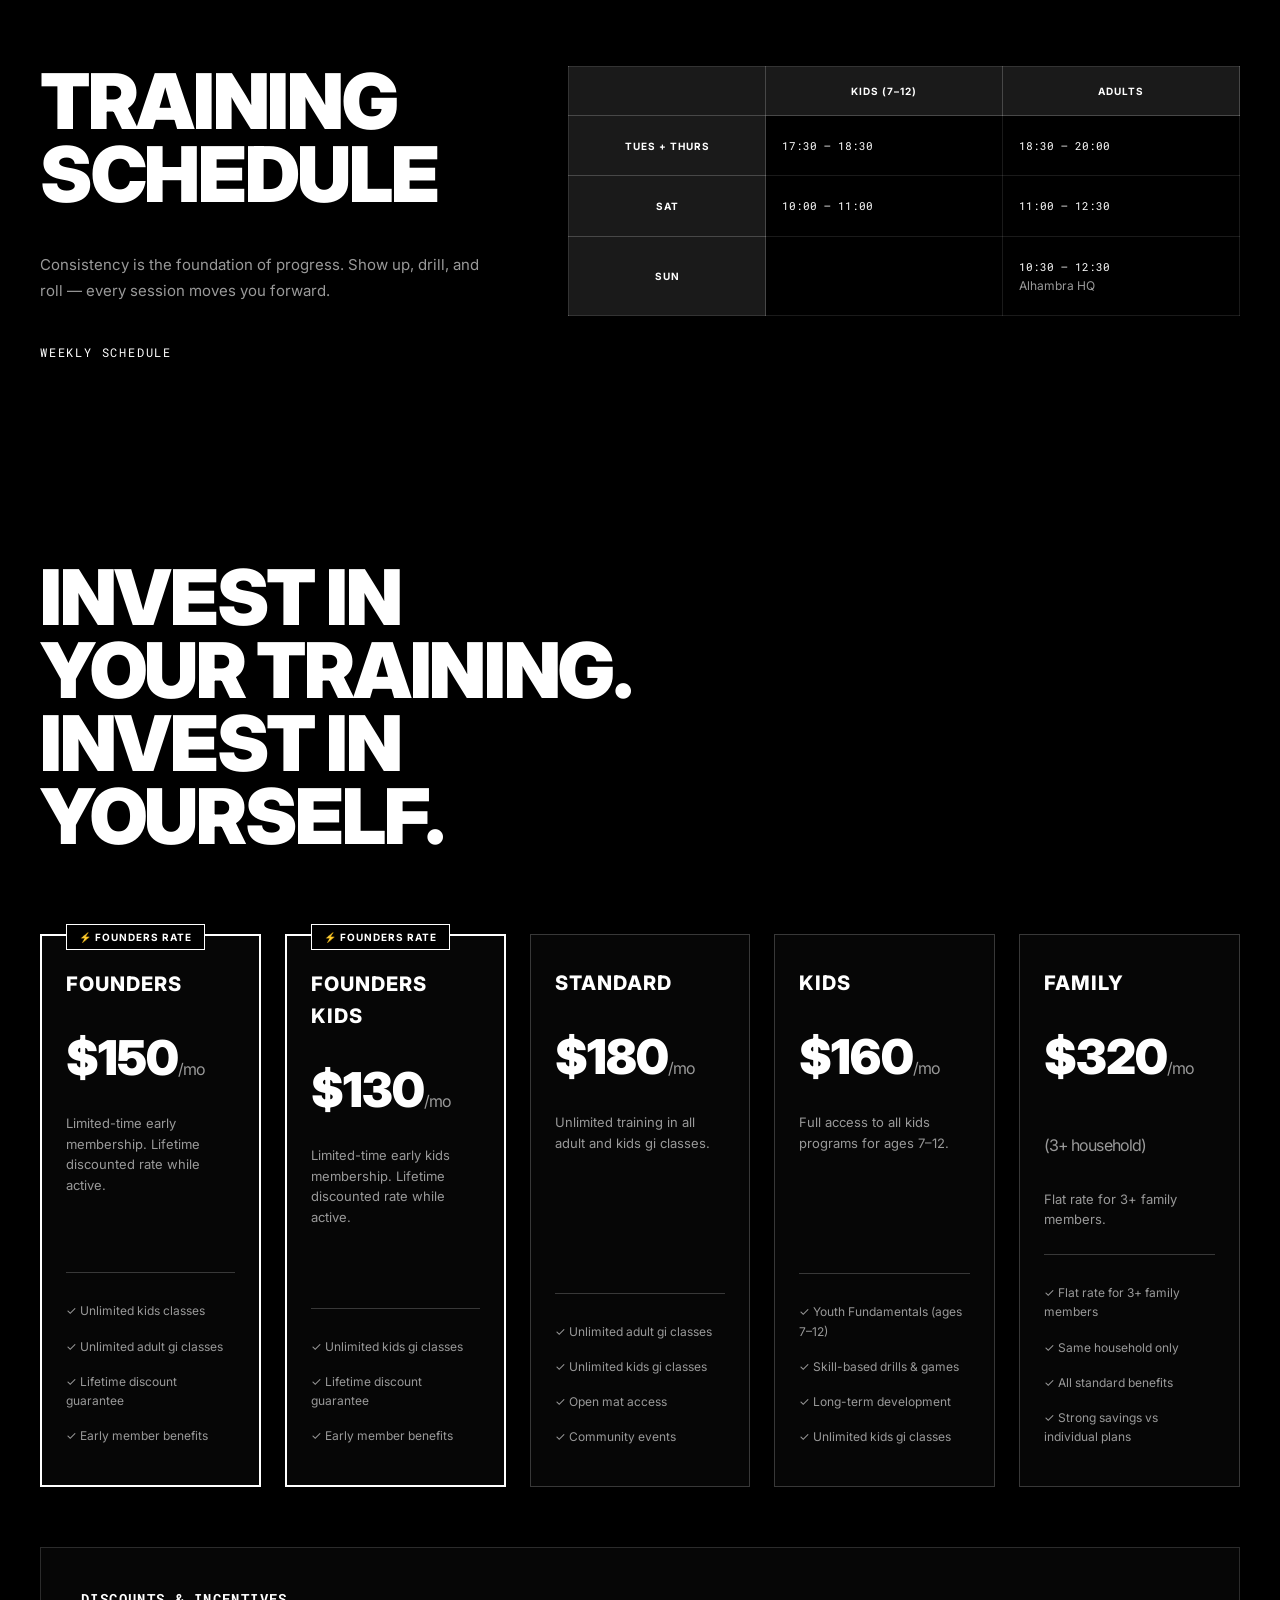
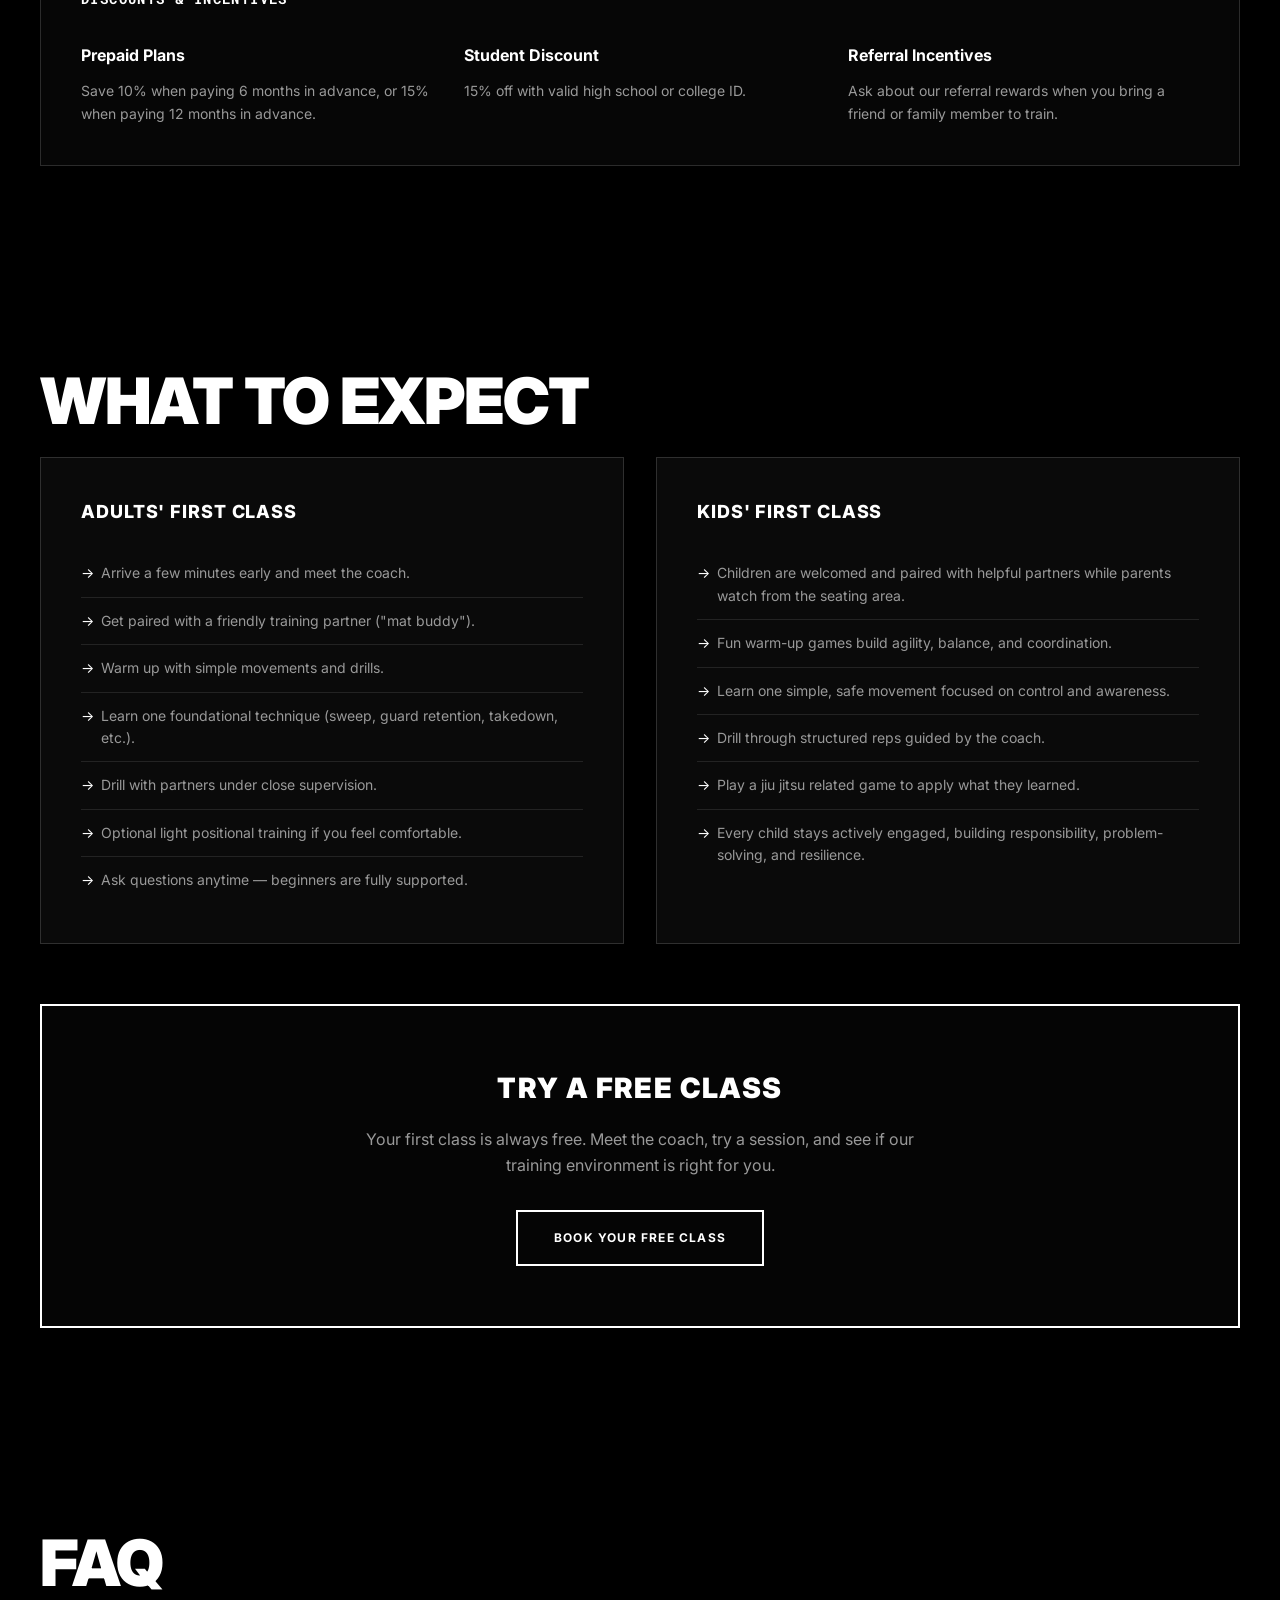
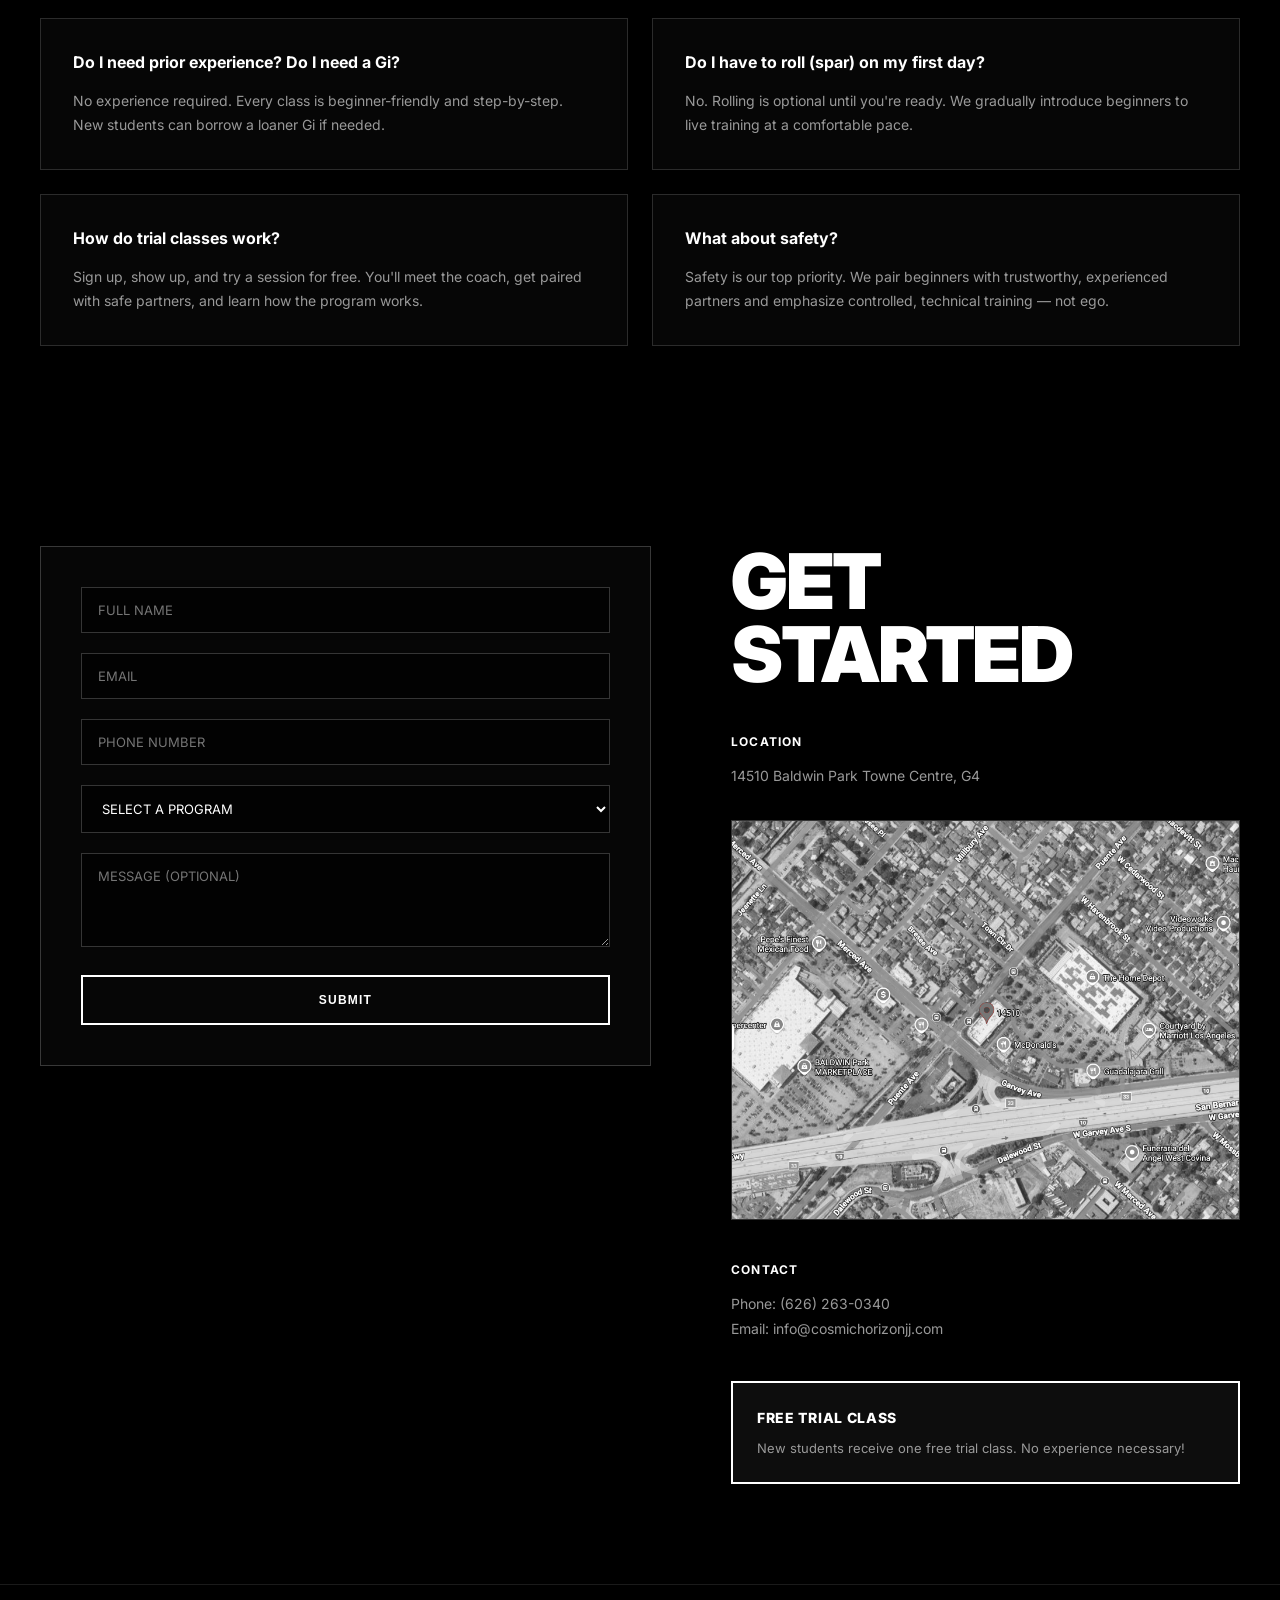
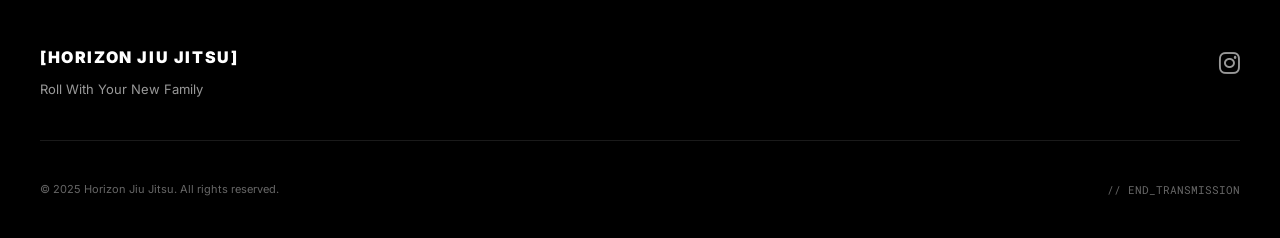
==== commit a46e820b: "Split schedule into kids and adults columns with days as rows Co-Authored-By: Claude Opus 4.6 (1M co" ====
--- a/index.html
+++ b/index.html
@@ -182,26 +182,28 @@
             </div>
             <div class="schedule-table-wrapper">
                 <table class="schedule-table schedule-simple">
+                    <thead>
+                        <tr>
+                            <th></th>
+                            <th>KIDS (7–12)</th>
+                            <th>ADULTS</th>
+                        </tr>
+                    </thead>
                     <tbody>
                         <tr>
                             <th class="schedule-row-label">TUES + THURS</th>
-                            <td><span class="schedule-time">17:30 – 18:30</span> Kids (Ages 7–12)</td>
-                        </tr>
-                        <tr>
-                            <th class="schedule-row-label">TUES + THURS</th>
-                            <td><span class="schedule-time">18:30 – 20:00</span> Adults</td>
+                            <td><span class="schedule-time">17:30 – 18:30</span></td>
+                            <td><span class="schedule-time">18:30 – 20:00</span></td>
                         </tr>
                         <tr>
                             <th class="schedule-row-label">SAT</th>
-                            <td><span class="schedule-time">10:00 – 11:00</span> Kids (Ages 7–12)</td>
-                        </tr>
-                        <tr>
-                            <th class="schedule-row-label">SAT</th>
-                            <td><span class="schedule-time">11:00 – 12:30</span> Adults</td>
+                            <td><span class="schedule-time">10:00 – 11:00</span></td>
+                            <td><span class="schedule-time">11:00 – 12:30</span></td>
                         </tr>
                         <tr>
                             <th class="schedule-row-label">SUN</th>
-                            <td><span class="schedule-time">10:30 – 12:30</span> Adults<br>Alhambra Headquarters</td>
+                            <td></td>
+                            <td><span class="schedule-time">10:30 – 12:30</span><br>Alhambra HQ</td>
                         </tr>
                     </tbody>
                 </table>
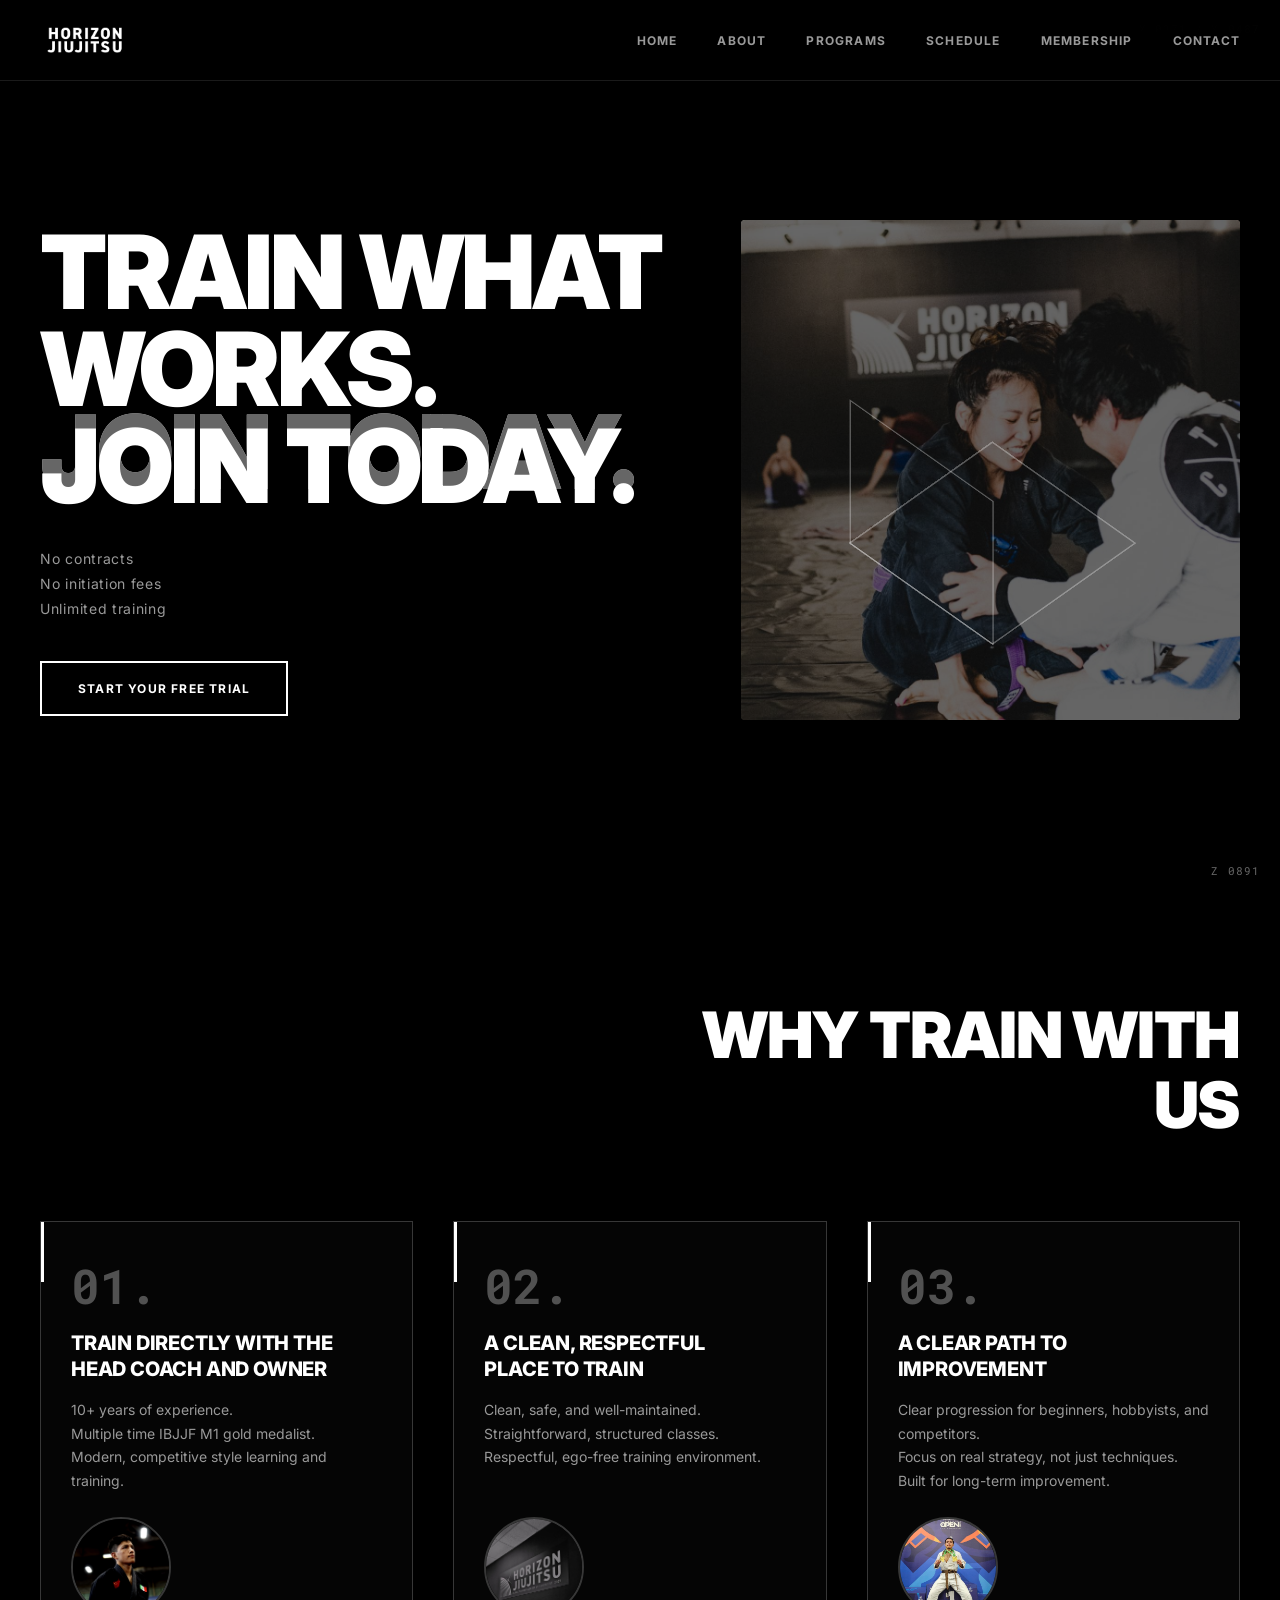
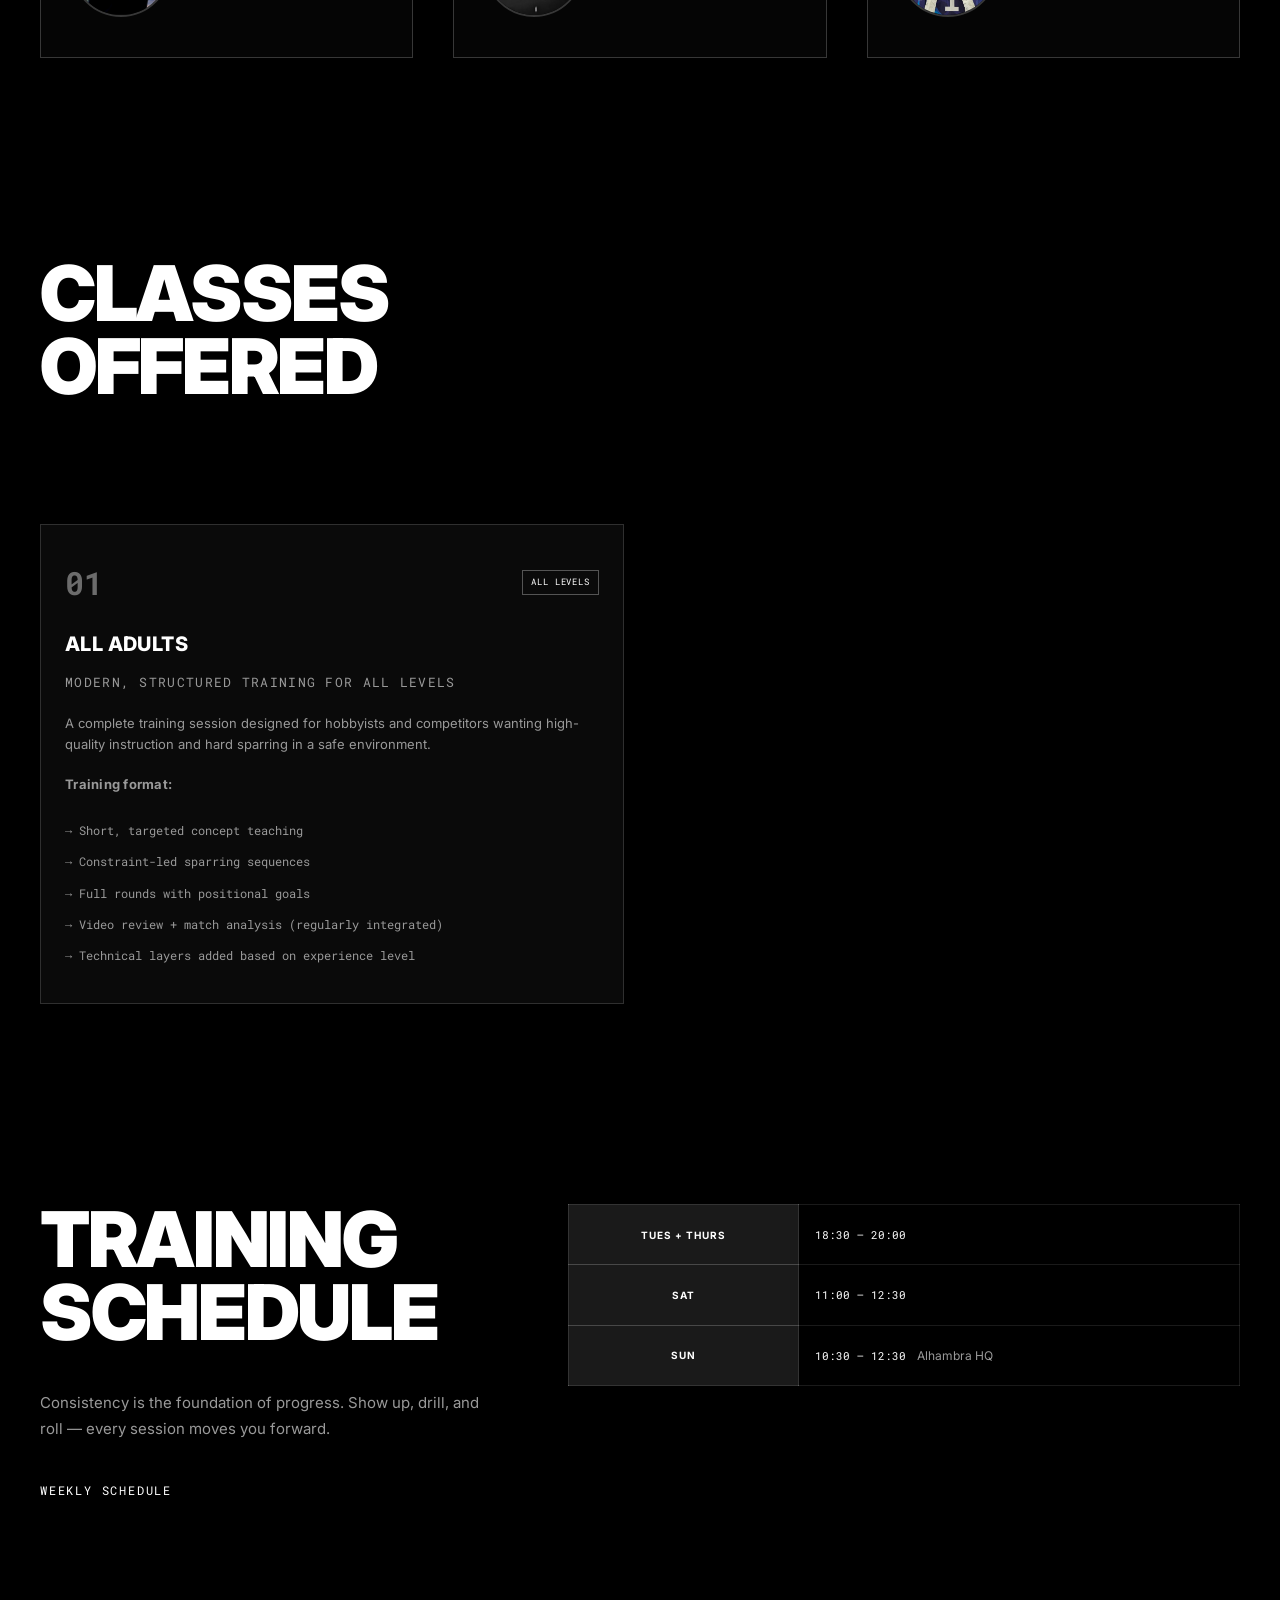
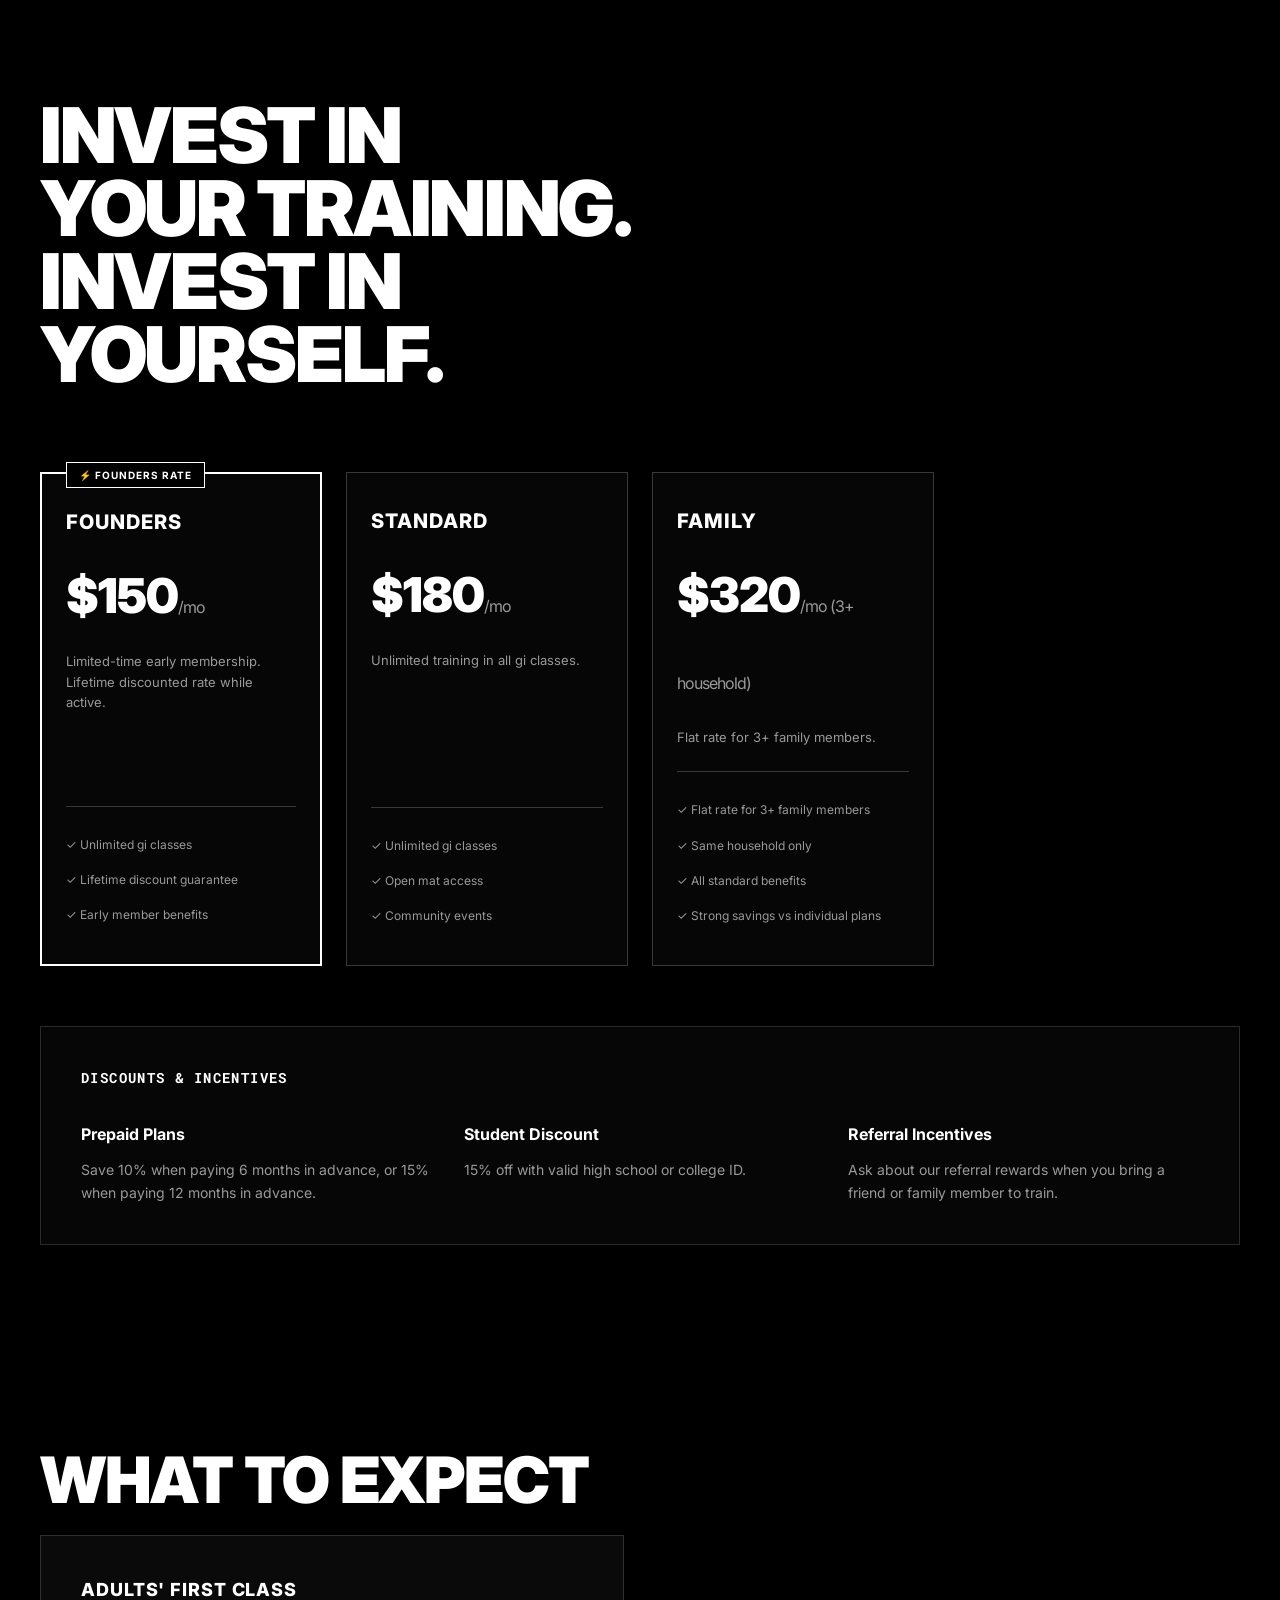
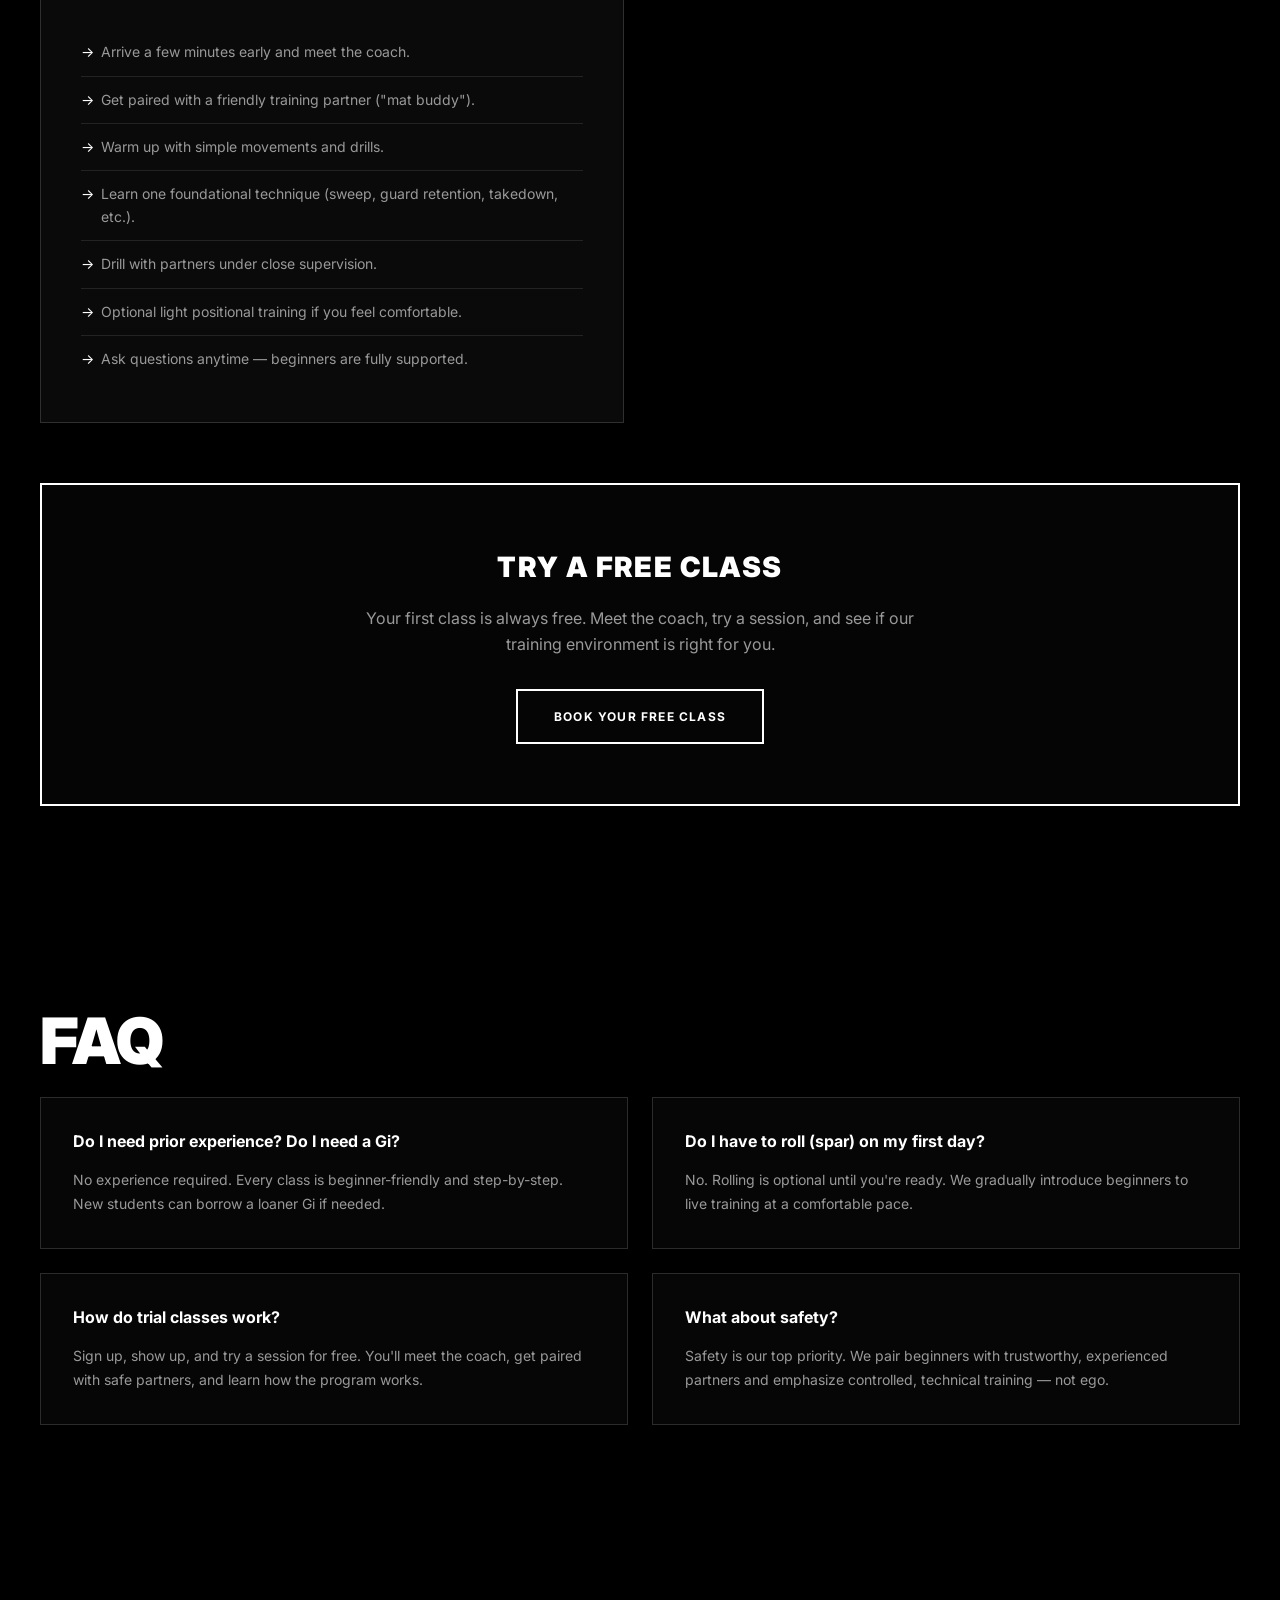
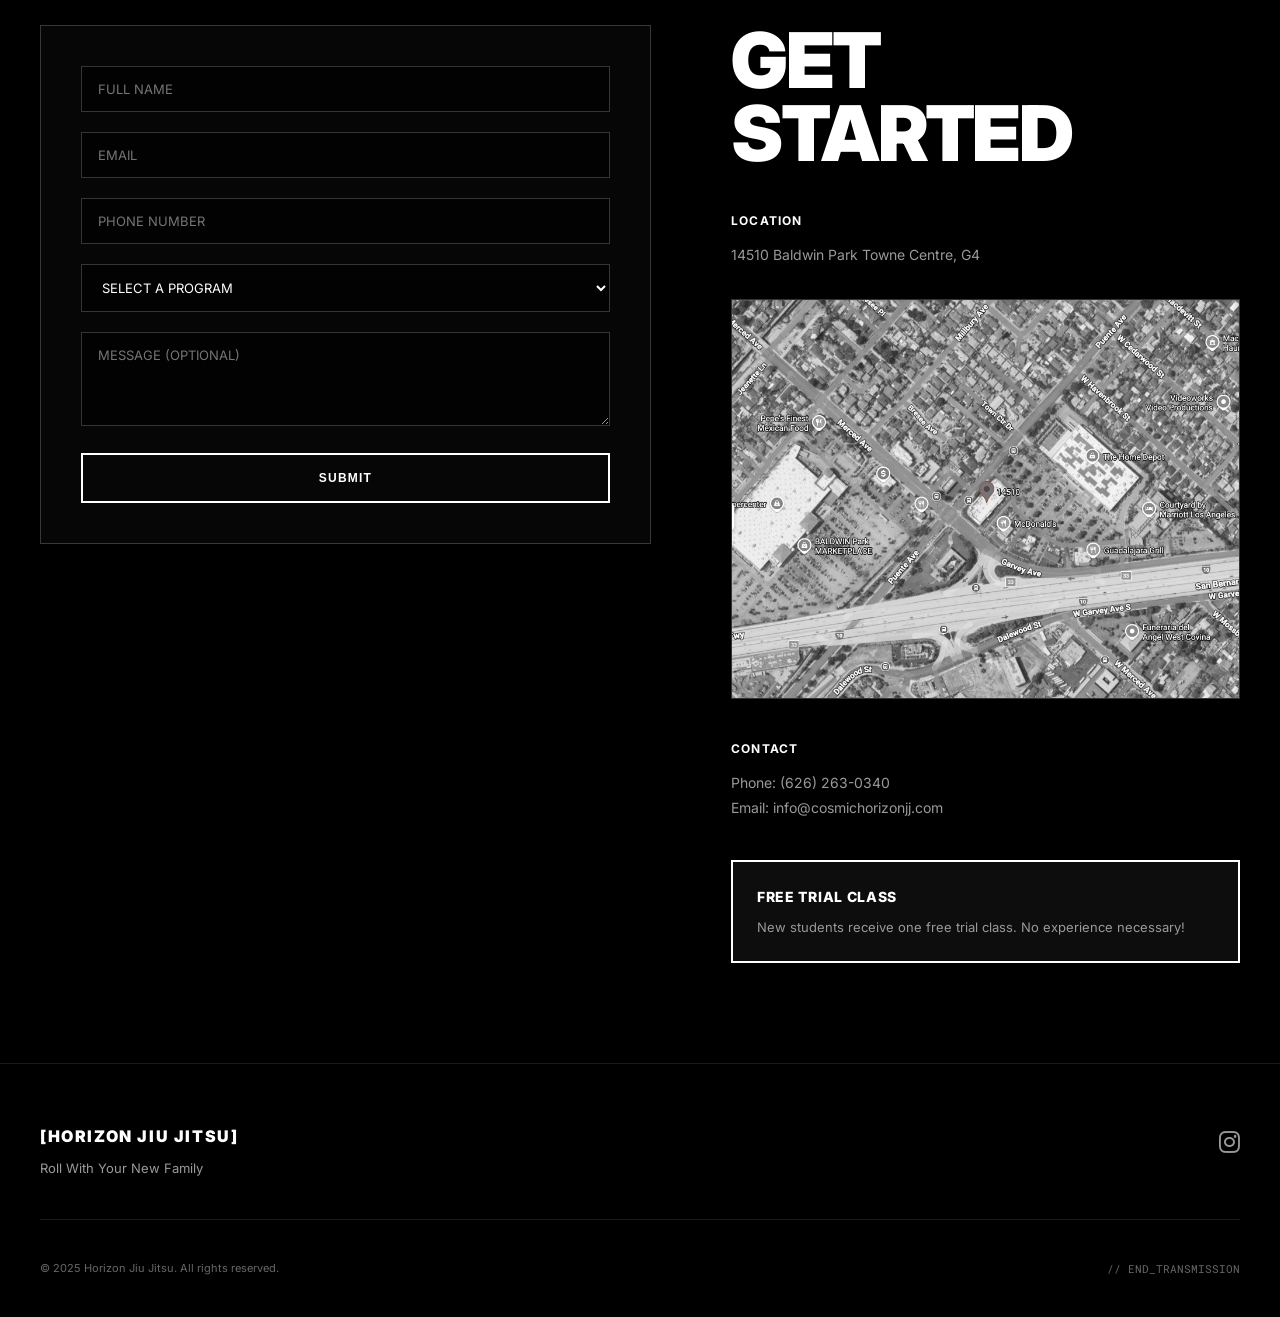
==== commit 7f2bf00b: "Remove kids program from website Co-Authored-By: Claude Opus 4.6 <noreply@anthropic.com>" ====
--- a/index.html
+++ b/index.html
@@ -117,15 +117,6 @@
         </div>
     </section>
 
-    <!-- Kids Program Section -->
-    <section class="section kids-team-section">
-        <div class="section-header">
-            <h2 class="section-title">KIDS PROGRAM</h2>
-        </div>
-        <p class="kids-team-intro">Our kids classes are supported by a dedicated team of assistant instructors trained to work with children in a safe, structured, and engaging environment. Assistants help guide activities, manage group flow, and provide individual attention while reinforcing the core values of respect, confidence, and teamwork.</p>
-        <a href="kids.html" class="btn-primary" style="margin-top: 30px; display: inline-block;">LEARN MORE ABOUT KIDS PROGRAM</a>
-    </section>
-
     <!-- Programs Section -->
     <section id="classes" class="section programs">
         <div class="programs-header">
@@ -153,22 +144,6 @@
                 </ul>
             </div>
 
-            <div class="program-card">
-                <div class="program-header">
-                    <span class="program-number">02</span>
-                    <span class="program-tag">AGES 7–12</span>
-                </div>
-                <h3>YOUTH FUNDAMENTALS</h3>
-                <p class="program-subtitle">DISCIPLINE • CONFIDENCE • PRACTICAL SKILL</p>
-                <p>A structured program combining ecological learning with fundamental Jiu Jitsu positions, movement, and problem-solving.</p>
-                <p class="program-label">Includes:</p>
-                <ul class="program-features">
-                    <li>→ Constraint-led games that require thinking, not memorizing</li>
-                    <li>→ Safe, controlled positional situations that teach technique</li>
-                    <li>→ Partner tasks that build communication & leadership</li>
-                    <li>→ Concept-based lessons that apply across ALL sports</li>
-                </ul>
-            </div>
         </div>
     </section>
 
@@ -182,28 +157,18 @@
             </div>
             <div class="schedule-table-wrapper">
                 <table class="schedule-table schedule-simple">
-                    <thead>
-                        <tr>
-                            <th></th>
-                            <th>KIDS (7–12)</th>
-                            <th>ADULTS</th>
-                        </tr>
-                    </thead>
                     <tbody>
                         <tr>
                             <th class="schedule-row-label">TUES + THURS</th>
-                            <td><span class="schedule-time">17:30 – 18:30</span></td>
                             <td><span class="schedule-time">18:30 – 20:00</span></td>
                         </tr>
                         <tr>
                             <th class="schedule-row-label">SAT</th>
-                            <td><span class="schedule-time">10:00 – 11:00</span></td>
                             <td><span class="schedule-time">11:00 – 12:30</span></td>
                         </tr>
                         <tr>
                             <th class="schedule-row-label">SUN</th>
-                            <td></td>
-                            <td><span class="schedule-time">10:30 – 12:30</span><br>Alhambra HQ</td>
+                            <td><span class="schedule-time">10:30 – 12:30</span> Alhambra HQ</td>
                         </tr>
                     </tbody>
                 </table>
@@ -217,27 +182,14 @@
             <h2 class="section-title-large">INVEST IN<br>YOUR TRAINING.<br>INVEST IN<br>YOURSELF.</h2>
         </div>
 
-        <div class="pricing-grid pricing-grid-5">
+        <div class="pricing-grid">
             <div class="pricing-card featured">
                 <div class="pricing-badge">⚡ FOUNDERS RATE</div>
                 <h3>FOUNDERS</h3>
                 <div class="price">$150<span>/mo</span></div>
                 <p class="pricing-description">Limited-time early membership. Lifetime discounted rate while active.</p>
                 <ul class="pricing-features">
-                    <li>✓ Unlimited kids classes</li>
-                    <li>✓ Unlimited adult gi classes</li>
-                    <li>✓ Lifetime discount guarantee</li>
-                    <li>✓ Early member benefits</li>
-                </ul>
-            </div>
-
-            <div class="pricing-card featured">
-                <div class="pricing-badge">⚡ FOUNDERS RATE</div>
-                <h3>FOUNDERS KIDS</h3>
-                <div class="price">$130<span>/mo</span></div>
-                <p class="pricing-description">Limited-time early kids membership. Lifetime discounted rate while active.</p>
-                <ul class="pricing-features">
-                    <li>✓ Unlimited kids gi classes</li>
+                    <li>✓ Unlimited gi classes</li>
                     <li>✓ Lifetime discount guarantee</li>
                     <li>✓ Early member benefits</li>
                 </ul>
@@ -246,24 +198,11 @@
             <div class="pricing-card">
                 <h3>STANDARD</h3>
                 <div class="price">$180<span>/mo</span></div>
-                <p class="pricing-description">Unlimited training in all adult and kids gi classes.</p>
+                <p class="pricing-description">Unlimited training in all gi classes.</p>
                 <ul class="pricing-features">
-                    <li>✓ Unlimited adult gi classes</li>
-                    <li>✓ Unlimited kids gi classes</li>
+                    <li>✓ Unlimited gi classes</li>
                     <li>✓ Open mat access</li>
                     <li>✓ Community events</li>
-                </ul>
-            </div>
-
-            <div class="pricing-card">
-                <h3>KIDS</h3>
-                <div class="price">$160<span>/mo</span></div>
-                <p class="pricing-description">Full access to all kids programs for ages 7–12.</p>
-                <ul class="pricing-features">
-                    <li>✓ Youth Fundamentals (ages 7–12)</li>
-                    <li>✓ Skill-based drills & games</li>
-                    <li>✓ Long-term development</li>
-                    <li>✓ Unlimited kids gi classes</li>
                 </ul>
             </div>
 
@@ -317,17 +256,6 @@
                     <li>Ask questions anytime — beginners are fully supported.</li>
                 </ul>
             </div>
-            <div class="expect-card">
-                <h3>KIDS' FIRST CLASS</h3>
-                <ul class="expect-list">
-                    <li>Children are welcomed and paired with helpful partners while parents watch from the seating area.</li>
-                    <li>Fun warm-up games build agility, balance, and coordination.</li>
-                    <li>Learn one simple, safe movement focused on control and awareness.</li>
-                    <li>Drill through structured reps guided by the coach.</li>
-                    <li>Play a jiu jitsu related game to apply what they learned.</li>
-                    <li>Every child stays actively engaged, building responsibility, problem-solving, and resilience.</li>
-                </ul>
-            </div>
         </div>
 
         <div class="trial-banner">
@@ -409,7 +337,6 @@
                             <option value="Fundamentals">Fundamentals</option>
                             <option value="Advanced Gi">Advanced Gi</option>
                             <option value="No-Gi">No-Gi</option>
-                            <option value="Kids Program">Kids Program</option>
                             <option value="Women's Class">Women's Class</option>
                         </select>
                     </div>
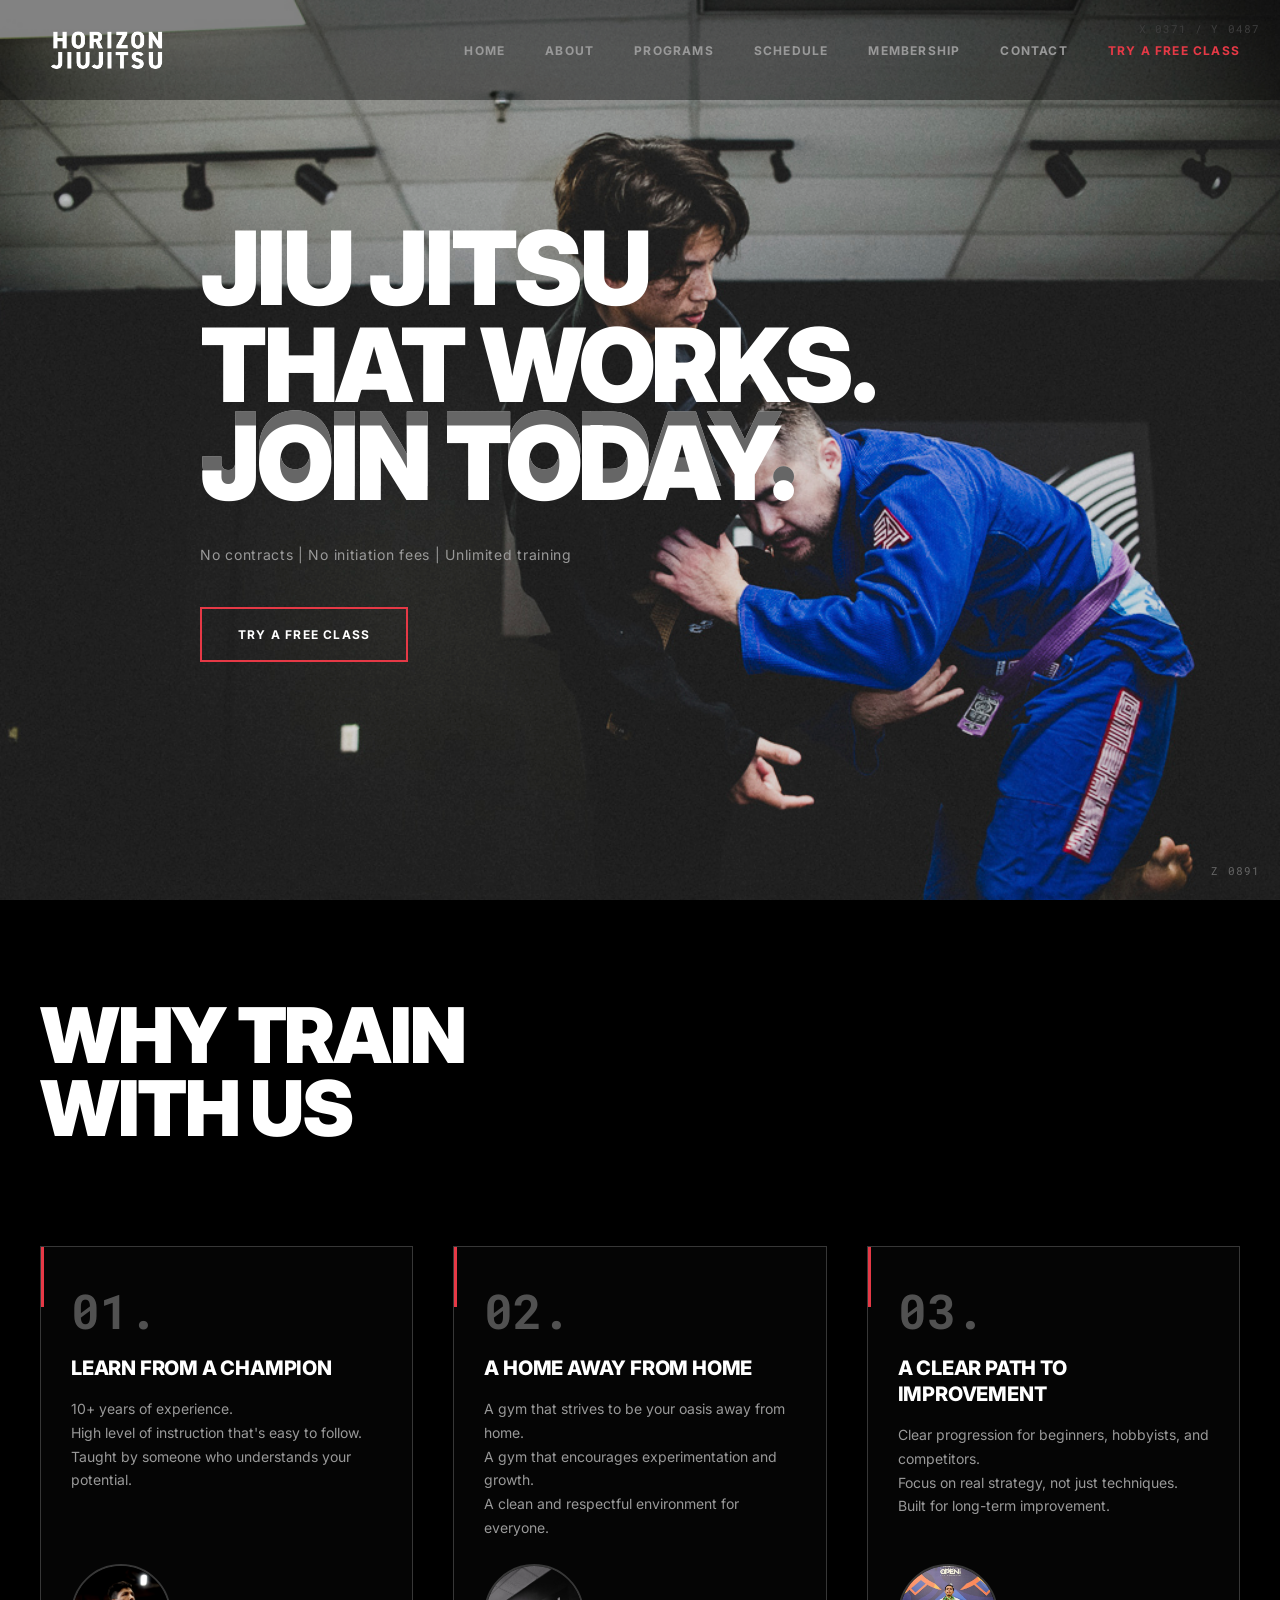
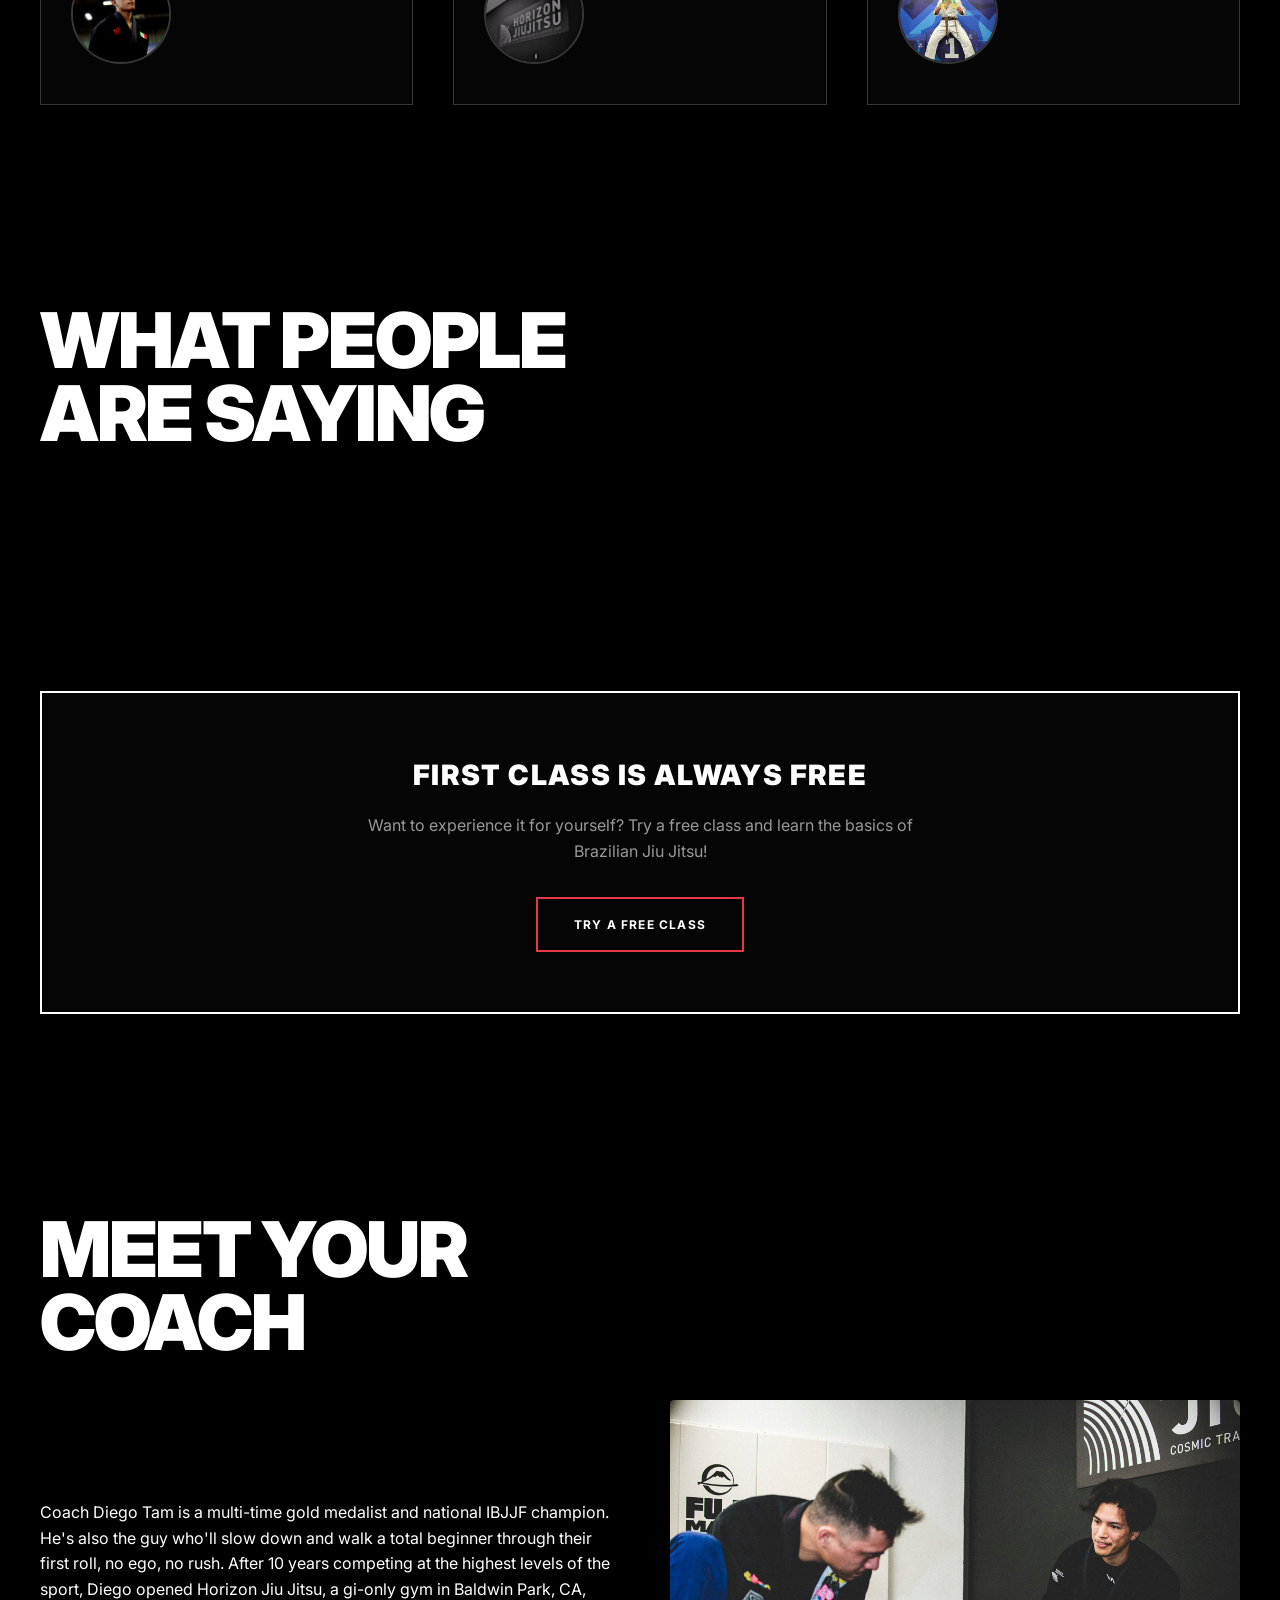
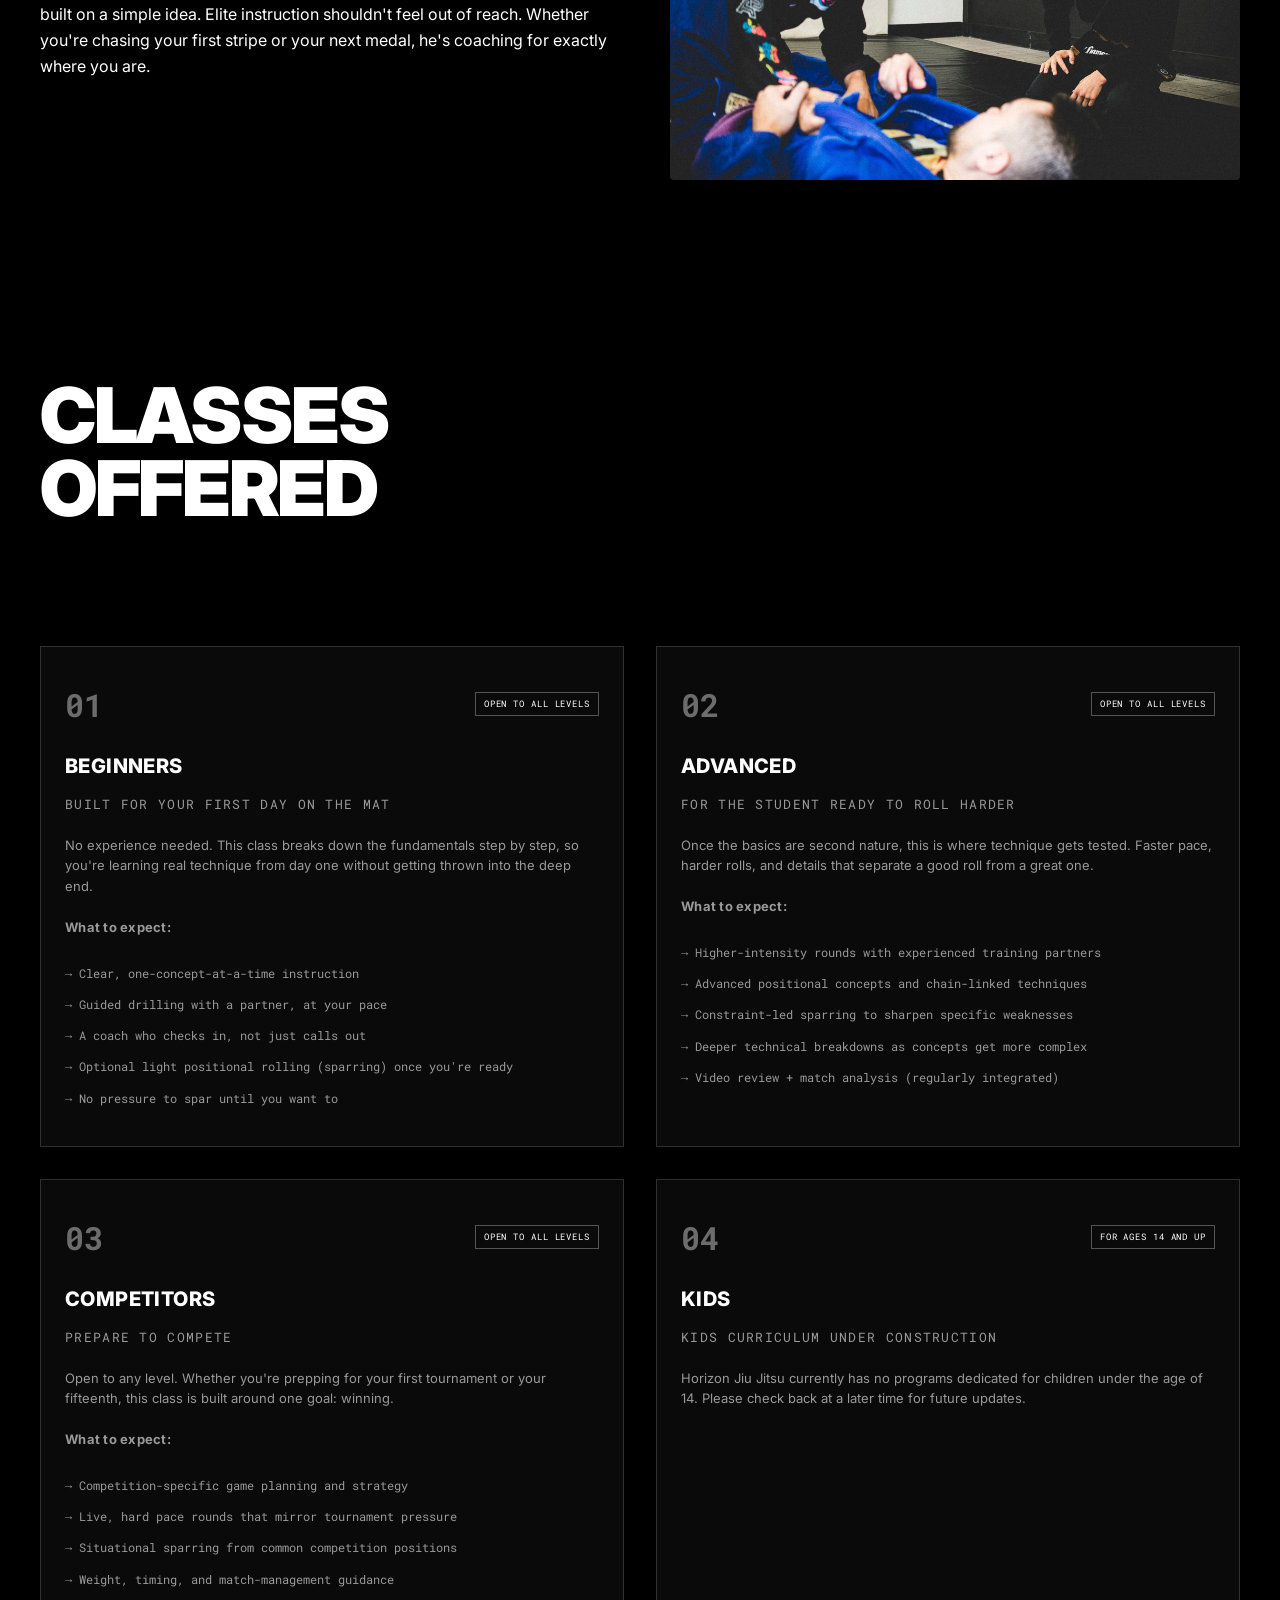
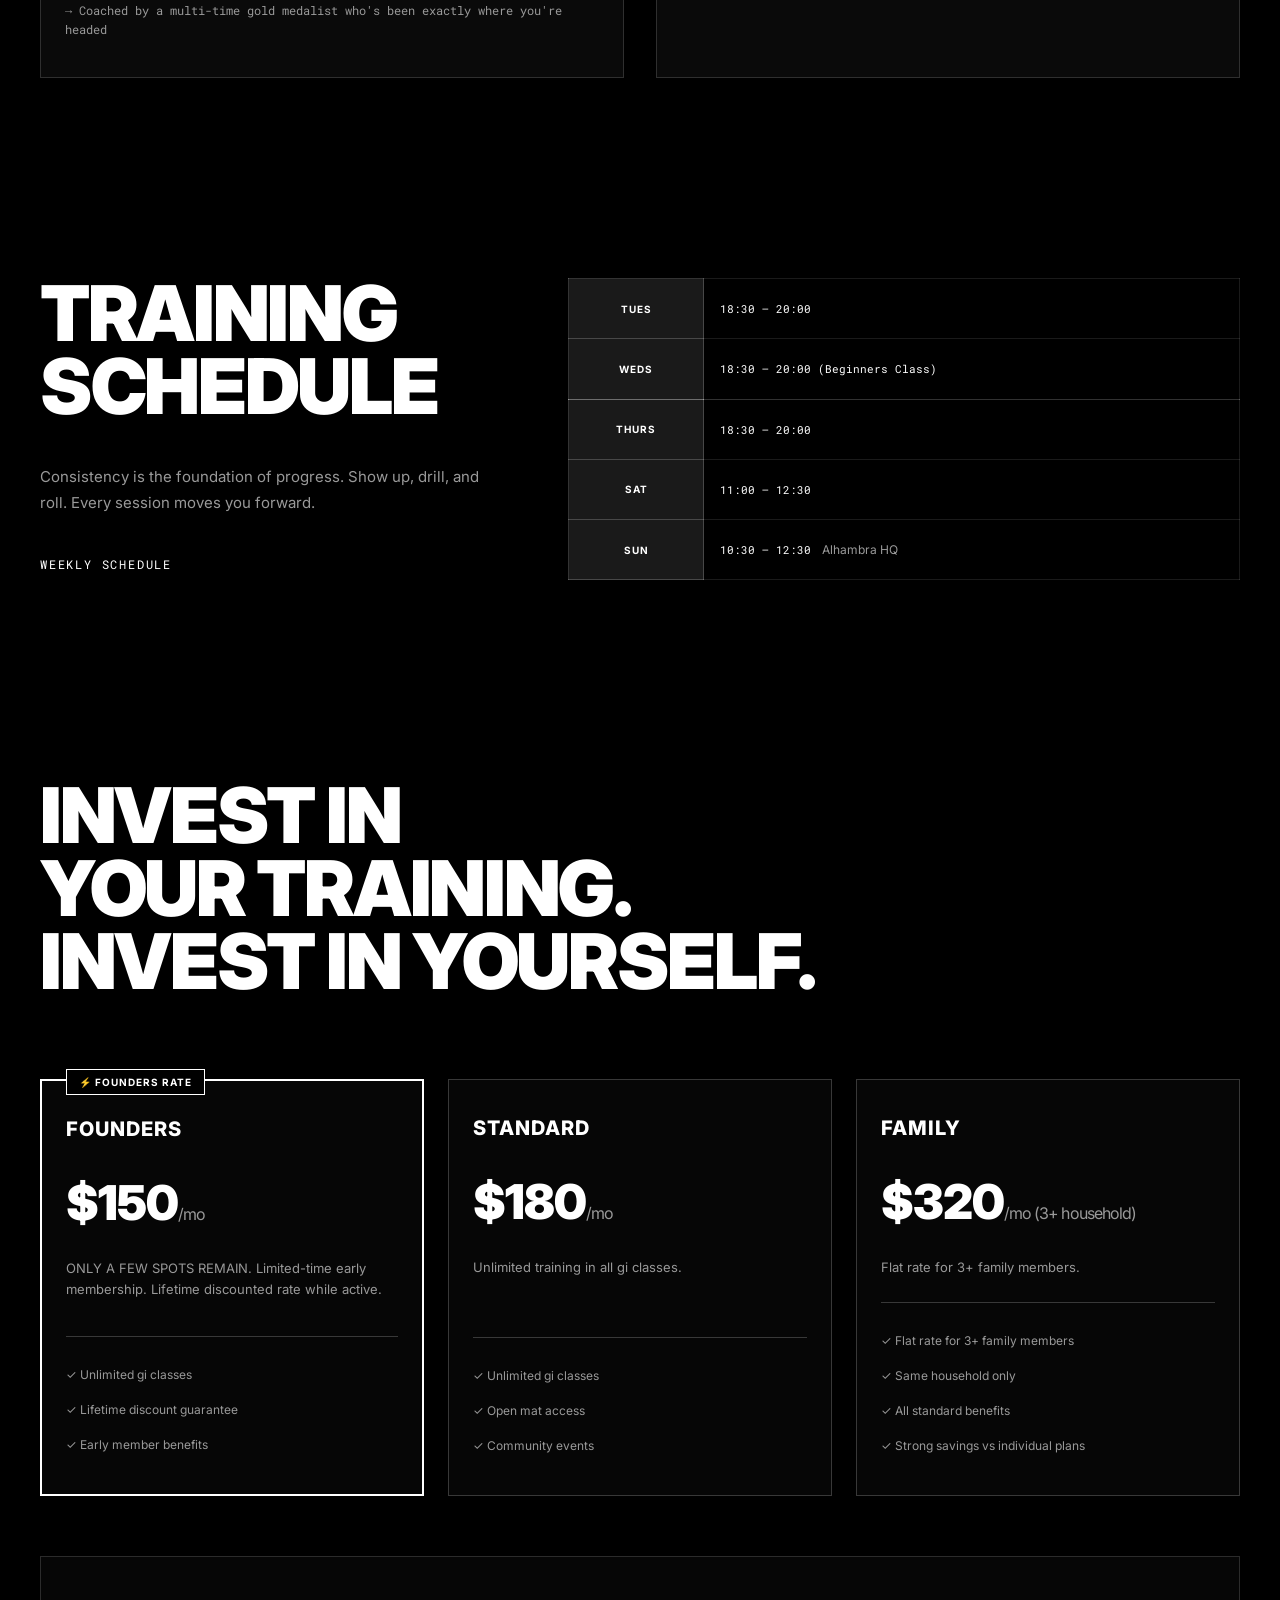
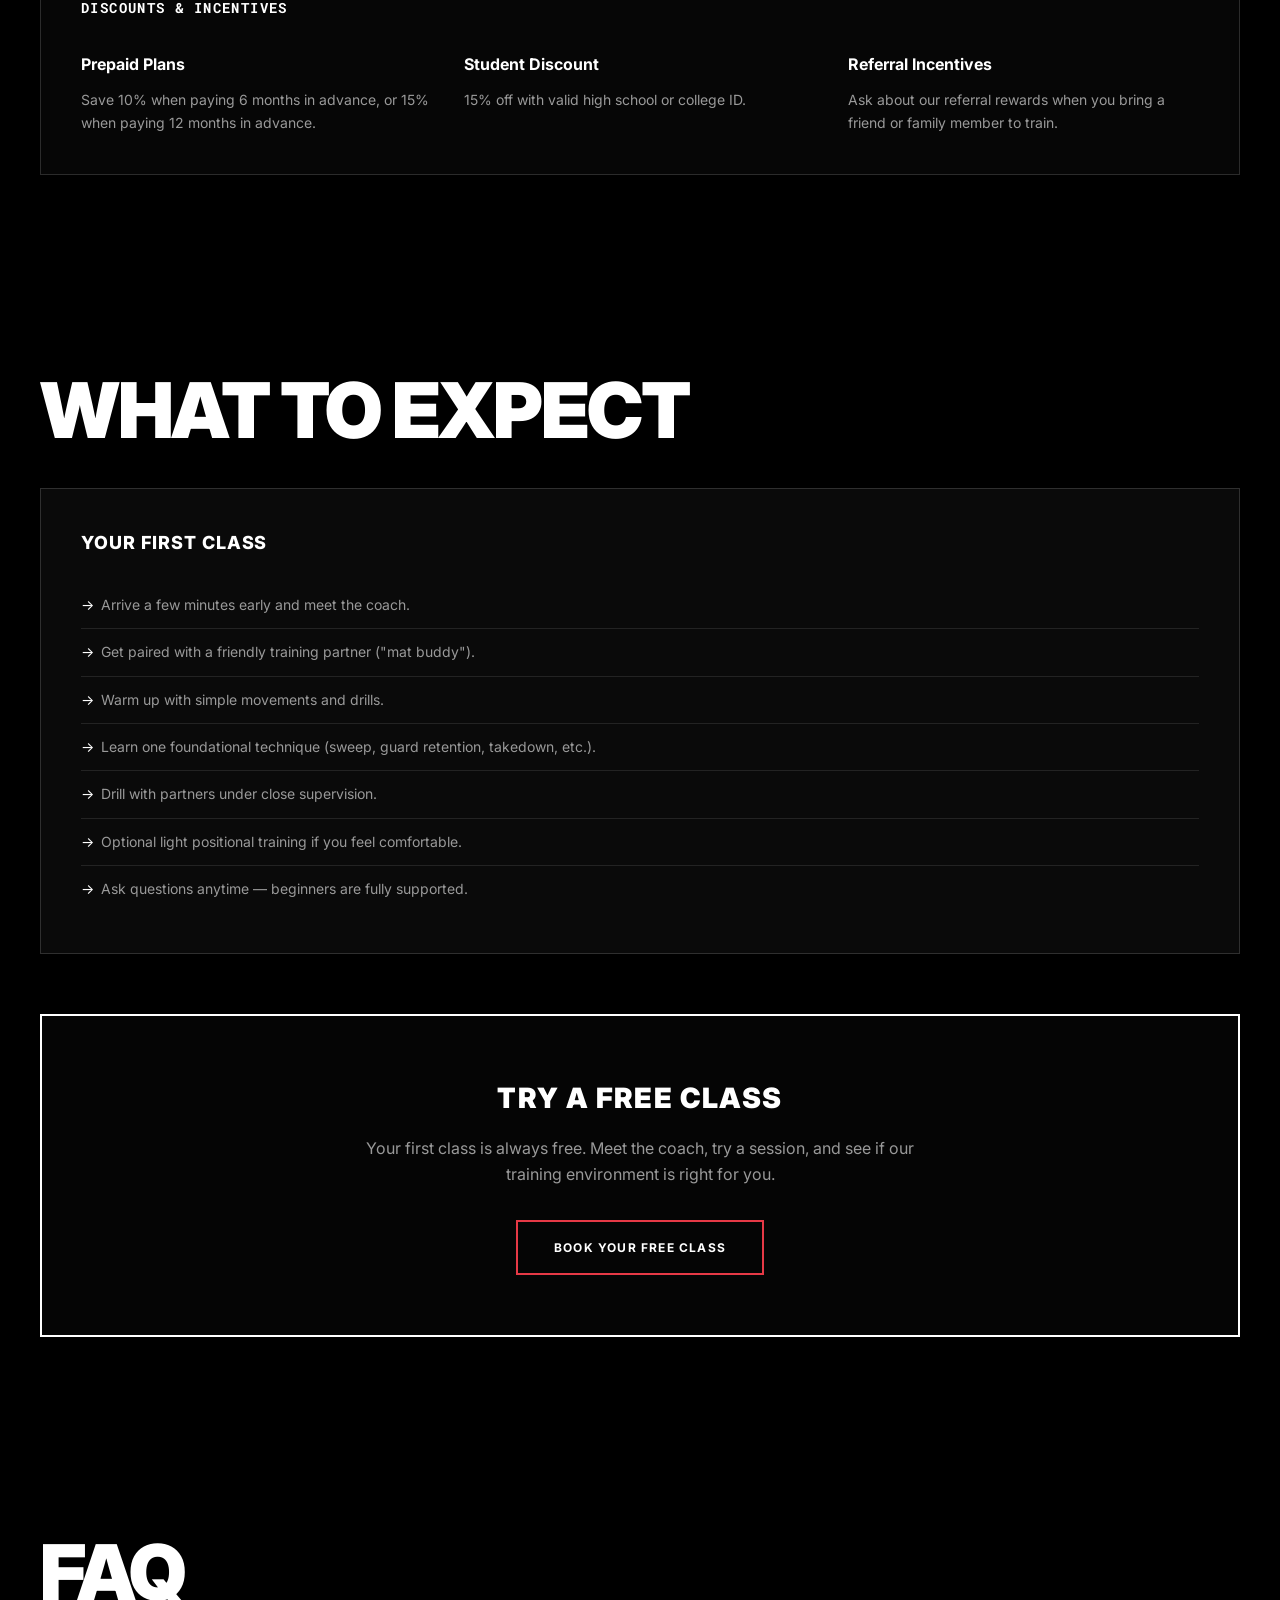
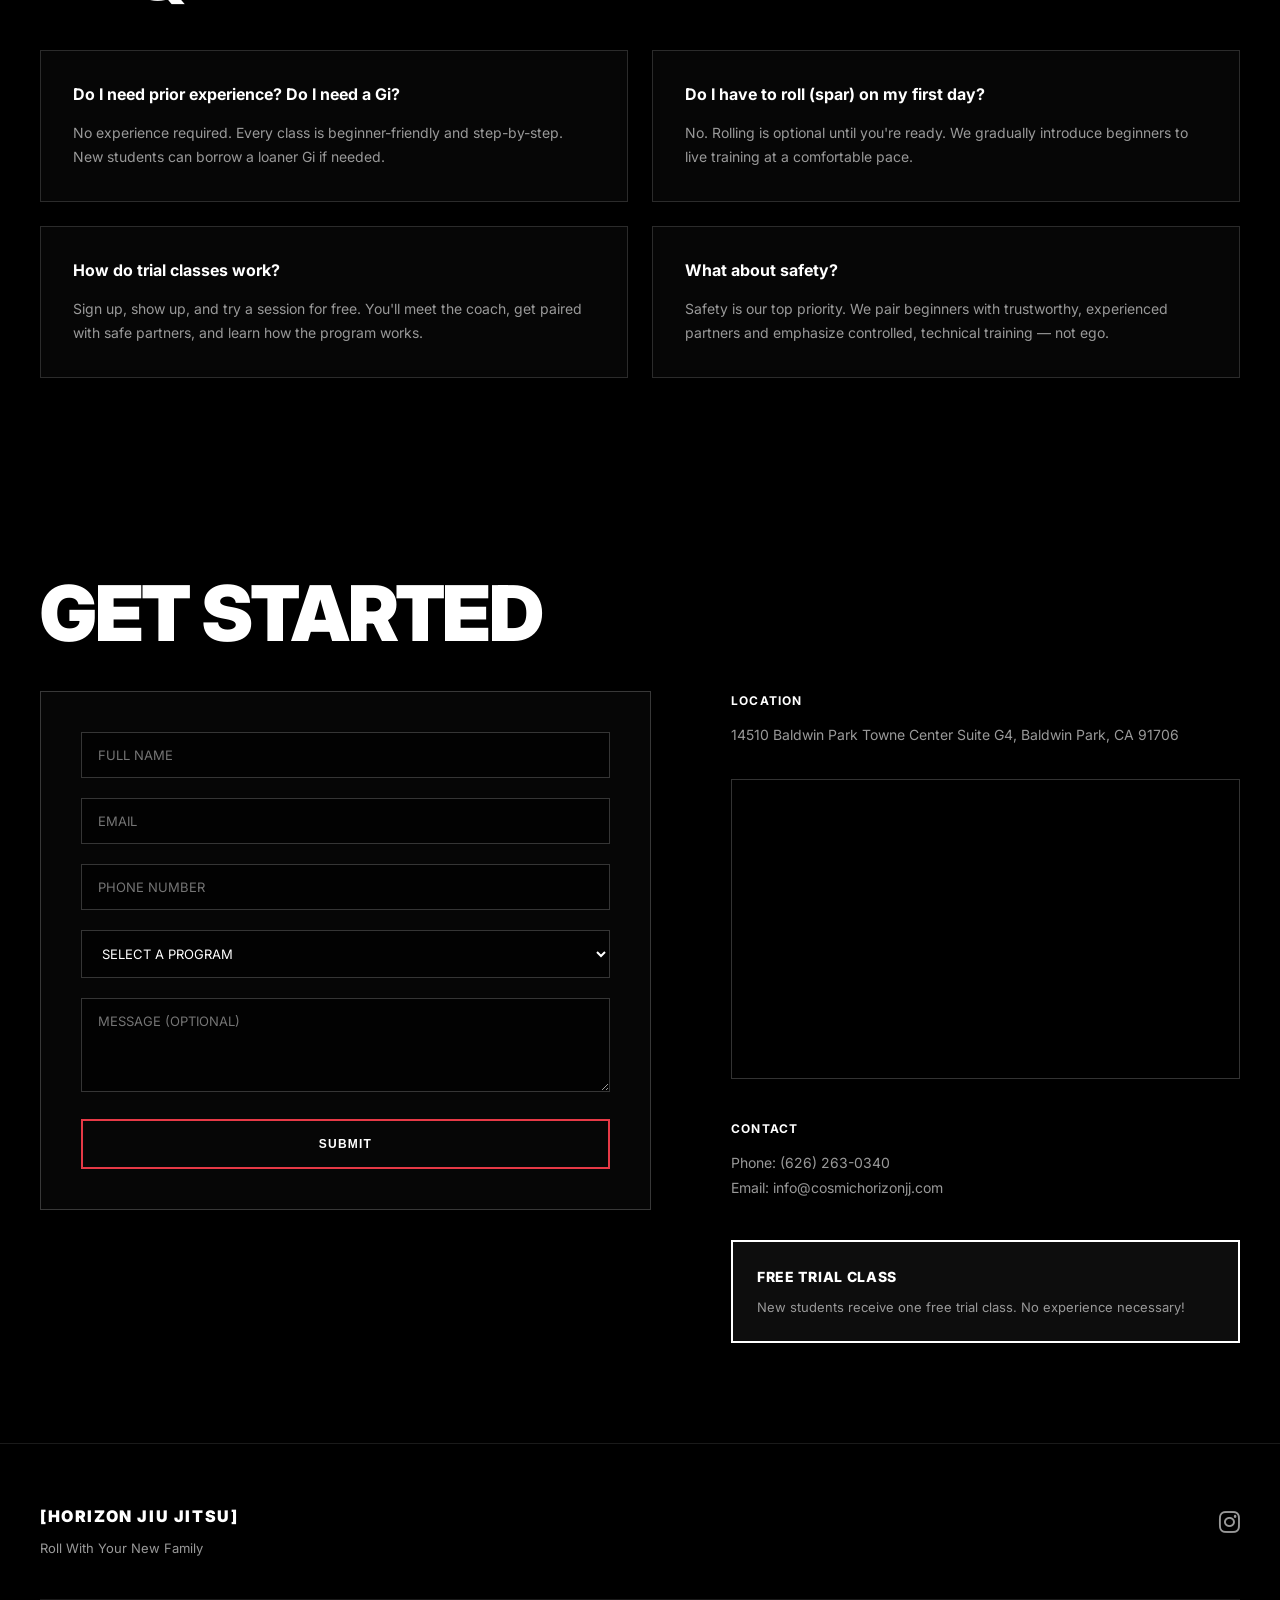
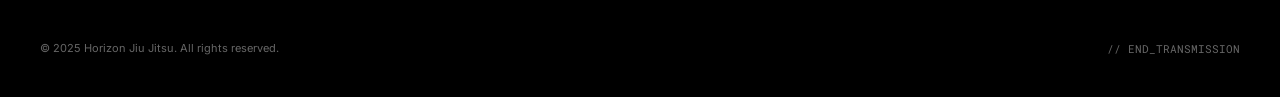
==== commit 3ca75bba: "final homepage build: hero, programs, discounts, reviews, contact, coach section, new images" ====
--- a/index.html
+++ b/index.html
@@ -41,7 +41,7 @@
     <nav class="nav">
         <div class="nav-container">
             <div class="nav-logo">
-                <img src="horizonlogo.jpg" alt="Horizon Jiu Jitsu" class="nav-logo-img" style="height: 40px; width: auto; max-height: 40px;">
+                <img src="hjjlogo.png" alt="Horizon Jiu Jitsu" class="nav-logo-img" style="height: 40px; width: auto; max-height: 40px;">
             </div>
             <button class="nav-toggle" aria-label="Toggle menu" aria-expanded="false">
                 <span></span>
@@ -50,41 +50,34 @@
             </button>
             <ul class="nav-menu">
                 <li><a href="#home">HOME</a></li>
-                <li><a href="#about">ABOUT</a></li>
+                <li><a href="#coach">ABOUT</a></li>
                 <li><a href="#classes">PROGRAMS</a></li>
                 <li><a href="#schedule">SCHEDULE</a></li>
                 <li><a href="#membership">MEMBERSHIP</a></li>
                 <li><a href="#contact">CONTACT</a></li>
+                <li><a href="free-trial.html" class="nav-cta">TRY A FREE CLASS</a></li>
             </ul>
         </div>
     </nav>
 
-    <!-- Hero Section -->
     <section id="home" class="hero">
-        <div class="hero-grid">
-            <div class="hero-text">
-                <h1 class="hero-title">
-                    <span style="white-space: nowrap;">TRAIN WHAT</span><br>
-                    WORKS.<br>
-                    <span class="glitch" data-text="JOIN TODAY.">JOIN TODAY.</span>
-                </h1>
-                <p class="hero-subtitle">No contracts<br>No initiation fees<br>Unlimited training</p>
-                <a href="free-trial.html" class="btn-primary">START YOUR FREE TRIAL</a>
-            </div>
-            <div class="hero-visual">
-                <div class="hero-slideshow">
-                    <div class="hero-slide active" style="background-image: url('newpics1.jpg')"></div>
-                    <div class="hero-slide" style="background-image: url('newpics2.jpg')"></div>
-                    <div class="hero-slide" style="background-image: url('newpics3.jpg')"></div>
-                    <div class="hero-slide" style="background-image: url('newpics4.jpg')"></div>
-                </div>
-                <div class="wireframe-cube"></div>
-                <div class="wireframe-grid"></div>
-            </div>
-        </div>
-    </section>
-
-    <!-- About Section -->
+      <div class="hero-image" style="background-image: url('new-hero.jpg')"></div>
+      <div class="hero-overlay"></div>
+      <div class="hero-content">
+          <h1 class="hero-title">
+              <span style="white-space: nowrap;">JIU JITSU</span><br>
+              THAT WORKS.<br>
+              <span class="glitch" data-text="JOIN TODAY.">JOIN TODAY.</span>
+          </h1>
+          <div class="hero-bottom-row">
+            <div class="hero-subtitle-wrap">
+            <p class="hero-subtitle">No contracts | No initiation fees | Unlimited training</p>
+          </div>
+        <a href="free-trial.html" class="btn-primary">TRY A FREE CLASS</a>
+</div>
+  </section>
+
+    <!-- Why Train With Us Section -->
     <section id="about" class="section about">
         <div class="section-header">
             <h2 class="section-title">WHY TRAIN WITH US</h2>
@@ -92,16 +85,16 @@
         <div class="about-grid">
             <div class="about-card about-card-with-image">
                 <div class="card-number">01.</div>
-                <h3>TRAIN DIRECTLY WITH THE<br>HEAD COACH AND OWNER</h3>
-                <p>10+ years of experience.<br>Multiple time IBJJF M1 gold medalist.<br>Modern, competitive style learning and training.</p>
+                <h3>LEARN FROM A CHAMPION</h3>
+                <p>10+ years of experience.<br>High level of instruction that's easy to follow.<br>Taught by someone who understands your potential.</p>
                 <div class="card-image-bottom">
                     <img src="Diego.jpg" alt="Diego Tam" class="card-headshot">
                 </div>
             </div>
             <div class="about-card about-card-with-image">
                 <div class="card-number">02.</div>
-                <h3>A CLEAN, RESPECTFUL<br>PLACE TO TRAIN</h3>
-                <p>Clean, safe, and well-maintained.<br>Straightforward, structured classes.<br>Respectful, ego-free training environment.</p>
+                <h3>A HOME AWAY FROM HOME</h3>
+                <p>A gym that strives to be your oasis away from home.<br>A gym that encourages experimentation and growth.<br>A clean and respectful environment for everyone.</p>
                 <div class="card-image-bottom">
                     <img src="gym-sign.jpg" alt="Horizon Jiu Jitsu gym" class="card-headshot">
                 </div>
@@ -117,49 +110,147 @@
         </div>
     </section>
 
-    <!-- Programs Section -->
-    <section id="classes" class="section programs">
-        <div class="programs-header">
-            <div class="programs-title-wrap">
-                <h2 class="section-title-large">CLASSES<br>OFFERED</h2>
-            </div>
-        </div>
-
-        <div class="programs-grid programs-grid-2x2">
-            <div class="program-card">
-                <div class="program-header">
-                    <span class="program-number">01</span>
-                    <span class="program-tag">ALL LEVELS</span>
-                </div>
-                <h3>ALL ADULTS</h3>
-                <p class="program-subtitle">MODERN, STRUCTURED TRAINING FOR ALL LEVELS</p>
-                <p>A complete training session designed for hobbyists and competitors wanting high-quality instruction and hard sparring in a safe environment.</p>
-                <p class="program-label">Training format:</p>
-                <ul class="program-features">
-                    <li>→ Short, targeted concept teaching</li>
-                    <li>→ Constraint-led sparring sequences</li>
-                    <li>→ Full rounds with positional goals</li>
-                    <li>→ Video review + match analysis (regularly integrated)</li>
-                    <li>→ Technical layers added based on experience level</li>
-                </ul>
-            </div>
-
-        </div>
-    </section>
+    <!-- Elfsight Google Reviews | Untitled Google Reviews -->
+    <section id="reviews" class="section reviews">
+      <div class="section-header">
+        <h2 class="section-title">WHAT PEOPLE <br> ARE SAYING</h2>
+      </div>
+      <div class="elfsight-app-33f29f9f-e85a-429b-b276-0f0d464982e9" data-elfsight-app-lazy></div>
+    </section>
+
+    <!-- Free Trial Banner -->
+    <section class="section">
+      <div class="trial-banner">
+        <h3>FIRST CLASS IS ALWAYS FREE</h3>
+        <p>Want to experience it for yourself? Try a free class and learn the basics of Brazilian Jiu Jitsu!</p>
+        <a href="free-trial.html" class="btn-primary">TRY A FREE CLASS</a>
+      </div>
+    </section>
+
+    <!-- About Coach -->
+    <section id="coach" class="section coach">
+      <div class="section-header">
+          <h2 class="section-title">MEET YOUR<br>COACH</h2>
+      </div>
+      <div class="coach-grid">
+        <div class="coach-text">
+            <p>
+            Coach Diego Tam is a multi-time gold medalist and national IBJJF champion. He's also the guy who'll slow down and walk a total beginner through their first roll, no ego, no rush. After 10 years competing at the highest levels of the sport, Diego opened Horizon Jiu Jitsu, a gi-only gym in Baldwin Park, CA, built on a simple idea. Elite instruction shouldn't feel out of reach. Whether you're chasing your first stripe or your next medal, he's coaching for exactly where you are.
+            </p>
+        </div>
+        <div class="coach-image">
+            <img src="Diego-Tam.jpg" alt="Brazilian Jiu Jitsu Coach Diego Tam">
+        </div>
+    </section>
+
+    <!-- Classes Offered -->
+<section id="classes" class="section programs">
+    <div class="programs-header">
+        <div class="programs-title-wrap">
+            <h2 class="section-title-large">CLASSES<br>OFFERED</h2>
+        </div>
+    </div>
+
+    <div class="programs-grid programs-grid-2x2">
+        <div class="program-card">
+            <div class="program-header">
+                <span class="program-number">01</span>
+                <span class="program-tag">OPEN TO ALL LEVELS</span>
+            </div>
+            <h3>BEGINNERS</h3>
+            <p class="program-subtitle">BUILT FOR YOUR FIRST DAY ON THE MAT</p>
+            <p>No experience needed. This class breaks down the fundamentals step by step, so you're learning real technique from day one without getting thrown into the deep end.
+</p>
+            <p class="program-label">What to expect:</p>
+            <ul class="program-features">
+                <li>→ Clear, one-concept-at-a-time instruction</li>
+                <li>→ Guided drilling with a partner, at your pace</li>
+                <li>→ A coach who checks in, not just calls out</li>
+                <li>→ Optional light positional rolling (sparring) once you're ready</li>
+                <li>→ No pressure to spar until you want to</li>
+            </ul>
+        </div>
+
+        <div class="program-card">
+            <div class="program-header">
+                <span class="program-number">02</span>
+                <span class="program-tag">OPEN TO ALL LEVELS</span>
+            </div>
+            <h3>ADVANCED</h3>
+            <p class="program-subtitle">FOR THE STUDENT READY TO ROLL HARDER</p>
+            <p>Once the basics are second nature, this is where technique gets tested. Faster pace, harder rolls, and details that separate a good roll from a great one.</p>
+            <p class="program-label">What to expect:</p>
+            <ul class="program-features">
+                <li>→ Higher-intensity rounds with experienced training partners</li>
+                <li>→ Advanced positional concepts and chain-linked techniques</li>
+                <li>→ Constraint-led sparring to sharpen specific weaknesses</li>
+                <li>→ Deeper technical breakdowns as concepts get more complex</li>
+                <li>→ Video review + match analysis (regularly integrated)</li>
+            </ul>
+        </div>
+
+        <div class="program-card">
+            <div class="program-header">
+                <span class="program-number">03</span>
+                <span class="program-tag">OPEN TO ALL LEVELS</span>
+            </div>
+            <h3>COMPETITORS</h3>
+            <p class="program-subtitle">PREPARE TO COMPETE</p>
+            <p>Open to any level. Whether you're prepping for your first tournament or your fifteenth, this class is built around one goal: winning.</p>
+            <p class="program-label">What to expect:</p>
+            <ul class="program-features">
+                <li>→ Competition-specific game planning and strategy</li>
+                <li>→ Live, hard pace rounds that mirror tournament pressure</li>
+                <li>→ Situational sparring from common competition positions</li>
+                <li>→ Weight, timing, and match-management guidance</li>
+                <li>→ Coached by a multi-time gold medalist who's been exactly where you're headed</li>
+            </ul>
+        </div>
+
+        <div class="program-card">
+            <div class="program-header">
+                <span class="program-number">04</span>
+                <span class="program-tag">FOR AGES 14 AND UP</span>
+            </div>
+            <h3>KIDS</h3>
+            <p class="program-subtitle">KIDS CURRICULUM UNDER CONSTRUCTION</p>
+            <p>Horizon Jiu Jitsu currently has no programs dedicated for children under the age of 14. Please check back at a later time for future updates.</p>
+            <!--
+            <p class="program-label">Training format:</p>
+            <ul class="program-features">
+                <li>→ Short, targeted concept teaching</li>
+                <li>→ Constraint-led sparring sequences</li>
+                <li>→ Full rounds with positional goals</li>
+                <li>→ Video review + match analysis (regularly integrated)</li>
+                <li>→ Technical layers added based on experience level</li>
+            </ul>
+          -->
+        </div>
+    </div>
+</section>
 
     <!-- Schedule Section -->
     <section id="schedule" class="section schedule">
         <div class="schedule-layout">
             <div class="schedule-header">
                 <h2 class="section-title-large">TRAINING<br>SCHEDULE</h2>
-                <p class="schedule-description">Consistency is the foundation of progress. Show up, drill, and roll — every session moves you forward.</p>
+                <p class="schedule-description">Consistency is the foundation of progress. Show up, drill, and roll. Every session moves you forward.</p>
                 <p class="schedule-phase">WEEKLY SCHEDULE</p>
             </div>
             <div class="schedule-table-wrapper">
                 <table class="schedule-table schedule-simple">
                     <tbody>
                         <tr>
-                            <th class="schedule-row-label">TUES + THURS</th>
+                            <th class="schedule-row-label">TUES</th>
+                            <td><span class="schedule-time">18:30 – 20:00</span></td>
+                        </tr>
+                        <tr>
+                            <th class="schedule-row-label">WEDS</th>
+                            <td><span class="schedule-time">18:30 – 20:00 (Beginners Class)</span></td>
+                        </tr>
+                        <tr>
+                        <tr>
+                            <th class="schedule-row-label">THURS</th>
                             <td><span class="schedule-time">18:30 – 20:00</span></td>
                         </tr>
                         <tr>
@@ -179,7 +270,7 @@
     <!-- Membership Section -->
     <section id="membership" class="section membership">
         <div class="membership-header">
-            <h2 class="section-title-large">INVEST IN<br>YOUR TRAINING.<br>INVEST IN<br>YOURSELF.</h2>
+            <h2 class="section-title-large">INVEST IN<br>YOUR TRAINING.<br>INVEST IN YOURSELF.</h2>
         </div>
 
         <div class="pricing-grid">
@@ -187,7 +278,7 @@
                 <div class="pricing-badge">⚡ FOUNDERS RATE</div>
                 <h3>FOUNDERS</h3>
                 <div class="price">$150<span>/mo</span></div>
-                <p class="pricing-description">Limited-time early membership. Lifetime discounted rate while active.</p>
+                <p class="pricing-description">ONLY A FEW SPOTS REMAIN. Limited-time early membership. Lifetime discounted rate while active.</p>
                 <ul class="pricing-features">
                     <li>✓ Unlimited gi classes</li>
                     <li>✓ Lifetime discount guarantee</li>
@@ -245,7 +336,7 @@
         </div>
         <div class="expect-grid">
             <div class="expect-card">
-                <h3>ADULTS' FIRST CLASS</h3>
+                <h3>YOUR FIRST CLASS</h3>
                 <ul class="expect-list">
                     <li>Arrive a few minutes early and meet the coach.</li>
                     <li>Get paired with a friendly training partner ("mat buddy").</li>
@@ -292,17 +383,17 @@
 
     <!-- Contact Section -->
     <section id="contact" class="section contact">
+        <h2 class="section-title-large">GET STARTED</h2>
         <div class="contact-layout">
             <div class="contact-left">
-                <h2 class="section-title-large">GET<br>STARTED</h2>
                 <div class="contact-info">
                     <div class="info-block">
                         <h4>LOCATION</h4>
-                        <p>14510 Baldwin Park Towne Centre, G4</p>
-                    </div>
-                    <a href="https://maps.google.com/?q=14510+Baldwin+Park+Towne+Centre,+Baldwin+Park,+CA" target="_blank" rel="noopener" class="contact-map-link">
-                        <img src="map.png" alt="Location Map - 14510 Baldwin Park Towne Centre, G4" class="contact-map">
-                    </a>
+                        <p>14510 Baldwin Park Towne Center Suite G4, Baldwin Park, CA 91706</p>
+                    </div>
+                    <div class="contact-map-link">
+                      <iframe class="contact-map" src="https://www.google.com/maps/embed?pb=!1m18!1m12!1m3!1d3304.902927460972!2d-117.95964459999999!3d34.0720026!2m3!1f0!2f0!3f0!3m2!1i1024!2i768!4f13.1!3m3!1m2!1s0x80c2d7bca94db43f%3A0x26cb6ab7f8bf190e!2s14510%20Baldwin%20Park%20Towne%20Center%2C%20Baldwin%20Park%2C%20CA%2091706!5e0!3m2!1sen!2sus!4v1784047300035!5m2!1sen!2sus" loading="lazy" referrerpolicy="no-referrer-when-downgrade" allowfullscreen></iframe>
+                    </div>
                     <div class="info-block">
                         <h4>CONTACT</h4>
                         <p>Phone: (626) 263-0340<br>Email: info@cosmichorizonjj.com</p>
@@ -367,6 +458,8 @@
         </div>
     </footer>
 
+    <!-- Scripts -->
+    <script src="https://elfsightcdn.com/platform.js" async></script>
     <script src="script.js"></script>
 </body>
 </html>
--- a/styles.css
+++ b/styles.css
@@ -146,10 +146,7 @@
     position: fixed;
     top: 0;
     width: 100%;
-    background: rgba(0, 0, 0, 0.85);
-    backdrop-filter: blur(20px);
-    -webkit-backdrop-filter: blur(20px);
-    border-bottom: 1px solid rgba(255, 255, 255, 0.1);
+    background: rgba(0, 0, 0, 0.4);
     z-index: 1000;
 }
 
@@ -172,11 +169,19 @@
 }
 
 .nav-logo-img {
-    height: 40px !important;
-    max-height: 40px !important;
+    height: 60px !important;
+    max-height: 60px !important;
     width: auto !important;
     border-radius: 4px;
     object-fit: contain;
+}
+
+.nav-menu a.nav-cta {
+    color: #E63946;
+}
+
+.nav-menu a.nav-cta:hover {
+    color: #ffffff;
 }
 
 .logo-bracket {
@@ -223,11 +228,11 @@
 /* Hero - Asymmetrical Layout */
 .hero {
     min-height: 100vh;
+    position: relative;
+    overflow: hidden;
     display: flex;
-    align-items: center;
-    position: relative;
-    padding: 120px 40px 80px;
-    overflow: hidden;
+    align-items: flex-start;
+    padding: 220px 200px 80px;
 }
 
 .hero-grid {
@@ -254,6 +259,7 @@
     letter-spacing: -0.03em;
     margin-bottom: 30px;
 }
+
 
 /* Glitch Effect */
 .glitch {
@@ -296,8 +302,34 @@
     font-size: 14px;
     line-height: 1.8;
     color: var(--text-gray);
+    letter-spacing: 0.05em;
+}
+
+.hero-overlay {
+    position: absolute;
+    inset: 0;
+    background: rgba(0, 0, 0, 0.15);
+    z-index: 1;
+}
+
+.hero-content {
+    position: relative;
+    z-index: 2;
+    max-width: 700px;
+}
+
+.hero-subtitle-wrap {
+    display: flex;
+    align-items: flex-start;
+    gap: 16px;
     margin-bottom: 40px;
-    letter-spacing: 0.05em;
+}
+
+.hero-slash {
+    font-family: 'Roboto Mono', monospace;
+    font-size: 24px;
+    color: var(--text-gray);
+    line-height: 1.8;
 }
 
 /* Wireframe Cube */
@@ -308,6 +340,7 @@
     overflow: hidden;
 }
 
+/*
 .hero-slideshow {
     position: absolute;
     inset: 0;
@@ -322,7 +355,7 @@
     opacity: 0;
     transition: opacity 1.5s ease;
 }
-
+*/
 .hero-slide::after {
     content: '';
     position: absolute;
@@ -330,8 +363,19 @@
     background: rgba(0, 0, 0, 0.6);
 }
 
+/*
 .hero-slide.active {
     opacity: 1;
+}
+*/
+
+.hero-image {
+    position: absolute;
+    inset: 0;
+    background-size: cover;
+    background-position: center;
+    transform: scaleX(-1);
+    z-index: 0;
 }
 
 .wireframe-cube {
@@ -378,10 +422,12 @@
     font-weight: 700;
     letter-spacing: 0.1em;
     text-decoration: none;
-    border: 2px solid var(--blue-electric);
+    border: 2px solid #E63946;
     transition: all 0.3s;
     text-transform: uppercase;
 }
+
+
 
 .btn-primary:hover {
     background: var(--blue-electric);
@@ -406,11 +452,11 @@
 }
 
 .section-title {
-    font-size: clamp(36px, 5vw, 64px);
+    font-size: clamp(40px, 6vw, 90px);
     font-weight: 900;
-    line-height: 1.1;
-    letter-spacing: -0.02em;
-    margin-bottom: 20px;
+    line-height: 0.95;
+    letter-spacing: -0.03em;
+    margin-bottom: 40px;
 }
 
 .section-title-large {
@@ -446,8 +492,8 @@
 }
 
 .about .section-title {
-    grid-column: 2;
-    text-align: right;
+    grid-column: 1;
+    text-align: left;
 }
 
 .about .section-subtitle {
@@ -475,7 +521,7 @@
     left: 0;
     width: 3px;
     height: 60px;
-    background: var(--blue-electric);
+    background: #E63946;
 }
 
 .card-number {
@@ -523,56 +569,24 @@
     border: 2px solid rgba(255, 255, 255, 0.2);
 }
 
-/* Kids Program Section */
-.kids-team-section {
-    background: var(--navy-dark);
-}
-
-.kids-team-intro {
-    max-width: 800px;
-    color: var(--text-gray);
-    font-size: 16px;
-    line-height: 1.8;
-}
-
-.kids-program-layout {
-    max-width: 900px;
-    margin: 0 auto;
-}
-
-.kids-program-image {
+/* Reviews */
+.reviews .section-header {
+    text-align: left;
+}
+
+/* Meet Your Coach */
+.coach-grid {
+    display: grid;
+    grid-template-columns: 1fr 1fr;
+    gap: 60px;
+    align-items: center;
+}
+
+.coach-image img {
     width: 100%;
+    height: auto;
+    display: block;
     border-radius: 4px;
-    object-fit: cover;
-}
-
-.kids-team-grid {
-    display: flex;
-    justify-content: center;
-    gap: 50px;
-    flex-wrap: wrap;
-}
-
-.coach-card {
-    display: flex;
-    flex-direction: column;
-    align-items: center;
-    gap: 12px;
-}
-
-.coach-headshot {
-    width: 100px;
-    height: 100px;
-    border-radius: 50%;
-    object-fit: cover;
-    border: 2px solid rgba(255, 255, 255, 0.2);
-    filter: brightness(0.45) contrast(1.3) saturate(0.3);
-}
-
-.coach-name {
-    font-size: 14px;
-    font-weight: 600;
-    color: var(--text-white);
 }
 
 /* Programs Section - Asymmetrical */
@@ -828,7 +842,7 @@
 
 .pricing-grid {
     display: grid;
-    grid-template-columns: repeat(4, 1fr);
+    grid-template-columns: repeat(3, 1fr);
     gap: 24px;
 }
 
@@ -941,8 +955,10 @@
     margin-bottom: 32px;
 }
 
+
 .discounts-grid {
     display: grid;
+    align-items: start;
     grid-template-columns: repeat(3, 1fr);
     gap: 32px;
 }
@@ -959,6 +975,7 @@
     line-height: 1.6;
 }
 
+
 /* What to Expect Section */
 .expect {
     background: var(--navy-dark);
@@ -966,7 +983,7 @@
 
 .expect-grid {
     display: grid;
-    grid-template-columns: repeat(2, 1fr);
+    grid-template-columns: repeat(1, 1fr);
     gap: 32px;
     margin-bottom: 60px;
 }
@@ -1091,7 +1108,7 @@
 }
 
 .contact-info {
-    margin-top: 40px;
+    margin-top: 0;
 }
 
 .info-block {
@@ -1119,9 +1136,8 @@
 
 .contact-map {
     width: 100%;
-    height: auto;
+    height: 300px;
     border: 1px solid rgba(255, 255, 255, 0.2);
-    transition: opacity 0.3s ease;
 }
 
 .contact-map:hover {
@@ -1191,7 +1207,7 @@
     font-size: 12px;
     font-weight: 700;
     letter-spacing: 0.1em;
-    border: 2px solid var(--blue-electric);
+    border: 2px solid #E63946;
     cursor: pointer;
     transition: all 0.3s;
     text-transform: uppercase;
@@ -1399,6 +1415,31 @@
 }
 
 @media (max-width: 768px) {
+
+  .hero {
+    align-items: center;
+    padding: 100px 24px 40px;
+  }
+  .hero-content {
+        text-align: center;
+        align-items: center;
+        margin: 0 auto;
+    }
+
+    .hero-title {
+        text-align: center;
+    }
+
+    .hero-subtitle-wrap {
+        flex-direction: column;
+        align-items: center;
+        text-align: center;
+    }
+
+    .btn-primary {
+        margin: 0 auto;
+    }
+
     .nav-menu {
         position: fixed;
         top: 70px;
@@ -1453,6 +1494,15 @@
         padding: 20px;
     }
 
+    .coach-grid {
+    grid-template-columns: 1fr;
+    gap: 24px;
+    }
+
+    .coach-image {
+    order: -1;
+    }
+
     .footer {
         padding: 40px 20px;
     }
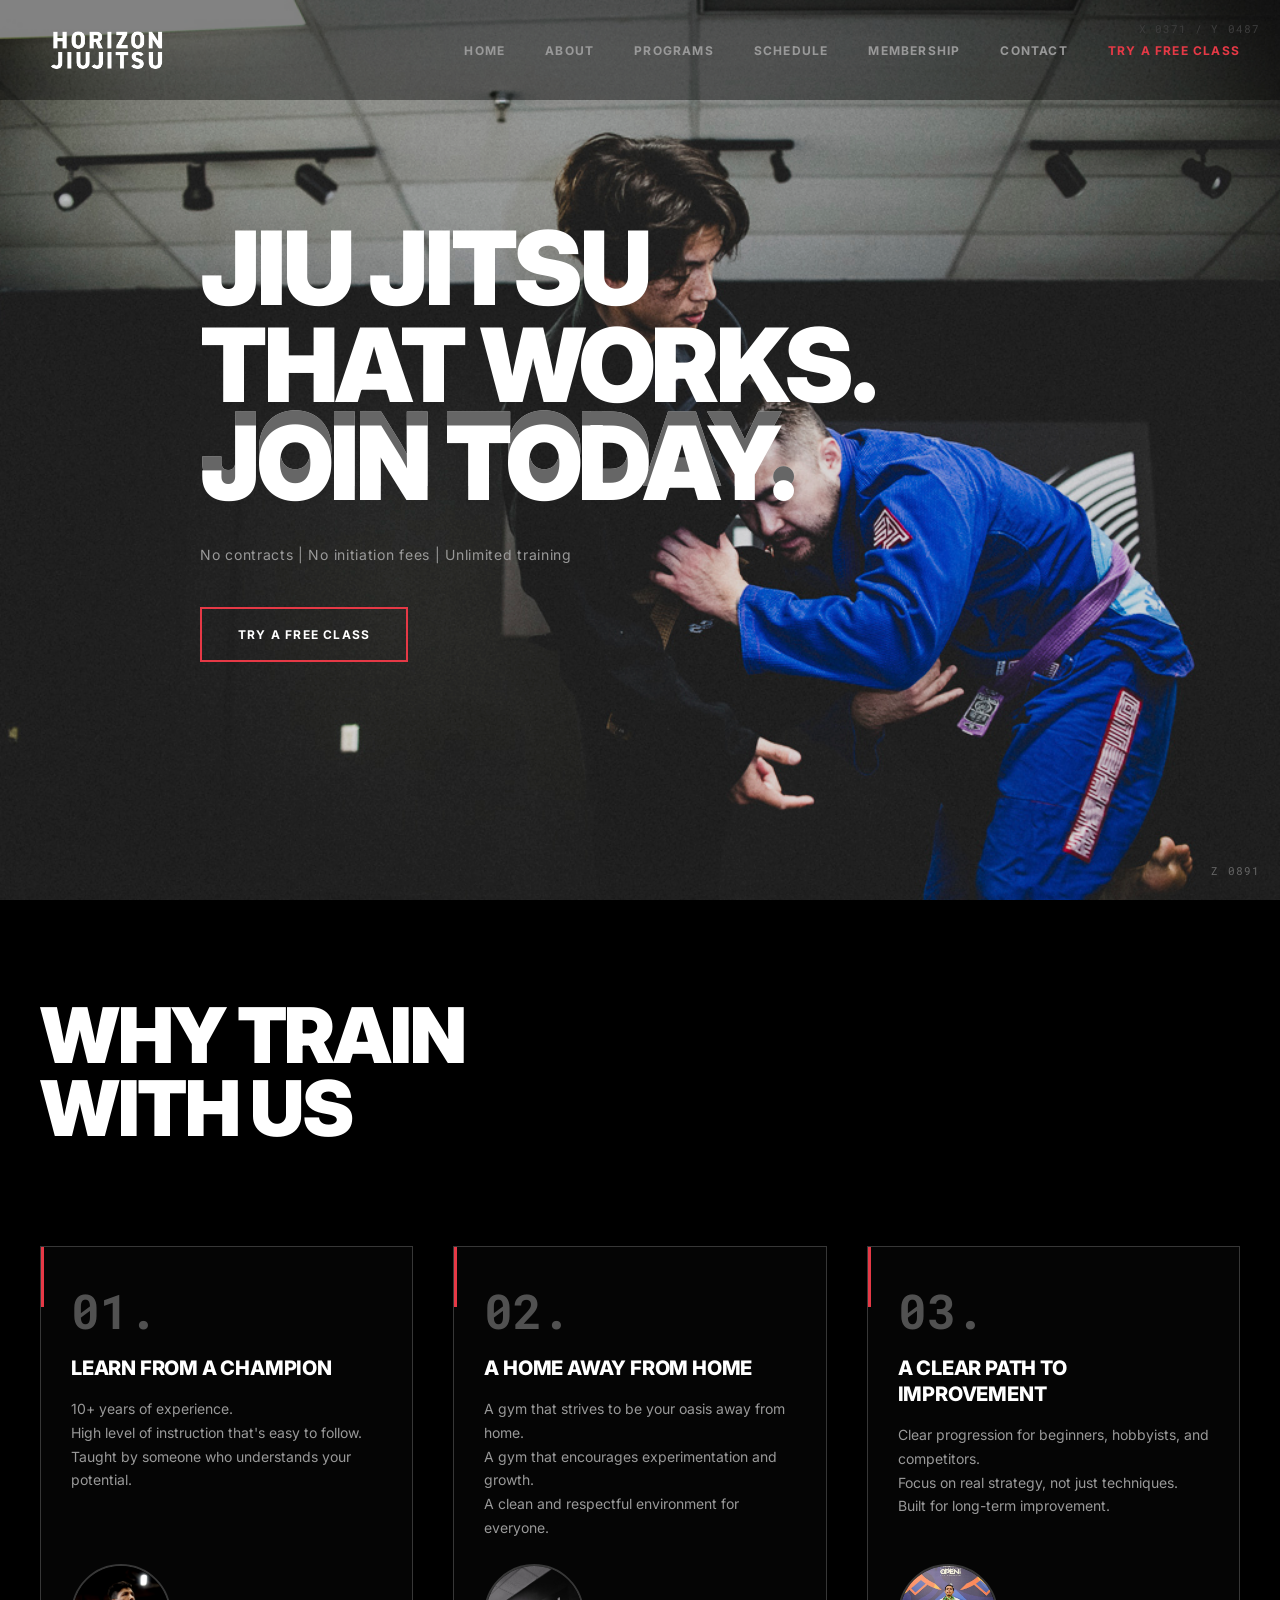
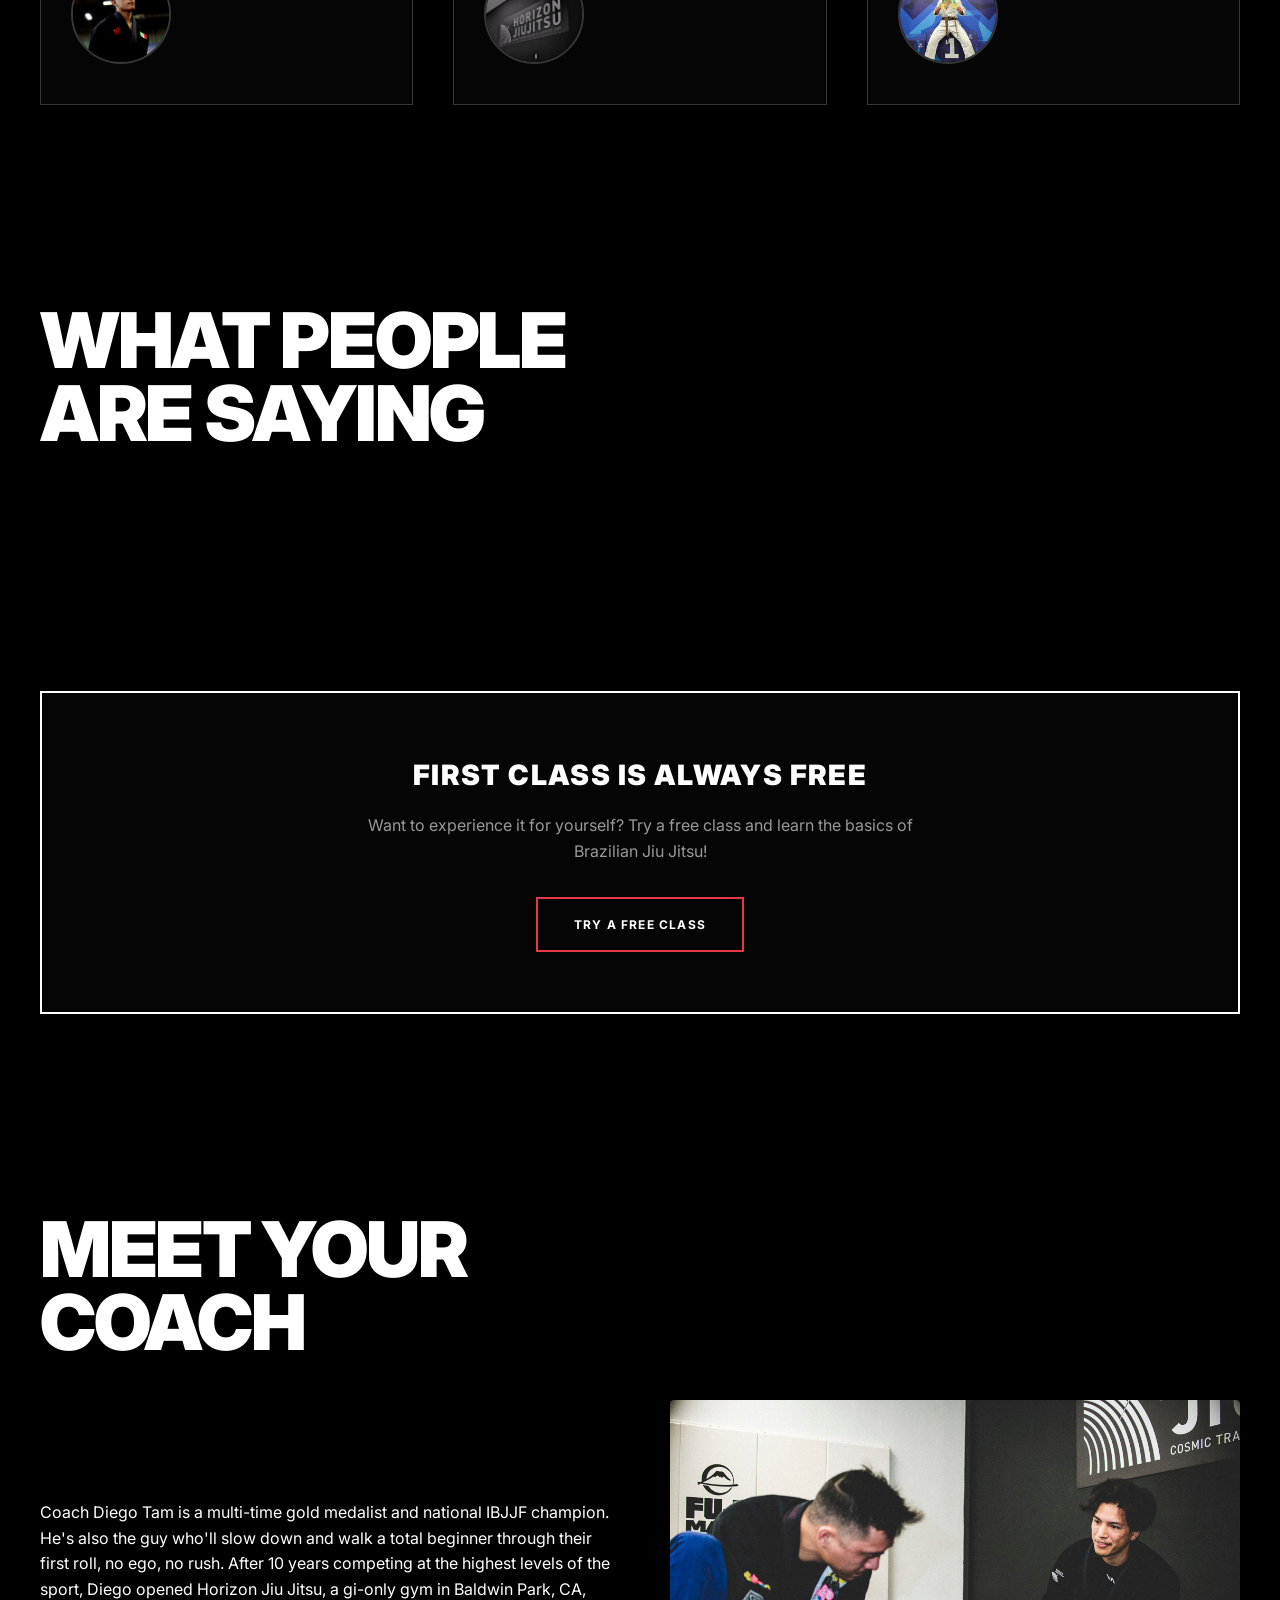
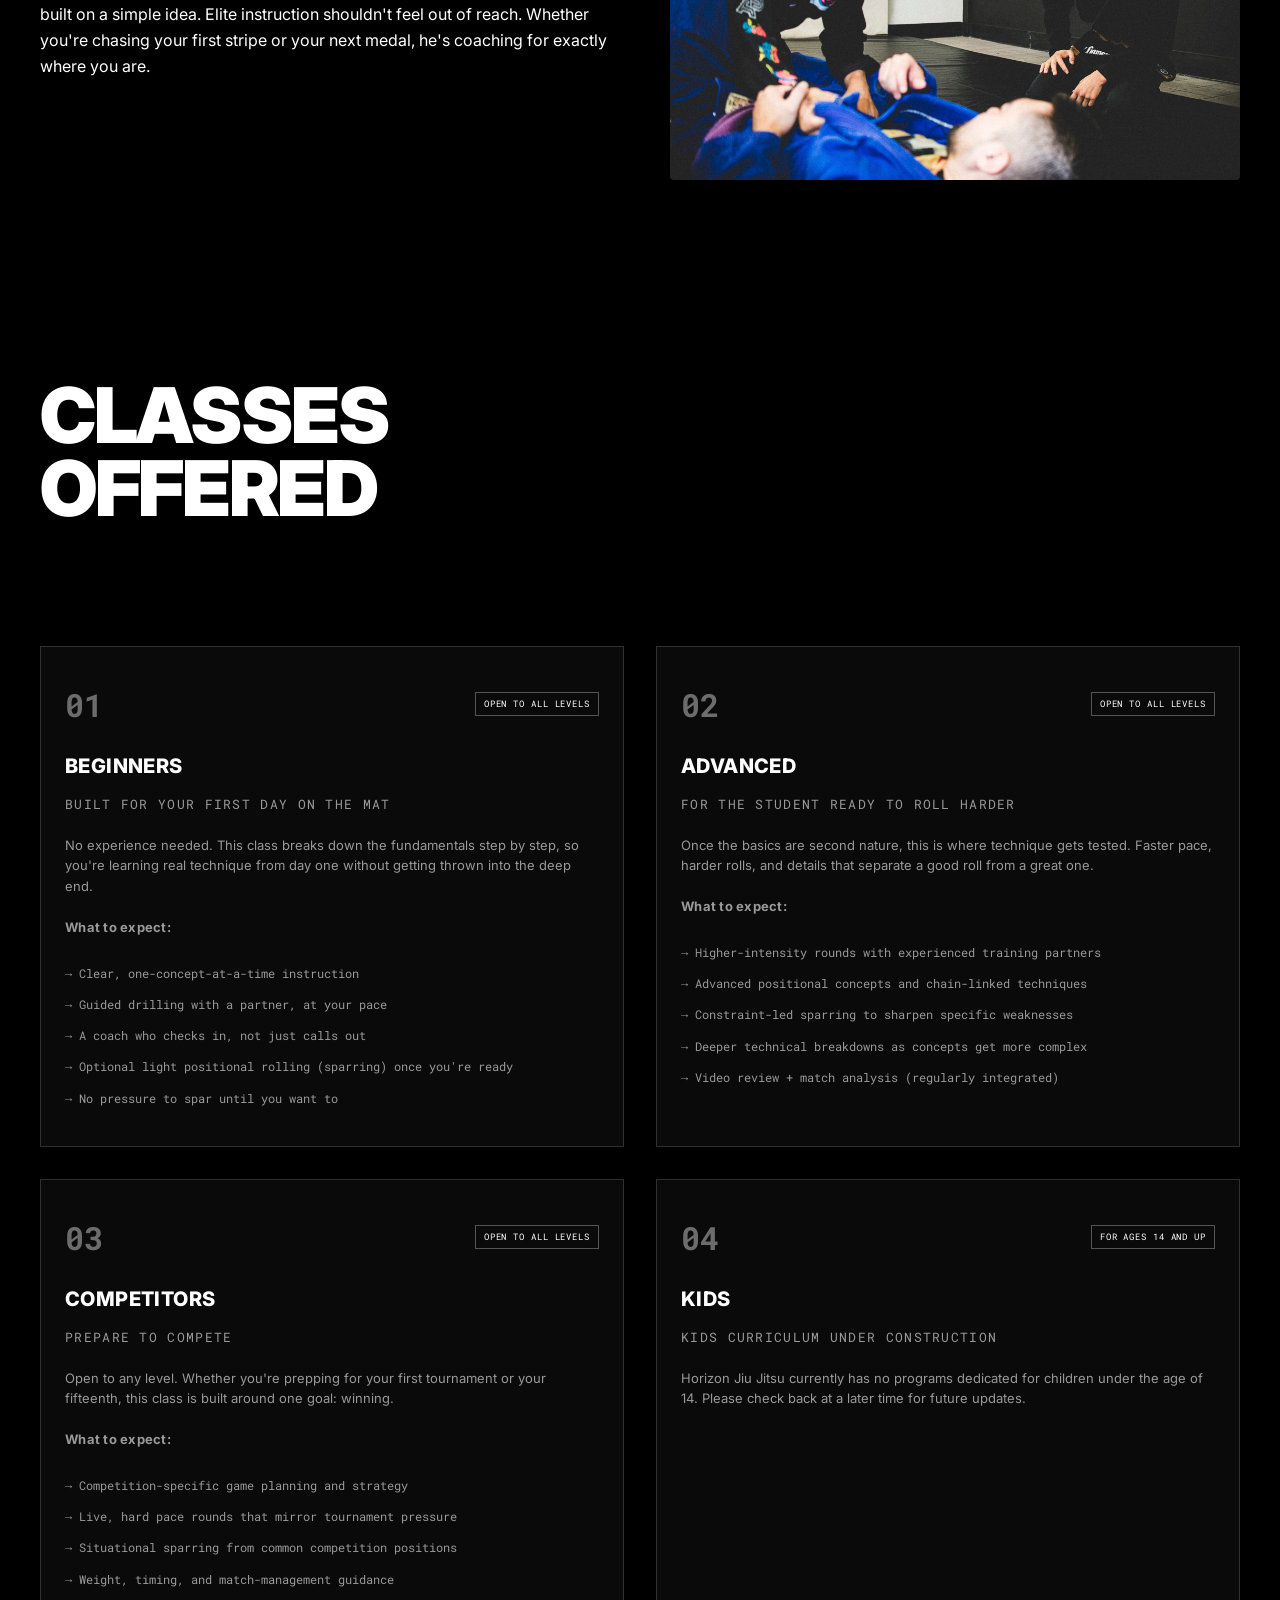
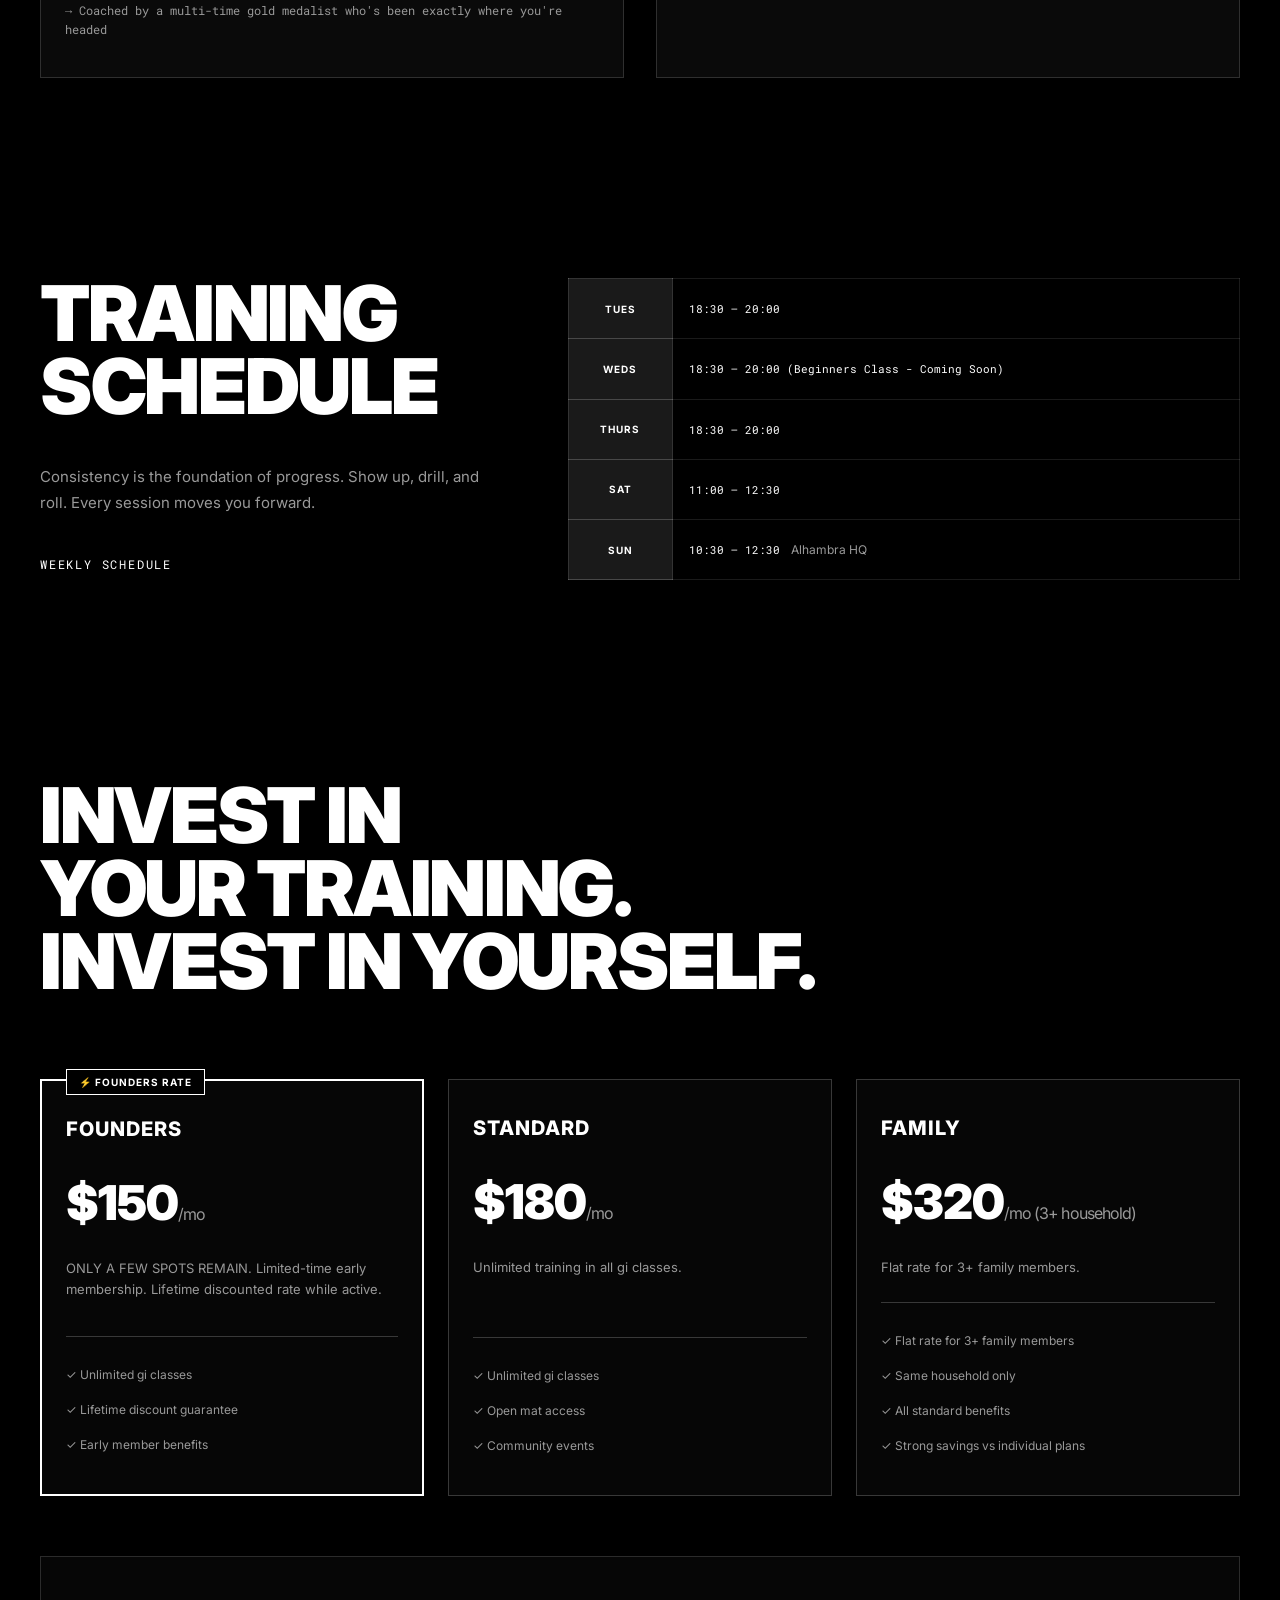
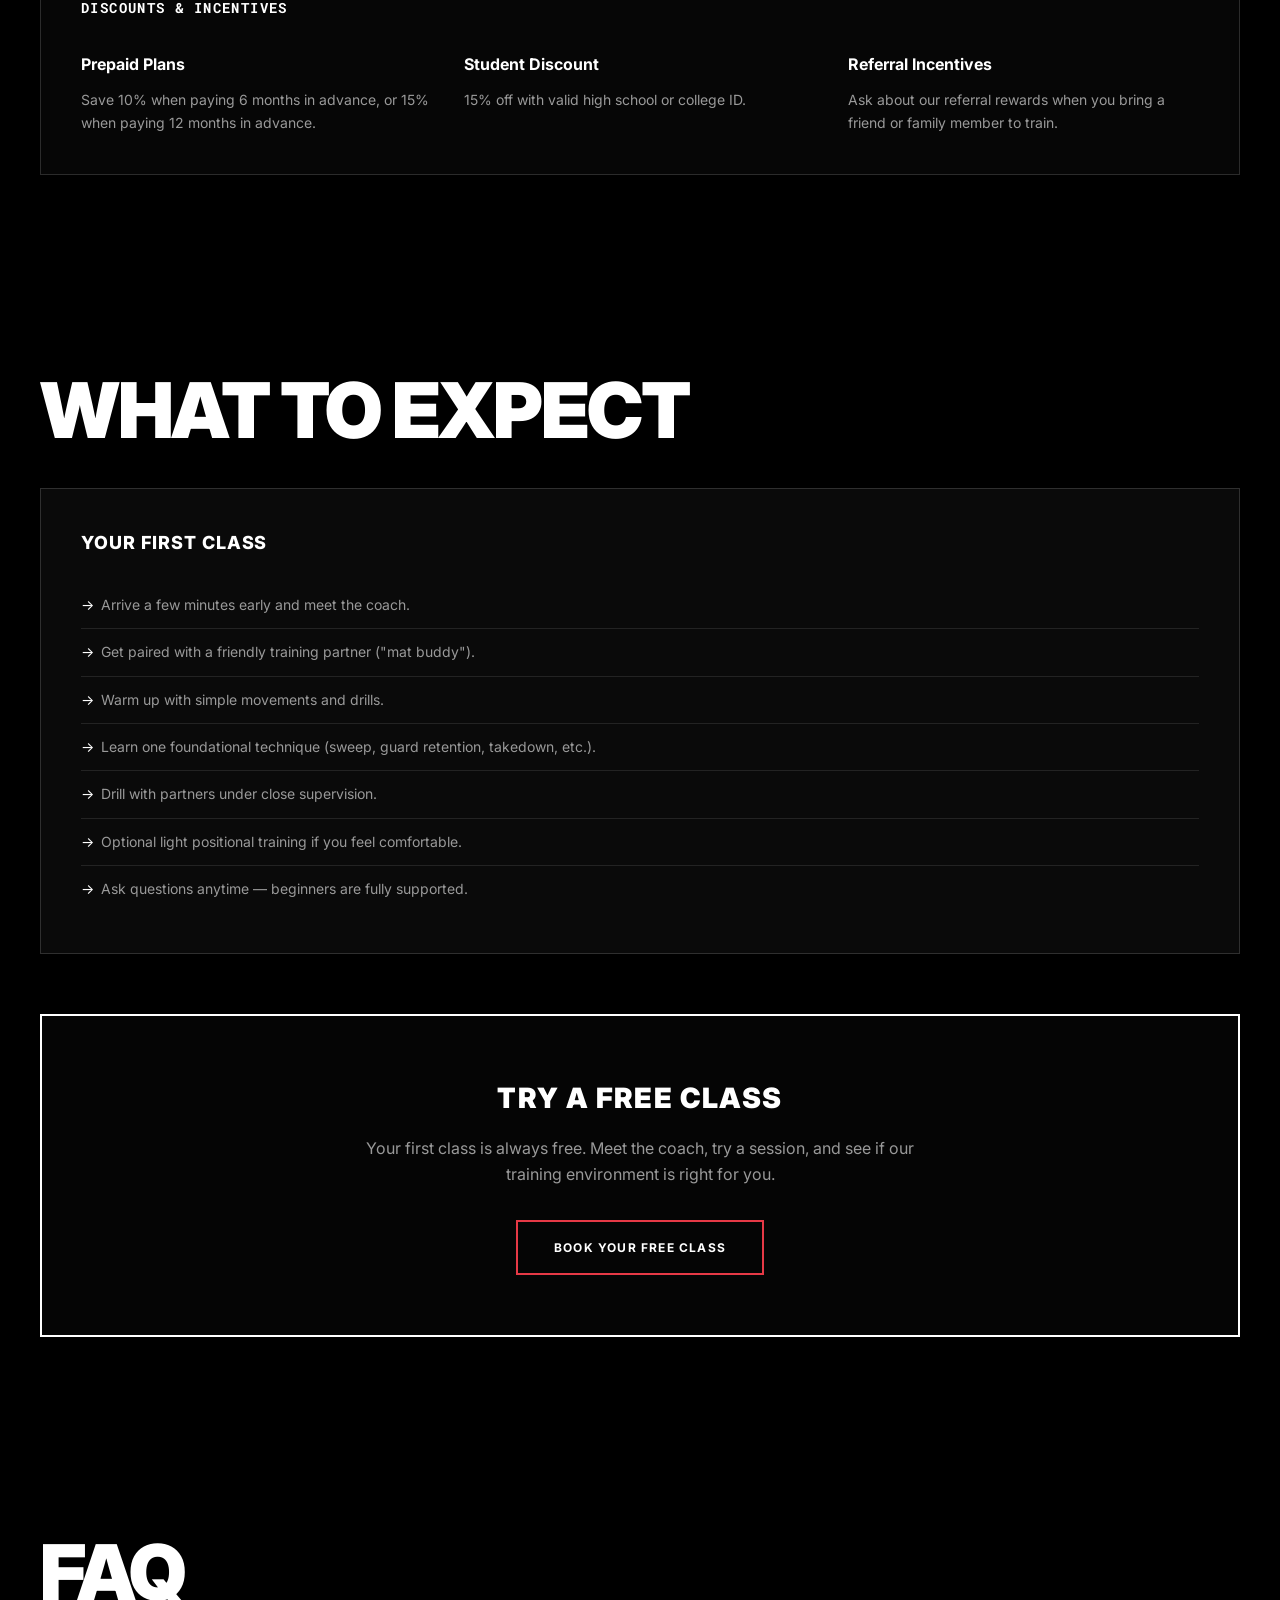
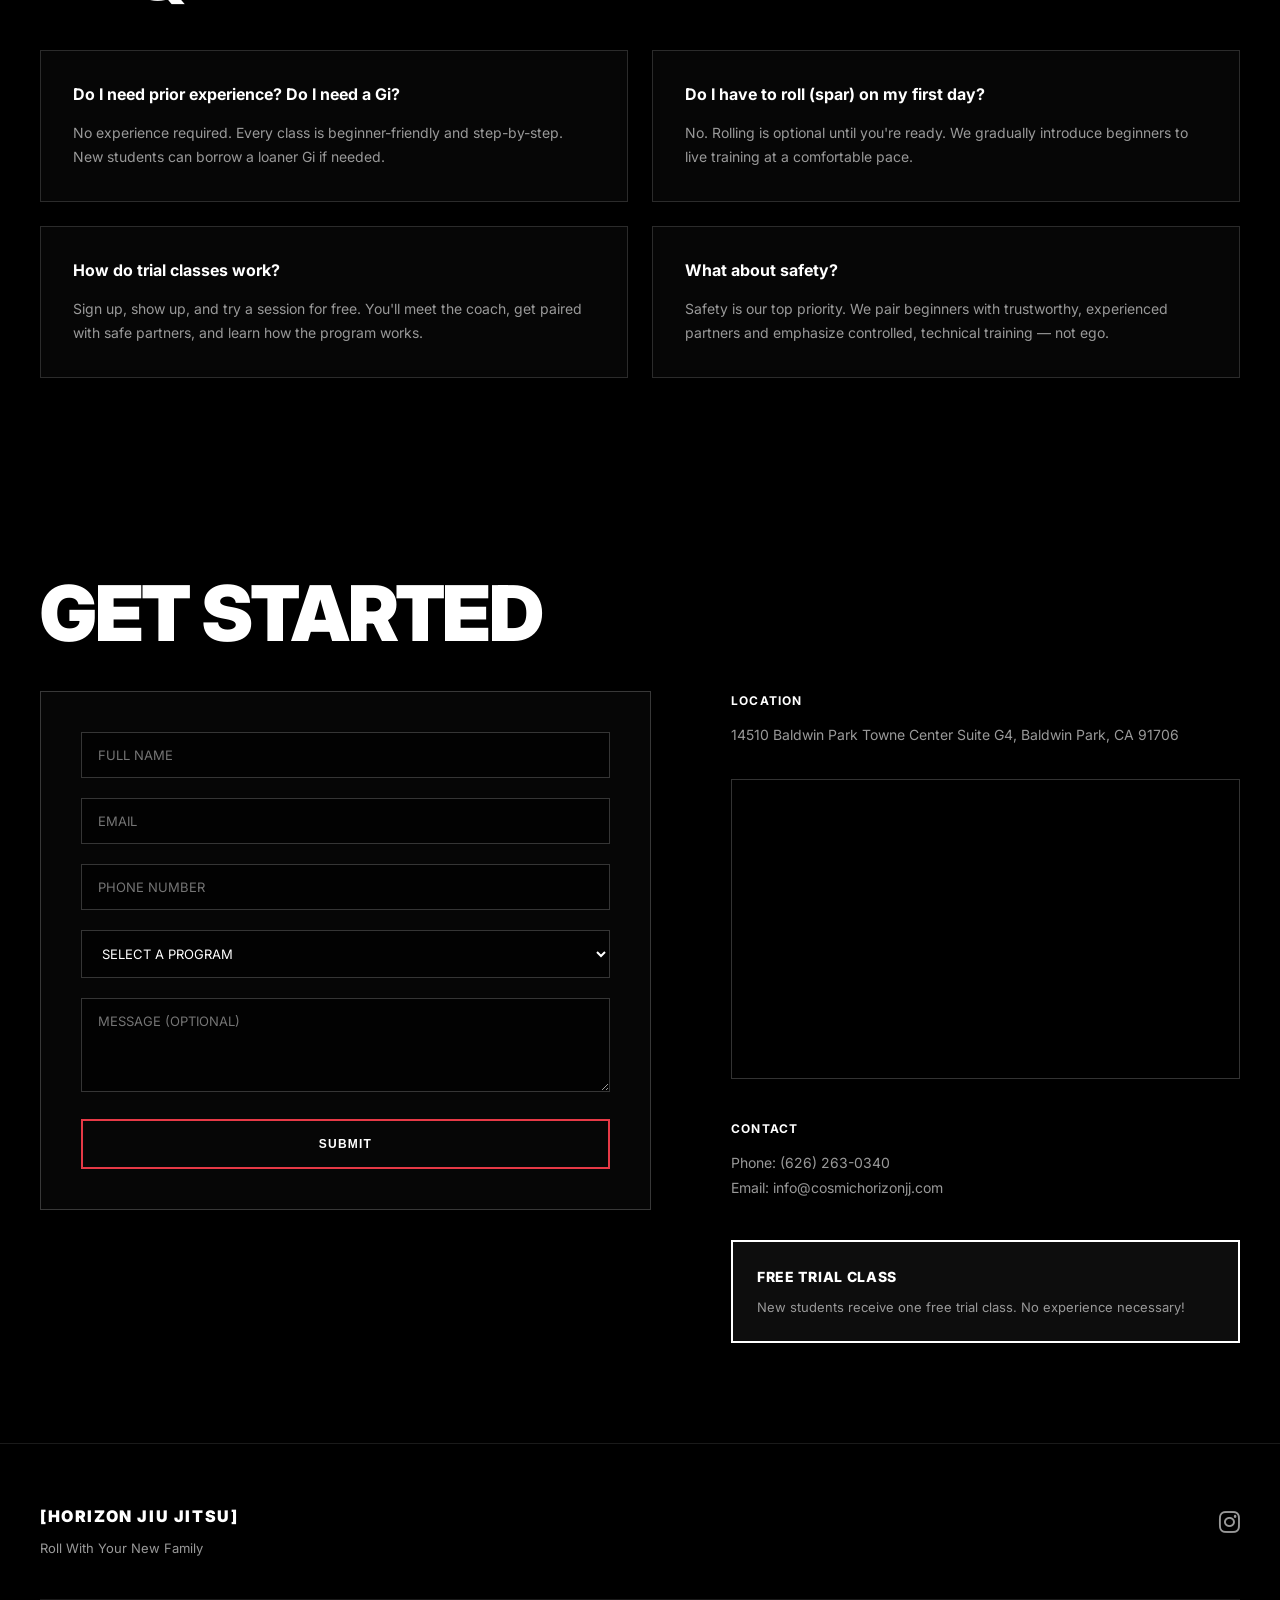
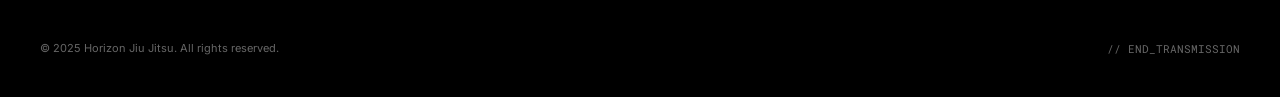
==== commit d8429fa0: "update schedule: WEDS beginner class coming soon" ====
--- a/index.html
+++ b/index.html
@@ -246,9 +246,8 @@
                         </tr>
                         <tr>
                             <th class="schedule-row-label">WEDS</th>
-                            <td><span class="schedule-time">18:30 – 20:00 (Beginners Class)</span></td>
+                            <td><span class="schedule-time">18:30 – 20:00 (Beginners Class - Coming Soon)</span></td>
                         </tr>
-                        <tr>
                         <tr>
                             <th class="schedule-row-label">THURS</th>
                             <td><span class="schedule-time">18:30 – 20:00</span></td>
